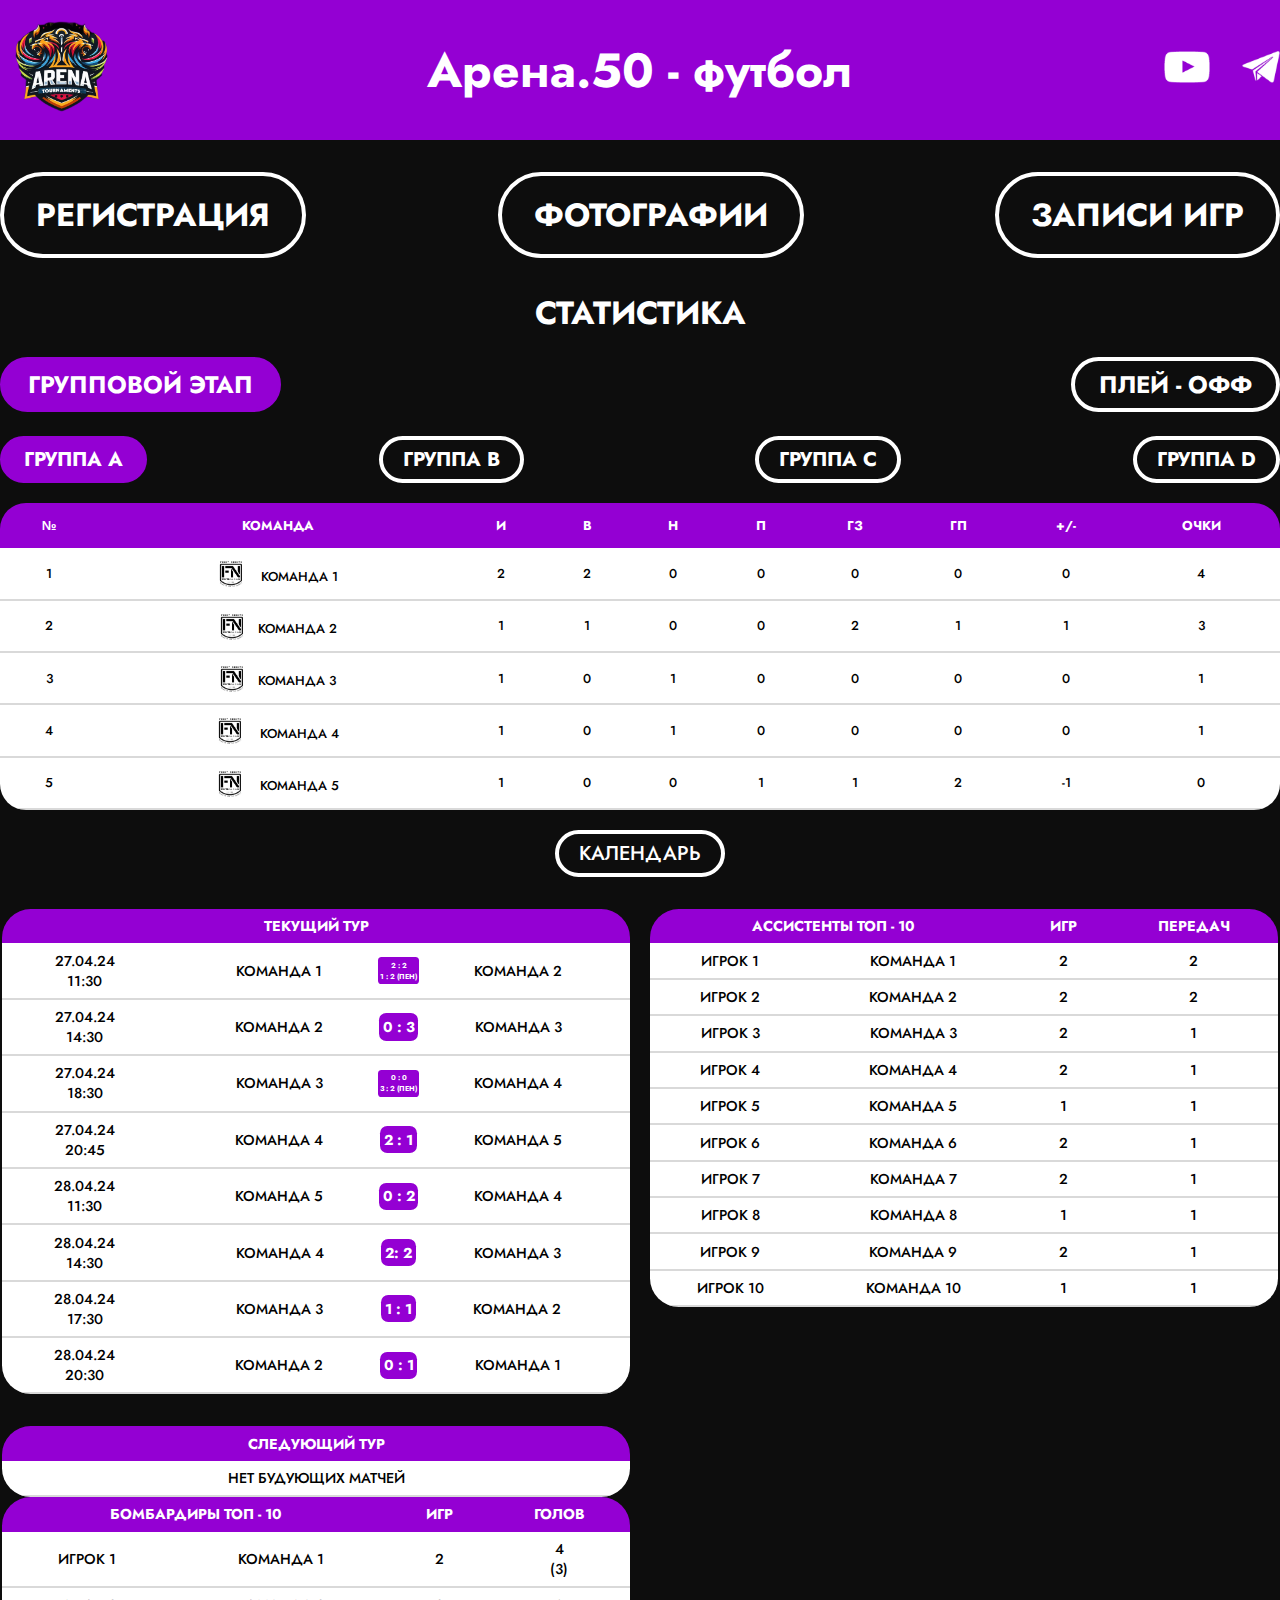
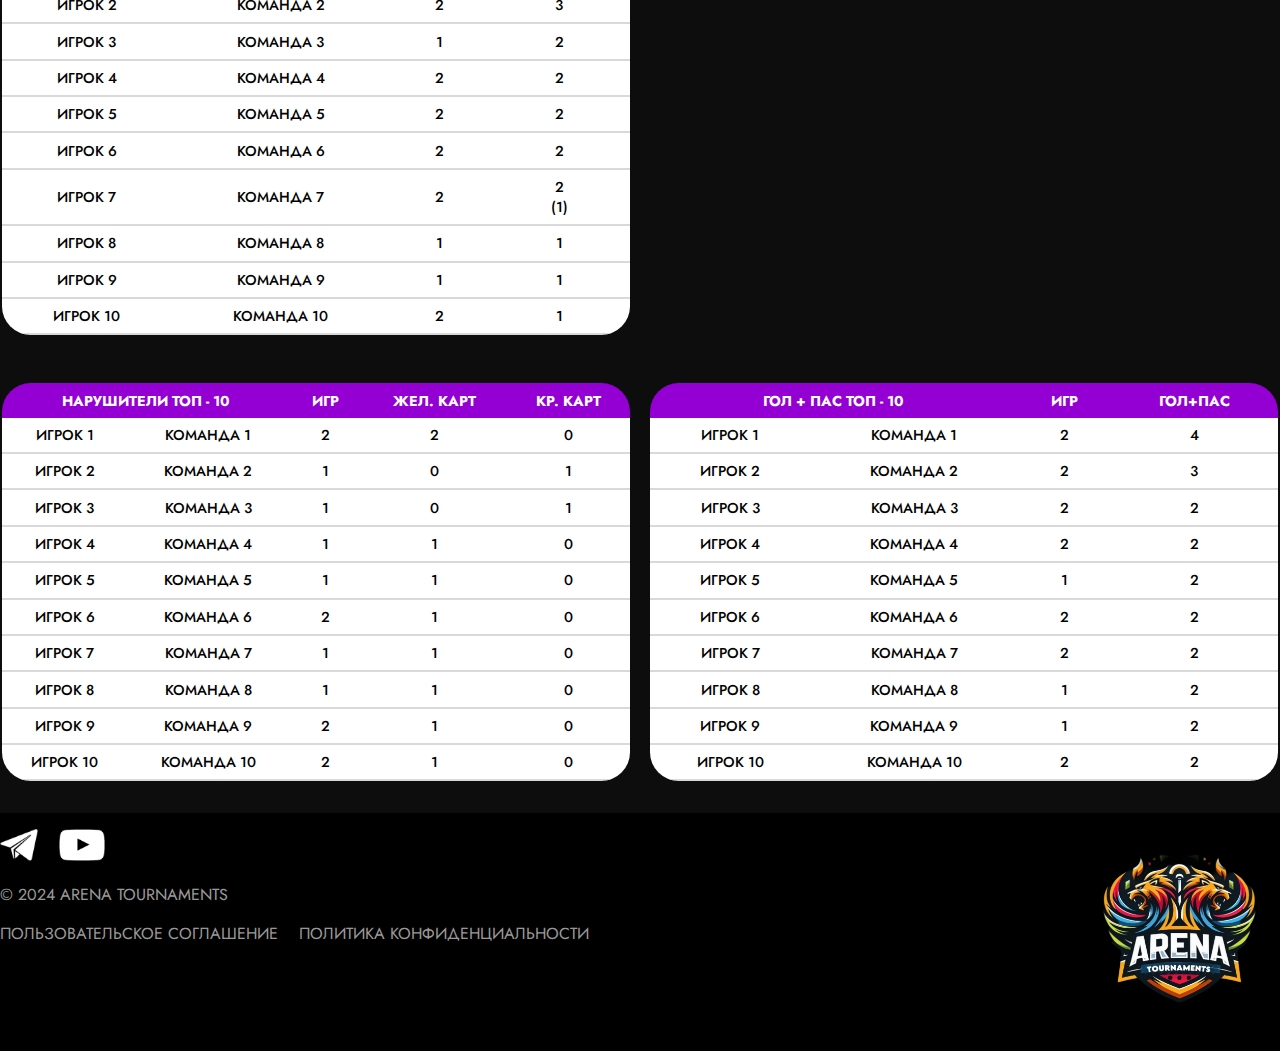
==== index.html @ c319a1cb "Update index.html" ====
<!DOCTYPE html>
<html>

<head>

  <meta name="viewport" content="width=device-width,initial-scale=1">

  <link rel="icon" type="image/png" href="images/favicon.png">
  <link rel="apple-touch-icon" sizes="57x57" href="images/apple-icon-57x57.png">
  <link rel="apple-touch-icon" sizes="60x60" href="images/apple-icon-60x60.png">
  <link rel="apple-touch-icon" sizes="72x72" href="images/apple-icon-72x72.png">
  <link rel="apple-touch-icon" sizes="76x76" href="images/apple-icon-76x76.png">
  <link rel="apple-touch-icon" sizes="114x114" href="images/apple-icon-114x114.png">
  <link rel="apple-touch-icon" sizes="120x120" href="images/apple-icon-120x120.png">
  <link rel="apple-touch-icon" sizes="144x144" href="images/apple-icon-144x144.png">
  <link rel="apple-touch-icon" sizes="152x152" href="images/apple-icon-152x152.png">
  <link rel="apple-touch-icon" sizes="180x180" href="images/apple-icon-180x180.png">
  <link rel="icon" type="image/png" sizes="192x192" href="images/android-icon-192x192.png">
  <link rel="icon" type="image/png" sizes="32x32" href="images/favicon-32x32.png">
  <link rel="icon" type="image/png" sizes="96x96" href="images/favicon-96x96.png">
  <link rel="icon" type="image/png" sizes="16x16" href="images/favicon-16x16.png">
  <link rel="manifest" href="/public/favicon/manifest.json">
  <meta name="msapplication-TileColor" content="#ffffff">
  <meta name="msapplication-TileImage" content="/public/favicon/ms-icon-144x144.png">
  <meta name="theme-color" content="#ffffff">

  <link rel="stylesheet" type="text/css" href="css/style.css">
  <link rel="stylesheet" type="text/css" href="css/style2.css">
  <link rel="stylesheet" type="text/css" href="css/jquery.toast.min.css">
  <script async="" src="js/tag.js"></script>
  <script type="text/javascript" src="js/jquery.min.js"></script>
  <script type="text/javascript" src="js/script.js"></script>
  <script type="text/javascript" src="js/script2.js"></script>
  <title>Лига Ступино</title>

  <link rel="preconnect" href="https://fonts.googleapis.com">
  <link rel="preconnect" href="https://fonts.gstatic.com" crossorigin="">
  <link href="https://fonts.googleapis.com/css2?family=Jost:ital,wght@0,100;0,200;0,300;0,400;0,500;0,600;0,700;0,800;0,900;1,100;1,200;1,300;1,400;1,500;1,600;1,700;1,800;1,900&amp;display=swap" rel="stylesheet">
</head>

<body>
  <header>
    <div class="container">
      <div class="h-col">
        <div class="menu-burger"></div>
        <a class="logo">
          <img src="images/logo.png">
        </a>
      </div>
      <div>
        <strong>Арена.50 - футбол</strong>
      </div>
      <div class="h-col">
        <a href="https://www.youtube.com/channel/UC5Op24aW65eRCkyPmWytuqw" class="social" target="_blank">
          <img src="images/icon_yt.png">
        </a>
        <a href="https://t.me/arena_50" class="social" target="_blank">
          <img src="images/icon_tg.png">
        </a>
      </div>
    </div>
  </header>

  <div class="container tables" id="champ-page">
    <div class="radio-container js-app-champ-stage-navigator">
      <input type="radio" id="radio-stage-33" name="radio-stage">
      <label for="radio-stage-33"><a href="./Registrarion/registration.html">РЕГИСТРАЦИЯ</a></label>
      <input type="radio" id="radio-stage-33" name="radio-stage">
      <label for="radio-stage-33"><a href="https://disk.yandex.ru/d/2HMzKDG-fD8WLw">ФОТОГРАФИИ</a></label>
      <input type="radio" id="radio-stage-33" name="radio-stage">
      <label for="radio-stage-33"><a href="https://www.youtube.com/playlist?list=PLqDHfKgAoBJ09xCq3kflqV24gWpxzx4k-">ЗАПИСИ ИГР</a></label>
    </div>
    <h1>СТАТИСТИКА</h1>
    <div id="champ-table">
      <div class="radio-container js-app-champ-stage-navigator">
        <input type="radio" id="radio-stage-32" name="radio-stage" checked="checked">
        <label for="radio-stage-32"><a>ГРУППОВОЙ ЭТАП</a></label>
        <input type="radio" id="radio-stage-33" name="radio-stage">
        <label for="radio-stage-33"><a href="./PlayOff/playoff.html">ПЛЕЙ - ОФФ</a></label>
      </div>
      <div class="radio-container small js-app-champ-groups-navigator">
        <input value="1" type="radio" id="radio-group-1" name="radio-group" checked="checked">
        <label for="radio-group-1">ГРУППА A</label>
        <input value="2" type="radio" id="radio-group-2" name="radio-group">
        <label for="radio-group-2">ГРУППА B</label>
        <input value="3" type="radio" id="radio-group-3" name="radio-group">
        <label for="radio-group-3">ГРУППА C</label>
        <input value="4" type="radio" id="radio-group-4" name="radio-group">
        <label for="radio-group-4">ГРУППА D</label>
      </div>

      <div class="tt-cont">
        <table class="tt gz-hide">
          <tbody>
            <tr>
              <th>№</th>
              <th>КОМАНДА</th>
              <th>И</th>
              <th>В</th>
              <th>Н</th>
              <th>П</th>
              <th>ГЗ</th>
              <th>ГП</th>
              <th>+/-</th>
              <th>Очки</th>
            </tr>
            <tr class="js-app-champ-group js-app-champ-group-1">
              <td>1</td>
              <td>
                <a href="./Team1/team1.html"><img src="images/108185092164d7a2ac3b2ae_3.png" alt=""> Команда 1</a>
              </td>
              <td>2</td>
              <td>2</td>
              <td>0</td>
              <td>0</td>
              <td>0</td>
              <td>0</td>
              <td>0</td>
              <td>4</td>
            </tr>
            <tr class="js-app-champ-group js-app-champ-group-1">
              <td>2</td>
              <td>
                <a href="/mliga/teams/17/"><img src="images/108185092164d7a2ac3b2ae_3.png" alt="">Команда 2</a>
              </td>
              <td>1</td>
              <td>1</td>
              <td>0</td>
              <td>0</td>
              <td>2</td>
              <td>1</td>
              <td>1</td>
              <td>3</td>
            </tr>
            <tr class="js-app-champ-group js-app-champ-group-1">
              <td>3</td>
              <td>
                <a href="/mliga/teams/51/"><img src="images/108185092164d7a2ac3b2ae_3.png" alt="">Команда 3</a>
              </td>
              <td>1</td>
              <td>0</td>
              <td>1</td>
              <td>0</td>
              <td>0</td>
              <td>0</td>
              <td>0</td>
              <td>1</td>
            </tr>
            <tr class="js-app-champ-group js-app-champ-group-1">
              <td>4</td>
              <td>
                <a href="/mliga/teams/29/"><img src="images/108185092164d7a2ac3b2ae_3.png" alt=""> Команда 4</a>
              </td>
              <td>1</td>
              <td>0</td>
              <td>1</td>
              <td>0</td>
              <td>0</td>
              <td>0</td>
              <td>0</td>
              <td>1</td>
            </tr>
            <tr class="js-app-champ-group js-app-champ-group-1">
              <td>5</td>
              <td>
                <a href="/mliga/teams/2/"><img src="images/108185092164d7a2ac3b2ae_3.png" alt=""> Команда 5</a>
              </td>
              <td>1</td>
              <td>0</td>
              <td>0</td>
              <td>1</td>
              <td>1</td>
              <td>2</td>
              <td>-1</td>
              <td>0</td>
            </tr>
            <tr class="js-app-champ-group js-app-champ-group-2" style="display: none">
              <td>1</td>
              <td>
                <a href="/mliga/teams/8/"><img src="images/108185092164d7a2ac3b2ae_3.png" alt="">Команда 6</a>
              </td>
              <td>2</td>
              <td>2</td>
              <td>0</td>
              <td>0</td>
              <td>6</td>
              <td>0</td>
              <td>6</td>
              <td>6</td>
            </tr>
            <tr class="js-app-champ-group js-app-champ-group-2" style="display: none">
              <td>2</td>
              <td>
                <a href="/mliga/teams/15/"><img src="images/108185092164d7a2ac3b2ae_3.png" alt="">Команда 7</a>
              </td>
              <td>2</td>
              <td>1</td>
              <td>0</td>
              <td>1</td>
              <td>2</td>
              <td>4</td>
              <td>-2</td>
              <td>3</td>
            </tr>
            <tr class="js-app-champ-group js-app-champ-group-2" style="display: none">
              <td>3</td>
              <td>
                <a href="/mliga/teams/30/"><img src="images/108185092164d7a2ac3b2ae_3.png" alt="">Команда 8</a>
              </td>
              <td>2</td>
              <td>1</td>
              <td>0</td>
              <td>1</td>
              <td>3</td>
              <td>4</td>
              <td>-1</td>
              <td>2</td>
            </tr>
            <tr class="js-app-champ-group js-app-champ-group-2" style="display: none">
              <td>4</td>
              <td>
                <a href="/mliga/teams/10/"><img src="images/108185092164d7a2ac3b2ae_3.png" alt="">Команда 9</a>
              </td>
              <td>1</td>
              <td>0</td>
              <td>1</td>
              <td>0</td>
              <td>2</td>
              <td>2</td>
              <td>0</td>
              <td>1</td>
            </tr>
            <tr class="js-app-champ-group js-app-champ-group-2" style="display: none">
              <td>5</td>
              <td>
                <a href="/mliga/teams/48/"><img src="images/108185092164d7a2ac3b2ae_3.png" alt="">Команда 10</a>
              </td>
              <td>1</td>
              <td>0</td>
              <td>0</td>
              <td>1</td>
              <td>0</td>
              <td>3</td>
              <td>-3</td>
              <td>0</td>
            </tr>
            <tr class="js-app-champ-group js-app-champ-group-3" style="display: none">
              <td>1</td>
              <td>
                <a href="/mliga/teams/34/"><img src="images/108185092164d7a2ac3b2ae_3.png" alt="">Команда 11</a>
              </td>
              <td>1</td>
              <td>1</td>
              <td>0</td>
              <td>0</td>
              <td>1</td>
              <td>0</td>
              <td>1</td>
              <td>3</td>
            </tr>
            <tr class="js-app-champ-group js-app-champ-group-3" style="display: none">
              <td>2</td>
              <td>
                <a href="/mliga/teams/3/"><img src="images/108185092164d7a2ac3b2ae_3.png" alt="">Команда 12</a>
              </td>
              <td>1</td>
              <td>1</td>
              <td>0</td>
              <td>0</td>
              <td>1</td>
              <td>1</td>
              <td>0</td>
              <td>2</td>
            </tr>
            <tr class="js-app-champ-group js-app-champ-group-3" style="display: none">
              <td>3</td>
              <td>
                <a href="/mliga/teams/32/"><img src="images/108185092164d7a2ac3b2ae_3.png" alt="">Команда 13</a>
              </td>
              <td>1</td>
              <td>0</td>
              <td>1</td>
              <td>0</td>
              <td>1</td>
              <td>1</td>
              <td>0</td>
              <td>1</td>
            </tr>
            <tr class="js-app-champ-group js-app-champ-group-3" style="display: none">
              <td>4</td>
              <td>
                <a href="/mliga/teams/47/"><img src="images/108185092164d7a2ac3b2ae_3.png" alt="">Команда 14</a>
              </td>
              <td>0</td>
              <td>0</td>
              <td>0</td>
              <td>0</td>
              <td>0</td>
              <td>0</td>
              <td>0</td>
              <td>0</td>
            </tr>
            <tr class="js-app-champ-group js-app-champ-group-3" style="display: none">
              <td>5</td>
              <td>
                <a href="/mliga/teams/28/"><img src="images/108185092164d7a2ac3b2ae_3.png" alt="">Команда 15</a>
              </td>
              <td>1</td>
              <td>0</td>
              <td>0</td>
              <td>1</td>
              <td>0</td>
              <td>1</td>
              <td>-1</td>
              <td>0</td>
            </tr>
            <tr class="js-app-champ-group js-app-champ-group-4" style="display: none">
              <td>1</td>
              <td>
                <a href="/mliga/teams/9/"><img src="images/108185092164d7a2ac3b2ae_3.png" alt="">Команда 16</a>
              </td>
              <td>1</td>
              <td>1</td>
              <td>0</td>
              <td>0</td>
              <td>3</td>
              <td>0</td>
              <td>3</td>
              <td>3</td>
            </tr>
            <tr class="js-app-champ-group js-app-champ-group-4" style="display: none">
              <td>2</td>
              <td>
                <a href="/mliga/teams/11/"><img src="images/108185092164d7a2ac3b2ae_3.png" alt="">Команда 17</a>
              </td>
              <td>1</td>
              <td>1</td>
              <td>0</td>
              <td>0</td>
              <td>2</td>
              <td>0</td>
              <td>2</td>
              <td>3</td>
            </tr>
            <tr class="js-app-champ-group js-app-champ-group-4" style="display: none">
              <td>3</td>
              <td>
                <a href="/mliga/teams/12/"><img src="images/108185092164d7a2ac3b2ae_3.png" alt="">Команда 17</a>
              </td>
              <td>2</td>
              <td>1</td>
              <td>0</td>
              <td>1</td>
              <td>2</td>
              <td>4</td>
              <td>-2</td>
              <td>2</td>
            </tr>
            <tr class="js-app-champ-group js-app-champ-group-4" style="display: none">
              <td>4</td>
              <td>
                <a href="/mliga/teams/16/"><img src="images/108185092164d7a2ac3b2ae_3.png" alt="">Команда 18</a>
              </td>
              <td>2</td>
              <td>0</td>
              <td>1</td>
              <td>1</td>
              <td>2</td>
              <td>5</td>
              <td>-3</td>
              <td>1</td>
            </tr>
            <tr class="js-app-champ-group js-app-champ-group-4" style="display: none">
              <td>5</td>
              <td>
                <a href="/mliga/teams/46/"><img src="images/108185092164d7a2ac3b2ae_3.png" alt="">Команда 19</a>
              </td>
              <td>0</td>
              <td>0</td>
              <td>0</td>
              <td>0</td>
              <td>0</td>
              <td>0</td>
              <td>0</td>
              <td>0</td>
            </tr>
          </tbody>
        </table>
      </div>

      <a href="/mliga/champs/10/matches/" class="tt-btn">Календарь</a>
    </div>

    <div class="tt-row row table tours">

      <div class="col-md-5">
        <table class="tt">
          <tbody>
            <tr>
              <th colspan="2">Текущий тур</th>
            </tr>
            <tr>
              <td><a href="/mliga/matches/310/"><span>27.04.24<br>11:30</span></a></td>
              <td><a href="/mliga/matches/310/"><span>Команда 1</span><span class="game-result penalty">2 : 2<br>1 : 2 (пен)</span><span>Команда 2</span></a></td>
            </tr>
            <tr>
              <td><a href="/mliga/matches/311/"><span>27.04.24<br>14:30</span></a></td>
              <td><a href="/mliga/matches/311/"><span>Команда 2</span><span class="game-result">0 : 3</span><span>Команда 3</span></a></td>
            </tr>
            <tr>
              <td><a href="/mliga/matches/312/"><span>27.04.24<br>18:30</span></a></td>
              <td><a href="/mliga/matches/312/"><span>Команда 3</span><span class="game-result penalty">0 : 0<br>3 : 2 (пен)</span><span>Команда 4</span></a></td>
            </tr>
            <tr>
              <td><a href="/mliga/matches/313/"><span>27.04.24<br>20:45</span></a></td>
              <td><a href="/mliga/matches/313/"><span>Команда 4</span><span class="game-result">2 : 1</span><span>Команда 5</span></a></td>
            </tr>
            <tr>
              <td><a href="/mliga/matches/314/"><span>28.04.24<br>11:30</span></a></td>
              <td><a href="/mliga/matches/314/"><span>Команда 5</span><span class="game-result">0 : 2</span><span>Команда 4</span></a></td>
            </tr>
            <tr>
              <td><a href="/mliga/matches/315/"><span>28.04.24<br>14:30</span></a></td>
              <td><a href="/mliga/matches/315/"><span>Команда 4</span><span class="game-result">2: 2</span><span>Команда 3</span></a></td>
            </tr>
            <tr>
              <td><a href="/mliga/matches/316/"><span>28.04.24<br>17:30</span></a></td>
              <td><a href="/mliga/matches/316/"><span>Команда 3</span><span class="game-result">1 : 1</span><span>Команда 2</span></a></td>
            </tr>
            <tr>
              <td><a href="/mliga/matches/317/"><span>28.04.24<br>20:30</span></a></td>
              <td><a href="/mliga/matches/317/"><span>Команда 2</span><span class="game-result">0 : 1</span><span>Команда 1</span></a></td>
            </tr>
          </tbody>
      <div class="col-md-5">
        <table class="tt">
          <tbody>
            <tr>
              <th colspan="2">Следующий тур</th>
            </tr>
            <tr>
              <td colspan="2">Нет будующих матчей</td>
            </tr>
          </tbody>
    </div>

    <div class="tt-row row table">
      <div class="col-md-5">
        <table class="tt">
          <tbody>
            <tr>
              <th colspan="2">Бомбардиры топ - 10</th>
              <th>Игр</th>
              <th>Голов</th>
            </tr>
            <tr>
              <td><a href="/mliga/players/18/">Игрок 1</a></td>
              <td><a href="/mliga/teams/8/">Команда 1</a></td>
              <td>2</td>
              <td>4<span title="3 Ñ Ð¿ÐµÐ½Ð°Ð»ÑŒÑ‚Ð¸">(3)</span></td>
            </tr>
            <tr>
              <td><a href="/mliga/players/3590/">Игрок 2</a></td>
              <td><a href="/mliga/teams/48/">Команда 2</a></td>
              <td>2</td>
              <td>3</td>
            </tr>
            <tr>
              <td><a href="/mliga/players/1076/">Игрок 3</a></td>
              <td><a href="/mliga/teams/9/">Команда 3</a></td>
              <td>1</td>
              <td>2</td>
            </tr>
            <tr>
              <td><a href="/mliga/players/190/">Игрок 4</a></td>
              <td><a href="/mliga/teams/47/">Команда 4</a></td>
              <td>2</td>
              <td>2</td>
            </tr>
            <tr>
              <td><a href="/mliga/players/1325/">Игрок 5</a></td>
              <td><a href="/mliga/teams/2/">Команда 5</a></td>
              <td>2</td>
              <td>2</td>
            </tr>
            <tr>
              <td><a href="/mliga/players/1030/">Игрок 6</a></td>
              <td><a href="/mliga/teams/12/">Команда 6</a></td>
              <td>2</td>
              <td>2</td>
            </tr>
            <tr>
              <td><a href="/mliga/players/1019/">Игрок 7</a></td>
              <td><a href="/mliga/teams/16/">Команда 7</a></td>
              <td>2</td>
              <td>2<span title="1 Ñ Ð¿ÐµÐ½Ð°Ð»ÑŒÑ‚Ð¸">(1)</span></td>
            </tr>
            <tr>
              <td><a href="/mliga/players/325/">Игрок 8</a></td>
              <td><a href="/mliga/teams/11/">Команда 8</a></td>
              <td>1</td>
              <td>1</td>
            </tr>
            <tr>
              <td><a href="/mliga/players/543/">Игрок 9</a></td>
              <td><a href="/mliga/teams/11/">Команда 9</a></td>
              <td>1</td>
              <td>1</td>
            </tr>
            <tr>
              <td><a href="/mliga/players/1104/">Игрок 10</a></td>
              <td><a href="/mliga/teams/2/">Команда 10</a></td>
              <td>2</td>
              <td>1</td>
            </tr>
          </tbody>
        </table>
      </div>
      <div class="col-md-5">
        <table class="tt">
          <tbody>
            <tr>
              <th colspan="2">Ассистенты топ - 10</th>
              <th>Игр</th>
              <th>Передач</th>
            </tr>
            <tr>
              <td><a href="/mliga/players/473/">Игрок 1</a></td>
              <td><a href="/mliga/teams/30/">Команда 1</a></td>
              <td>2</td>
              <td>2</td>
            </tr>
            <tr>
              <td><a href="/mliga/players/85/">Игрок 2</a></td>
              <td><a href="/mliga/teams/48/">Команда 2</a></td>
              <td>2</td>
              <td>2</td>
            </tr>
            <tr>
              <td><a href="/mliga/players/510/">Игрок 3</a></td>
              <td><a href="/mliga/teams/48/">Команда 3</a></td>
              <td>2</td>
              <td>1</td>
            </tr>
            <tr>
              <td><a href="/mliga/players/3746/">Игрок 4</a></td>
              <td><a href="/mliga/teams/12/">Команда 4</a></td>
              <td>2</td>
              <td>1</td>
            </tr>
            <tr>
              <td><a href="/mliga/players/1056/">Игрок 5</a></td>
              <td><a href="/mliga/teams/32/">Команда 5</a></td>
              <td>1</td>
              <td>1</td>
            </tr>
            <tr>
              <td><a href="/mliga/players/1310/">Игрок 6</a></td>
              <td><a href="/mliga/teams/15/">Команда 6</a></td>
              <td>2</td>
              <td>1</td>
            </tr>
            <tr>
              <td><a href="/mliga/players/2693/">Игрок 7</a></td>
              <td><a href="/mliga/teams/2/">Команда 7</a></td>
              <td>2</td>
              <td>1</td>
            </tr>
            <tr>
              <td><a href="/mliga/players/1326/">Игрок 8</a></td>
              <td><a href="/mliga/teams/10/">Команда 8</a></td>
              <td>1</td>
              <td>1</td>
            </tr>
            <tr>
              <td><a href="/mliga/players/3741/">Игрок 9</a></td>
              <td><a href="/mliga/teams/12/">Команда 9</a></td>
              <td>2</td>
              <td>1</td>
            </tr>
            <tr>
              <td><a href="/mliga/players/325/">Игрок 10</a></td>
              <td><a href="/mliga/teams/11/">Команда 10</a></td>
              <td>1</td>
              <td>1</td>
            </tr>
          </tbody>
        </table>
      </div>
      <div class="tt-row row table">
        <div class="col-md-5">
          <table class="tt">
            <tbody>
              <tr>
                <th colspan="2">Нарушители топ - 10</th>
                <th>Игр</th>
                <th>Жел. карт</th>
                <th>Кр. Карт</th>
              </tr>
              <tr>
                <td><a href="/mliga/players/2660/">Игрок 1</a></td>
                <td><a href="/mliga/teams/16/">Команда 1</a></td>
                <td>2</td>
                <td>2</td>
                <td>0</td>
              </tr>
              <tr>
                <td><a href="/mliga/players/1113/">Игрок 2</a></td>
                <td><a href="/mliga/teams/30/">Команда 2</a></td>
                <td>1</td>
                <td>0</td>
                <td>1</td>
              </tr>
              <tr>
                <td><a href="/mliga/players/3774/">Игрок 3</a></td>
                <td><a href="/mliga/teams/15/">Команда 3</a></td>
                <td>1</td>
                <td>0</td>
                <td>1</td>
              </tr>
              <tr>
                <td><a href="/mliga/players/3124/">Игрок 4</a></td>
                <td><a href="/mliga/teams/44/">Команда 4</a></td>
                <td>1</td>
                <td>1</td>
                <td>0</td>
              </tr>
              <tr>
                <td><a href="/mliga/players/240/">Игрок 5</a></td>
                <td><a href="/mliga/teams/17/">Команда 5</a></td>
                <td>1</td>
                <td>1</td>
                <td>0</td>
              </tr>
              <tr>
                <td><a href="/mliga/players/809/">Игрок 6</a></td>
                <td><a href="/mliga/teams/7/">Команда 6</a></td>
                <td>2</td>
                <td>1</td>
                <td>0</td>
              </tr>
              <tr>
                <td><a href="/mliga/players/217/">Игрок 7</a></td>
                <td><a href="/mliga/teams/45/">Команда 7</a></td>
                <td>1</td>
                <td>1</td>
                <td>0</td>
              </tr>
              <tr>
                <td><a href="/mliga/players/2794/">Игрок 8</a></td>
                <td><a href="/mliga/teams/46/">Команда 8</a></td>
                <td>1</td>
                <td>1</td>
                <td>0</td>
              </tr>
              <tr>
                <td><a href="/mliga/players/483/">Игрок 9</a></td>
                <td><a href="/mliga/teams/8/">Команда 9</a></td>
                <td>2</td>
                <td>1</td>
                <td>0</td>
              </tr>
              <tr>
                <td><a href="/mliga/players/2765/">Игрок 10</a></td>
                <td><a href="/mliga/teams/30/">Команда 10</a></td>
                <td>2</td>
                <td>1</td>
                <td>0</td>
              </tr>
            </tbody>
          </table>
        </div>
        <div class="col-md-5">
          <table class="tt">
            <tbody>
              <tr>
                <th colspan="2">Гол + Пас Топ - 10</th>
                <th>Игр</th>
                <th>Гол+Пас</th>
              </tr>
              <tr>
                <td><a href="/mliga/players/18/">Игрок 1</a></td>
                <td><a href="/mliga/teams/8/">Команда 1</a></td>
                <td>2</td>
                <td>4</td>
              </tr>
              <tr>
                <td><a href="/mliga/players/3590/">Игрок 2</a></td>
                <td><a href="/mliga/teams/48/">Команда 2</a></td>
                <td>2</td>
                <td>3</td>
              </tr>
              <tr>
                <td><a href="/mliga/players/1310/">Игрок 3</a></td>
                <td><a href="/mliga/teams/15/">Команда 3</a></td>
                <td>2</td>
                <td>2</td>
              </tr>
              <tr>
                <td><a href="/mliga/players/473/">Игрок 4</a></td>
                <td><a href="/mliga/teams/30/">Команда 4</a></td>
                <td>2</td>
                <td>2</td>
              </tr>
              <tr>
                <td><a href="/mliga/players/325/">Игрок 5</a></td>
                <td><a href="/mliga/teams/11/">Команда 5</a></td>
                <td>1</td>
                <td>2</td>
              </tr>
              <tr>
                <td><a href="/mliga/players/1019/">Игрок 6</a></td>
                <td><a href="/mliga/teams/16/">Команда 6</a></td>
                <td>2</td>
                <td>2</td>
              </tr>
              <tr>
                <td><a href="/mliga/players/85/">Игрок 7</a></td>
                <td><a href="/mliga/teams/48/">Команда 7</a></td>
                <td>2</td>
                <td>2</td>
              </tr>
              <tr>
                <td><a href="/mliga/players/1076/">Игрок 8</a></td>
                <td><a href="/mliga/teams/9/">Команда 8</a></td>
                <td>1</td>
                <td>2</td>
              </tr>
              <tr>
                <td><a href="/mliga/players/490/">Игрок 9</a></td>
                <td><a href="/mliga/teams/9/">Команда 9</a></td>
                <td>1</td>
                <td>2</td>
              </tr>
              <tr>
                <td><a href="/mliga/players/190/">Игрок 10</a></td>
                <td><a href="/mliga/teams/47/">Команда 10</a></td>
                <td>2</td>
                <td>2</td>
              </tr>
            </tbody>
          </table>
        </div>
      </div>
    </div>
  </div>
  
  <footer>
    <div class="container">
      <div class="row space-between">
        <div class="f-col">
          <div>
            <a href="https://t.me/arena_50" class="social" target="_blank">
              <img src="images/icon_tg.png">
            </a>
            <a href="https://www.youtube.com/channel/UC5Op24aW65eRCkyPmWytuqw" class="social" target="_blank">
              <img src="images/icon_yt.png">
            </a>
          </div>
          <p>© 2024 ARENA TOURNAMENTS</p>
          <p>
            <a href="/mliga/pages/agreement/" style="margin-right:1em;">Пользовательское соглашение</a>
            <a href="/mliga/pages/confidential/">Политика конфиденциальности</a>
          </p>
        </div>
        <div class="f-col logo">
          <a href="/">
            <img src="images/logo_transparent.png">
          </a>
        </div>
      </div>
    </div>
  </footer>

  <!-- Yandex.Metrika counter -->
    <script type="text/javascript">
        (function(m,e,t,r,i,k,a){m[i]=m[i]||function(){(m[i].a=m[i].a||[]).push(arguments)};
            m[i].l=1*new Date();
            for (var j = 0; j < document.scripts.length; j++) {if (document.scripts[j].src === r) { return; }}
            k=e.createElement(t),a=e.getElementsByTagName(t)[0],k.async=1,k.src=r,a.parentNode.insertBefore(k,a)})
        (window, document, "script", "https://mc.yandex.ru/metrika/tag.js", "ym");

        ym(90566700, "init", {
            clickmap:true,
            trackLinks:true,
            accurateTrackBounce:true,
            webvisor:true
        });
    </script>
    <noscript><div><img src="https://mc.yandex.ru/watch/90566700" style="position:absolute; left:-9999px;" alt="" /></div></noscript>
    <!-- /Yandex.Metrika counter -->
<script type="text/javascript" src="js/script3.js"></script>
<script type="text/javascript" src="js/jquery.toast.min.js"></script>
<script type="text/javascript">
/*<![CDATA[*/
jQuery(function($) {

$('#champ-table .js-app-champ-groups-navigator input').on('click', function(e) {
    var group = parseInt($(this).val());
    $('#champ-table .js-app-champ-group').hide();
    $('#champ-table .js-app-champ-group-'+group).show();
});

var matches = location.hash.match(/^#group(\d)$/);
if (matches != null) {
    $('#champ-table .js-app-champ-groups-navigator input[value='+matches[1]+']').trigger('click');
}

});
/*]]>*/
</script>

</body>

</html>
---- css/style.css ----
:root{
    --color-pale-white:rgba(255, 255, 255, 0.62);
    --color-orange:#9400D3;
    --background-image: url(../images/background.webp);
}

body{
    margin: 0px;
    background: url(../images/background.webp);
    background-size: 100% auto;
    background-repeat: repeat;
    font-family: 'Jost', sans-serif;
    color:white;

    font-weight: 500;
}

@media screen and (max-width:900px) {
    body{
        font-size: 0.9em;
    }
}

body > div.container{


    min-height: calc(100vh - 200px);
}

h1,h2,h3{
    text-transform: uppercase;
}

.btn{
    display: block;
    width: fit-content!important;
    max-width: 100%;
    padding: 0.5em 1em;
    background-color: var(--color-orange);
    border-radius: 0.5em;
    cursor: pointer;
    color:white;
    text-decoration: none;
}

.btn.large{
    font-size: 1.25em;
    padding: 0.5em 4em;
}

.btn.center{
    margin-left: auto;
    margin-right: auto;
}

.btn.black{
    background-color: #000000;
}

.multibtn{
    display: flex;
    flex-direction: row;
    flex-wrap: wrap;
    justify-content: space-around;
}
.multibtn .btn{
    padding: 0.5em 1em;
    margin: 0px!important;
}


.col-1,
.col-2,
.col-3,
.col-4,
.col-5,
.col-6,
.col-7,
.col-8,
.col-9,
.col-10,
.col-11,
.col-12{
    padding: 0.5em;
    box-sizing: border-box;
}

.col-1{
    width: calc(100% / 12 * 1);
}
.col-2{
    width: calc(100% / 12 * 2);
}
.col-3{
    width: calc(100% / 12 * 3);
}
.col-4{
    width: calc(100% / 12 * 4);
}
.col-5{
    width: calc(100% / 12 * 5);
}
.col-6{
    width: calc(100% / 12 * 6);
}
.col-7{
    width: calc(100% / 12 * 7);
}
.col-8{
    width: calc(100% / 12 * 8);
}
.row-g{
    display: flex;
    flex-direction: row;
    flex-wrap: wrap;
    gap: 1em;
}
.col-6-g{
    width: calc((100% / 12 * 6) - 0.5em);
}
@media screen and (max-width:1000px) {
    .col-1,
    .col-2,
    .col-3,
    .col-4,
    .col-5,
    .col-6,
    .col-7,
    .col-8,
    .col-9,
    .col-10,
    .col-11,
    .col-12{
        width: 100%;
    }
}

@media screen and (max-width:1000px){
    .pc-hidde{
        display: none!important;
    }
}
@media screen and (min-width:1000px){
    .mobile-hidde{
        display: none!important;
    }
}

.row{
    display: flex;
    flex-direction: row;
    flex-wrap: wrap;
}
.row.space-between{
    justify-content: space-between;
}
.row.space-evenly{
    justify-content: space-evenly;
}
.row.space-around{
    justify-content: space-around;
}
.row.center{
    text-align: center;
}
.row.center input{
    margin-left: auto;
    margin-right: auto;
}

.pale{
    color:var(--color-pale-white);
}
.row.v-center{
    align-items: center;
}

a.link{
    text-transform: uppercase;
    color:var(--color-orange)
}

.container{
    max-width: 1300px;
    margin-left: auto;
    margin-right: auto;
    width: 100%;
}

header strong{
    font-size: 3em;
    text-align: center;
    display: block;
}
header span{
    font-size: 2em;
    text-align: center;
    display: block;
}

@media screen and (max-width:900px) {
    .container{
        max-width: calc(100% - 1em);
    }
    header .container{
        justify-content: space-around!important;
    }
    header strong{
        font-size: 1.5em;
        text-align: center;
        display: block;
        white-space: nowrap;
    }
    header span{
        font-size: 1em;
        text-align: center;
        display: block;
    }
}

header{
    background: #9400D3;
    height: 140px;
    margin-bottom: 2em;
}
header .container{
    display: flex;
    flex-direction: row;
    justify-content: space-between;
    align-items: center;
    height: 100%;
}
header .container .h-col{
    display: flex;
    flex-direction: row;
    justify-content: center;
    align-items: center;
    width: 30%;
}
header .container .h-col:first-child {
    justify-content: start;
}
header .container .h-col:last-child {
    justify-content: end;
}
header .container .h-col:first-child > *:nth-child(2){
    display: block;
    margin-right: 2em;
}

header .container .h-col:last-child > *:last-child{
    display: block;
    margin-left: 2em;
}
header .logo img{
    height: 120px;
}

footer{
    background: black;
    color:var(--color-pale-white);
    height: fit-content;
    margin-top: 2em;
    text-transform: uppercase;
    font-weight: 400;
    padding-top:1em;
    padding-bottom:1em;
}
footer .container{
    display: flex;
    flex-direction: row;
    justify-content: space-between;
    align-items: center;
    height: 100%;
}
footer .admin{
    display: flex;
    flex-direction: row;
    align-items: center;
}
footer .admin img{
    margin-right: 0.5em;
}

footer a{
    text-decoration: none;
    color:inherit;
}

footer .row{
    width: 100%;
}

footer .social img{
    margin-right: 1em;
}

footer .logo{
    text-align: right;
}
footer .logo img{
    height: 100%;
    max-height: 200px;
    max-width: 100%;
}

footer .social img,
header .social img{
    height:2em;
}
@media screen and (max-width:1240px) {
    header .logo img{
        height: 60px;
    }
}
@media screen and (max-width:700px) {
    footer .f-col{
        width: 100%;
    }
    footer .logo{
        text-align: center;
    }
    header{
        height: 60px;
    }
    header .logo img{
        height: 2em;
    }
    footer .social img{
        height:1.5em;
    }
    header .container .h-col:first-child > *:nth-child(2){
        margin-right: 1em;
    }
    header .container .h-col:last-child > *:last-child{
        margin-left: 1em;
    }
    header .container .h-col:last-child{
        justify-content: center;
    }
    header .social img{
        height: 1.5em;
    }

}

.profile .social{
    text-decoration: none;
    color:inherit;
}
.profile .social img{
    height:1em;
    margin-left: 0.5em;
}

.tabs .tabs-buttons{
    display: flex;
    flex-direction: row;
    align-items: center;
    text-transform: uppercase;

    overflow: hidden;
    padding-bottom: 1em;

    margin-bottom: 2em;
}
.tabs-buttons > *{
    display: block;
    height: 100%;
    color:var(--color-pale-white);
    padding:0.5em 2em;

    cursor: pointer;

    padding-bottom: 0px;

    border: 1px solid transparent;
    border-radius: 15px 15px 0 0;
    border-width: 2px;
    text-decoration: none;
}
.tabs-buttons > *.active{
    color:white;

    position: relative;

    border-top:1px solid var(--color-orange);
    border-left:1px solid var(--color-orange);
    border-right:1px solid var(--color-orange);

    border-width: 2px;

    border-radius: 15px 15px 0 0;
}
.tabs-buttons > *::before,
.tabs-buttons > *::after{
    position: absolute;
    display: block;
    width: 100vw;

    height:1em;

    bottom:calc(-1em + 1px);

    border-bottom:1px solid var(--color-orange);
    border-left:1px solid var(--color-orange);
    border-right:1px solid var(--color-orange);
    border-radius:  0 0 15px 15px;
    border-color: transparent;
    border-width: 2px;
    z-index: -1;
}
.tabs-buttons > *.active::before,
.tabs-buttons > *.active::after{
    /* opacity: 1; */

    content: "";
    border-color: var(--color-orange);
}
.tabs-buttons > *::before{
    right:100%;
}
.tabs-buttons > *::after{
    left:100%;
}
.tabs-buttons > *:first-child::before{
    border-radius: 0px;
}

.profile .profile-name{
    color: var(--color-pale-white);
}

.tabs-container .tab{
    display: none;
}
.tabs-container .tab.active{
    display: block;
}

@media screen and (max-width:700px) {
    .tabs-buttons{
        font-size: 0.9em;
    }
}

.profile .info .profile-image{
    width: auto;
    margin-left: auto;
    display: block;
    margin-right: auto;
    max-width: 90%;
    height:500px;
    object-fit: cover;
    object-position: center;
    border-radius: 32px;
    border: 9px solid var(--color-orange);
    /* background-color: gray; */
}

.profile .info .stats p{
    display: flex;
    flex-direction: row;
    justify-content: space-between;
    align-items: flex-start;

    font-weight: 600;
}
.profile .info .stats p span{
    width: 50%;
    text-align: left;
    display: block;
}
.profile .info .stats p span:last-child{
    color:var(--color-pale-white);
}

@media screen and (max-width:900px) {

    .profile .info .stats p span:last-child{
        text-align: right;
    }
}

.table-holder{
    max-width: 100%;
    overflow-x: auto;
}
table, th, td, th {
    border: 2px solid var(--color-orange);
}
table {
    min-width: 100%;
    border-collapse: collapse;
}
th{
    text-transform: uppercase;
    background-color: rgba(0, 0, 0, 0.46);
}
th, td{
    padding:0.5em 1em;
    text-align: left;
    vertical-align: top;
}
table a{
    text-decoration: none;
    color:inherit;
}

.videos img{
    width: 100%;
    height: 5em;
    object-fit: cover;
    object-position: center;
}
.videos span{
    display: block;
}
.videos span:last-child{
    color:var(--color-pale-white);
}

input[type="file"]{
    display: none;
}
input[type="date"]{
    display: inline-block;
    width: 0px!important;
    height:0px;
    opacity: 0;
    margin: 0px;
    padding:0px;
}
input,label{
    display: block;
}
label.file-label,
label.file{
    width: fit-content;
    font-size: 24px;
    cursor: pointer;
    margin-bottom:1em;
}
label.file-label::after{
    content: "";
    display: inline-block;
    width:1em;
    height:1em;
    background: url("../images/plus.svg");
    background-size: contain;
    background-position: center;
    background-repeat: no-repeat;
    margin-left: 0.5em;
    transform: translateY(0.25em);
}
div.btn-delete{
    display: block;
    width:2em;
    height:2em;
    margin-left: auto;
    background: url("../images/plus.svg");
    background-size: contain;
    background-position: center;
    background-repeat: no-repeat;
    margin-left: 0.5em;
    float:right;
    transform: rotate(45deg);
    margin-bottom: 1em;
    cursor:pointer;
}
label.file.center{
    margin-left: auto;
    margin-right: auto;
}
input[type="text"],
input[type="number"],
input[type="password"],
input[type="tel"],
label.input-like{
    display: block;
    width: 350px;
    box-sizing: border-box;
    max-width: 100%;
    margin-bottom: 1em;
    background-color: #E4E4E4;
    border: 4px solid var(--color-orange);
    border-radius: 1em;
    padding:0.75em 1.25em;
    color:rgba(0, 0, 0, 0.63);
    font-size: 1em;
}
#draft-profile-videos-edit textarea{
    display: block;
    width: 350px;
    box-sizing: border-box;
    max-width: 100%;
    margin-bottom: 1em;
    background-color: #E4E4E4;
    border: 4px solid var(--color-orange);
    border-radius: 1em;
    padding:0.75em 1.25em;
    color:rgba(0, 0, 0, 0.63);
    font-size: 1em;
}
.videos-edit input:nth-child(4n){
    margin-bottom: 3em;
}

input::placeholder,
select{
    color:rgba(0, 0, 0, 0.63);
}

.profile-edit input,
.profile-edit select,
.profile-edit label.input-like{
    width: 100%;
}


@media screen and (max-width:1000px) {
    .profile-edit .col-4{
        padding:0px;
    }
}


select{
    display: block;
    width: 350px;
    max-width: 100%;
    margin-bottom: 1em;
    background-color: #E4E4E4;
    border: 4px solid var(--color-orange);
    border-radius: 1em;
    padding:0.75em 1.25em;

    -webkit-appearance: none;
    -moz-appearance: none;
    position: relative;

    background-image: url("../images/select_arrow.svg");
    background-repeat: no-repeat;
    background-position: right 1em center;
    background-size: 1.5em auto;

    outline: none;

    transition: border-radius 0.15s linear;
}
select.bordered{
    border: 4px solid var(--color-orange);
    box-shadow: none;
}
select.transparent{
    background-color: transparent;
}
select.transparent option{
    background-color: var(--color-orange);
}
select:hover{
    border-radius: 1.25em 1.25em 0px 0px;
}
select::-ms-expand {
    display: none;
}

.profile-edit .image img{
    width: auto;
    display: block;
    margin-left: auto;
    margin-right: auto;
    max-width: 90%;
    height: 500px;
    object-fit: cover;
    object-position: center;
    border-radius: 32px;
    border: 9px solid var(--color-orange);
}

#carier-edit-list input:nth-child(9n){
    margin-bottom: 3em;
}
#school-edit-list input:nth-child(7n){
    margin-bottom: 3em;
}

input[type="checkbox"]{
    display: none;
}
label.checkbox{
    line-height: 2em;
    position: relative;
    text-align: left;
}
label.checkbox::before{
    content: "";
    background-image: url("../images/fantasy_unchecked.svg");
    background-size: 100% 100%;
    display: inline-block;
    width: 2em;
    height: 2em;
    margin-bottom: -0.6em;
    margin-right: 1em;
}
input:checked + label.checkbox::before{
    background-image: url("../images/fantasy_checked.svg");
}

label.checkbox.right{
    text-align: right;
}
label.checkbox.right::before{
    content: none;
}
label.checkbox.right::after{
    content: "";
    background-image: url("../images/fantasy_unchecked.svg");
    background-size: 100% 100%;
    display: inline-block;
    width: 2em;
    height: 2em;
    margin-bottom: -0.6em;
    margin-right: 1em;
}
input:checked + label.checkbox.right::after{
    background-image: url("../images/fantasy_checked.svg");
}

.profile-data-change{
    background-color: rgba(0, 0, 0, 0.55);
    border-radius: 40px;
    padding:2em;
}

label.checkbox{
    font-weight: 400;
    color:var(--color-pale-white);
}
label.checkbox a{
    color:inherit;
    text-decoration: 2px underline var(--color-orange);
}

.new-season > .row > .col-4{
    padding-top: 1em;
    padding-bottom: 1em;
}
.new-season > .row:nth-child(2) > .col-4{
    padding-top: 0.5em;
    padding-bottom: 0.5em;
}
.new-season > .row:nth-child(2) > .col-8 img{
    /* padding-top: 0.5em;
    padding-bottom: 2em; */
    height:calc(100% - 0.5em);
    /* padding-bottom: ; */
}
.new-season img{
    width: 100%;
    height:auto;
}
.new-season-wb{
    position: relative;
    height: fit-content;
    margin-bottom: -5em;
    margin-top: -2em;
}
.new-season-wb.nn{
    margin-bottom: -3em;
}
.new-season-wb::after{
    position: absolute;
    content: "";
    width: 100%;
    left:0px;
    bottom:-5em;
    height:10em;
    background: linear-gradient(0deg, rgba(14,14,14,0) 0%, rgba(14,14,14,1) 30%, rgba(14,14,14,1) 70%, rgba(14,14,14,0) 100%);
    z-index: 0;
}
.new-season-wb img{
    width: 100%;
    height: auto;
}

.new-season-wb-v2{
    display: flex;
    flex-direction: row;
    align-items: center;
    justify-content: center;
}
.new-season-wb-v2 > a{
    width: 50%;
}
.new-season-wb-v2 img{
    width: 100%;
    height: auto;
}

.new-season-wb-v2 img:last-child{
    display: none;
}

@media screen and (max-width:1000px){
    .new-season-wb-v2 > a{
        width: 100%;
    }
    .new-season-wb-v2{
        flex-direction: column;
    }
    .new-season-wb-v2 img:last-child{
        display: block;
    }
    .new-season-wb-v2 img:first-child{
        display: none;
    }
    .new-season-wb,.new-season-wb.nn,.new-season-wb-v2{
        margin-bottom: -1em;
    }
    .new-season-wb::after{
        bottom:-6.5em;
        background: linear-gradient(0deg, rgba(255,255,255,0) 0%, rgba(255,255,255,1) 30%, rgba(255,255,255,1) 70%, rgba(255,255,255,0) 100%);
        z-index: -1;
    }
}


@media screen and (max-width: 900px){
    /* .new-season-wb img{
        width: 146%;
        margin-left: -23%;
    } */
    /* .new-season-wb{
        overflow: hidden;
    } */
}

.z-btn-cont{
    position: relative;
}
.z-btn-1,
.z-btn-2{
    position: absolute;
    bottom:3em;
    right:2em;
    padding: 0.5em 1.5em;
    border-radius: 1.5em;
    text-decoration: none;
    color:inherit;

    transition: all 0.15s ease-in-out
}
.z-btn-1{
    border: 4px solid white;
    color:white;
    text-transform: uppercase;
    font-weight: bold;
}
.z-btn-2{
    color:white;
    background-color: black;
    /* text-transform: uppercase;
    font-weight: bold; */
}

.z-btn-cont:hover .z-btn-1,
.z-btn-cont:hover .z-btn-2{
    transform: scale(1.1);
}

img.ad{
    display: block;
    margin-left: auto;
    margin-right: auto;
    max-width: 1800px;
    height: auto;
    object-fit: contain;
}
@media screen and (max-width:1800px) {
    img.ad{
        max-width: 100%;
    }
}
.tt-cont{
    overflow: auto;
}
@media screen and (min-width: 1000px) {
    .tt-cont{
        font-size: 0.9em;
    }
}

.radio-container{
    display: flex;
    flex-direction: row;
    justify-content: space-between;
    align-items: center;
    margin-bottom: 1em;
}
.radio-container input[type="radio"]{
    display: none;
}
.radio-container label{
    color:white;
    border: 4px solid white;
    font-weight: bold;
    text-transform: uppercase;
    border-radius: 1.5em;
    padding: 0.5em 1em;
    cursor: pointer;
    transition: all 0.25s ease-in-out;
}
.radio-container label a{
    text-decoration: none;
    color: inherit;
}
.radio-container label:hover{
    border-color: #9400D3;
}
@media screen and (max-width:900px) {
    .radio-container label{
        font-size: 12px;
    }
    table.tt, .tt th, .tt td, .tt th{
        font-size: 12px;
        padding: 0.25em 0.5em;
    }
}
@media screen and (max-width:600px) {
    .radio-container label{
        font-size: 12px;
    }
    table.tt, .tt th, .tt td, .tt th{
        font-size: 9px;
        padding: 0.125em 0.25em;
    }
}
.radio-container input:checked + label{
    background-color: #9400D3;
    border-color: #9400D3;
}

.radio-container{
    font-size: 2em;

}
.radio-container.small{
    font-size: 1.5em;
}
.tt .game-result{
    display: inline-block;
    padding: 0.25em;
    background-color: #9400D3;
    color:white;
    margin:0px 0.25em;
    font-weight: bold;
    border-radius: 0.5em;
}
table.tt{
    background-color: #D9D9D9;
    border-radius: 2em;
    overflow: hidden;
    font-size: 1.5em;
    text-transform: uppercase;
}
table.tt, .tt th,.tt  td, .tt th {
    border: none;
    background-color: transparent;

    text-align: center;
    vertical-align: middle;
}
.tt tr:first-child{
    background-color: #9400D3;
}
.tt tr:first-child th{
    text-align: center;
}
.tt tr:not(:first-child){
    background-color: white;
    color:black;
    border-bottom: 2px solid #D9D9D9;
}
.dot{
    display: inline-block;
    margin:0px 1px;
    border-radius: 100%;
    width:1em;
    height:1em;
}
.dot.green{
    background-color: green;
}
.dot.red{
    background-color: red;
}
.dot.gray{
    background-color: gray;
}
.dot.yellow{
    background-color: #FBFF22;
}
.tt img{
    height:2em;
    width: auto;
    margin-right: 1em;
    margin-bottom: -0.5em;
}

.tt-row{
    display: flex;
    flex-direction: row;
    justify-content: space-around;
    align-items: top;
    flex-wrap: wrap;
    margin-top:2em;
    width: 100%;
    gap: 1em;
}
.row .col-md-5{
    width:49%;
}
.row .col-md-3{
    width:29%;
}
.row .col-md-7{
    width:69%;
}
.row .col-md-6{
    width:59%;
}
.row .col-md-4{
    width:39%;
}
.tt-btn{
    padding: 0.5em 1em;
    border-radius: 1.5em;
    border: 4px solid white;
    text-decoration: none;
    display: block;
    width: fit-content;
    margin-top: 1em;
    color:white;
    margin-left: auto;
    margin-right: auto;
    text-transform: uppercase;
    font-size: 1.25em;
}
@media screen and (max-width: 900px) {
    .row .col-md-5,
    .row .col-md-3,
    .row .col-md-7,
    .row .col-md-6,
    .row .col-md-4{
        width:100%;
    }
}

.result::before{
    content: "";
    position: absolute;
    top:0px;
    left:0px;
    width:100%;
    height:100vh;
    z-index: -1;

    background: linear-gradient(180deg, rgba(106,56,46,0.9262079831932774) 0%, rgba(159,81,40,0.4) 18%, rgba(126,95,0,0.25) 74%, rgba(126,95,0,0) 100%);
}

.result table{
    font-size: 12px;

    border: none;
    max-width: 100%;
    width: 100%;
    /* background-color: #FFFFFF; */
}
.result table td,
.result table th{
    text-align: center;
    vertical-align: middle;
    font-weight: normal;
    text-transform: none;

    color:black;

    border: 2px solid black;
    background-color: #FFFFFF;

    height:min-content;
}
.result table tr{
    height:min-content;
}

.result table td:first-child{
    padding-bottom: 0px;
}
.result img{
    display: block;

    width:100%;
    min-width: 50px;
    object-fit: contain;
    object-position: center;
    max-width: 100px;
    /* max-height: 100px; */
}


.result .res{
    display: flex;
    flex-direction: row;
    justify-content: space-between;
}

.result table th.sortable{
    position: relative;

    cursor: pointer;
}
.result table th.sortable::before{
    content: "";
    position: absolute;
    bottom: 100%;
    left:50%;
    transform: translateX(-50%);
    max-width: 46px;
    width:100%;
    height:5em;

    z-index: 2;

    background-image: url("../images/result_arrow.svg");
    background-position: center;
    background-size: 50%;
    background-repeat: no-repeat;
}
.result table th.sortable.sorted::before{
    transform: rotate(180deg) translateX(50%);
}

@media screen and (min-width:1150px){
    .result table{
        display: block;
    }
    .result .res select{
        display: none;
    }
    .result .info{
        padding-bottom:60px;
    }
}


@media screen and (max-width:1150px) {
    .result table tr > *:nth-child(n+8){
        display: none;
    }
    .result table.active-col-1 tr > *:nth-child(8),
    .result table.active-col-1 tr > *:nth-child(9){
        display: table-cell;
    }
    .result table.active-col-2 tr > *:nth-child(10),
    .result table.active-col-2 tr > *:nth-child(11){
        display: table-cell;
    }
    .result table.active-col-3 tr > *:nth-child(12),
    .result table.active-col-3 tr > *:nth-child(13){
        display: table-cell;
    }
    .result table.active-col-4 tr > *:nth-child(14),
    .result table.active-col-4 tr > *:nth-child(15){
        display: table-cell;
    }
    .result table.active-col-5 tr > *:nth-child(16),
    .result table.active-col-5 tr > *:nth-child(17){
        display: table-cell;
    }
    .result table.active-col-6 tr > *:nth-child(18),
    .result table.active-col-6 tr > *:nth-child(19){
        display: table-cell;
    }

    .result table tr > *:nth-child(3),
    .result table tr > *:nth-child(4),
    .result table tr > *:nth-child(5),
    .result table tr > *:nth-child(6),
    .result table tr > *:nth-child(7){
        display: none;
    }


    .result .res select{
        background-color: var(--color-orange);
        color:white;
        padding: 0.5em;
        width: 150px;
        margin-bottom: 0px;
        height:fit-content;

        margin-top: 20px;
        margin-bottom: 20px;
    }
}
@media screen and (max-width:650px) {
    .result table{
        display: block;
        overflow: auto;
        padding-top: 60px;
    }
}


.result table p{
    margin: 0px;
    font-weight: bold;
    font-size: 1.5em;
}

.popup{
    display: none;
    position: fixed;
    top:0px;
    left:0px;
    width: 100%;
    height: 100%;

    background-color: rgba(0, 0, 0, 0.527);

    z-index: 9999;
}
.popup.active{
    display: block;
}
.popup .popup-container{
    position: absolute;
    top:50%;
    left:50%;
    transform: translate(-50%, -50%);
    width:300px;
    height: 600px;
    max-width: 90vw;
    max-height: 90vh;

    overflow-y: auto;
    overflow-x: hidden;

    padding:1em;
    padding-top:2em;
    background-color: #f0f0f0;
    color:black;

    border-radius: 1em;
}

.popup .popup-container img{
    width: 100%;
    max-height: 200px;
    height: auto;
    object-fit: contain;
    object-position: center;
}
.popup .popup-container .cross{
    font-size: 3em;
    position: absolute;
    top:0.1em;
    right:0.1em;
    width: 1em;
    height:1em;
    text-align: center;
    line-height: 1em;
    border-radius: 100%;
    background-color: #FF5E00;
}
.popup .popup-container .cross::after{
    content: "+";
    transform: translate( -50%, -50%) rotate(45deg);
    position: absolute;
    top:calc(50% - 0.05em);
    left:calc(50% + 0.05em);
}
.result table .fio{
    cursor: pointer;
}


@media screen and (max-width:650px) {
    .result table{
        display: block;
        overflow: auto;
        padding-top: 60px;
    }
}

.result .info h1{
    margin-bottom: 0px;
}
.result .sub-info{
    /* display:flex;
    flex-direction:row;
    gap:2em;
    flex-wrap: wrap; */
    padding:1em;
    /* justify-content: space-between; */
}
/* .result .sub-info p{
    margin:0px;
} */

.tt.statuses img{
    margin-right: 0px;
}

.plus-link{
    position: relative;
    display: inline-block;
    width:1.5em;
    height:1.5em;
}

.search-statuses > form{
    display: flex;
    flex-direction: row;
    gap: 1em;
    justify-content: center;
}

.search-statuses > form input,
.search-statuses > form select{
    height:2.5em;
    font-size: 1em;
    box-sizing: border-box;
    padding: 0.25em 1em;
}
.search-statuses > form input{
    background-color: transparent;
    color:white;
    outline: none;
    border-radius: 2em;
}
.search-statuses > form input::placeholder{
    color:gray;
}

@media screen and (max-width: 800px) {
    .search-statuses > form input::placeholder{
        font-size: 0.8em;
    }
}
@media screen and (max-width: 600px) {
    .search-statuses > form input::placeholder{
        font-size: 1em;
    }
    .search-statuses > form input{
        width: 70%;
    }
    .search-statuses > form select{
        width: 30%;
    }
}

.search-statuses > form select{
    background-color: #FF5E00;
    text-transform: uppercase;
    color:white;
    font-weight: bold;
    border-radius: 2em;
}

.pagination{
    display: flex;
    flex-direction: row;
    justify-content: center;
    margin-top: 1em;
    align-items: center;
    gap: 0.5em;
    font-size: 1.5em;
    line-height: 1em;
}
.pagination > *{
    cursor: pointer;
}
.pagination img{
    height: 1em;
}
.pagination img.reverse{
    transform: rotate(180deg);
}

img.player-pic{
    text-align: center;
    display: block;
    margin: 0 auto;
}
.player-short-info{
    display: flex;
    flex-direction: column;
    justify-content: center;
    padding-left: 2em;
    box-sizing: border-box;
    gap: 1em;
}
.player-short-info h1{
    margin: 0px;
}
.player-short-info div{
    display: flex;
    flex-direction: row;
    align-items: center;
    /* gap: 1em; */
}
.player-short-info .team img{
    height: 2em;
    margin-right: 1em;
}
.player-short-info .social,
.team-info .social{
    display: flex;
    flex-direction: row;
    align-items: center;
    gap: 1em;
}
.team-info .social{
    margin-top: 1em;
}
.player-short-info .social img,
.team-info .social img{
    height:2em;
}
.hr-v{
    margin: 0px 1em;
    border-left: 1px solid white;
}

canvas#stat-chart{
    width: 100%;
    border-radius: 2em;
    border: 2px solid #FF5E00;
}
.flex-stats{
    margin-top: 2em;
    display: flex;
    flex-direction: row;
    justify-content: space-between;
    align-items: center;
    flex-wrap: wrap;
}
.flex-stats span{
    height:3em;
    width: fit-content;
    padding: 0.25em 1em;
    border: 2px solid #FF5E00;
    border-radius: 1em;
    text-align: center;
    margin-bottom: 1em;
}


.games-table table{
    min-width: 75%;
    margin-top: 1.5em;
    font-size: 1.5em;
    margin-left: auto;
    margin-right: auto;
    border-collapse: collapse;
}
.games-table tr:nth-child(1){
    color: rgba(255, 255, 255, 0.73);
}
.games-table tr:nth-child(1) th:nth-child(1){
    text-align: left;
}
.games-table input{
    font-size: 0.75em;
}
.games-table input:hover{
    border-radius:1.25em;
    cursor: pointer;
}
.games-table tr img{
    display: block;
    height:1.75em;
    margin-left: auto;
    margin-right: auto;
}
.games-table tr td:nth-child(1),
.games-table tr th:nth-child(1){
    padding-left: 3em;
}
.games-table tr td{
    font-weight: 600;
    background-color: white;
    color: rgba(0, 0, 0, 0.72);
}
.games-table tr td:not(:nth-child(1)){
    text-align: center;
}
.games-table tr td:nth-child(3) span{
    border: 2px solid var(--fantasy-orange);
    width: 3.5em;
    padding:0.25em;
    box-sizing: border-box;
    border-radius: 14px;
    display: block;
    margin-left: auto;
    margin-right: auto;
}
.games-table tr td:nth-child(4) span{
    background-color: var(--color-orange);
    /* background-color: 2px solid #FF5E00; */
    width: 2em;
    color: white;
    padding:0.25em;
    box-sizing: border-box;
    border-radius: 14px;
    display: block;
    margin-left: auto;
    margin-right: auto;
}
.games-table tr.details:not(.active){
    display: none;
}
.games-table tr.details p{
    padding: 0.25em 0px;
    margin: 0px;
    font-weight: 600;
    text-transform: uppercase;
    border-bottom: 4px solid #F5F5F5;
}
.games-table tr.details td:first-child p:first-child{
    color:transparent;
    border-bottom: none;
    background-color: #D9D9D9;
}
.games-table tr.details td:last-child p:first-child{
    color: black;
    background-color: #D9D9D9;
    font-size: 0.75em;
    text-transform:none;
    line-height: 1.75em;
    border-bottom: none;
}
.games-table tr.details td:last-child p{
    margin-left: -1px;
}
.games-table tr.details p:not(:first-child){
    background-color: #F5F5F5;
}

.games-table tr.details p:last-child{
    margin-bottom: 0px;
    border-bottom: none;
}
.games-table tr.details td{
    padding-left: 0px;
    padding-right: 0px;
}
.games-table tr.details td:nth-child(1) p{
    padding-left: 3em;
}

.games-table tr:not(:nth-child(1)){
    background-color: rgba(0, 0, 0, 0.432);
    border-bottom: 4px solid rgba(255, 255, 255, 0.1);
}
.games-table tr:last-child{
    border-bottom: none;
}

.games-table input[type="button"]{
    background-color: transparent;
    padding-right: 3em;

    background-image: url("../images/select_arrow_orange.svg");
    background-repeat: no-repeat;
    background-position: right 1em center;
    background-size: 1.5em auto;
    border: 2px solid #FF5E00;
    color: rgba(0, 0, 0, 0.72);
    margin-left: auto;
    margin-right: auto;
    font-size: 1.25em;
    border-radius: 24px;
    text-align: center;
}
.games-table input[type="button"].active{
    background-image: url("../images/select_arrow_reversed_orange.svg");
}
@media screen and (max-width:1400px) {
    .games-table table{
        width: 100%;
    }
}
.video{
    margin-top: 4em;
    margin-bottom: 2em;
}
.video > *{
    width: 100%;
    height: 700px;
}

.team-info .matches{
    display: flex;
    flex-direction: row;
    align-items: center;
    gap: 1em;
    padding: 1em;
    border: 2px solid #FF5E00;
    border-radius: 1em;
    width: fit-content;
    text-align: center;
}

.team-info .matches a{
    text-decoration: none;
    color: #fff;
}
.team-info .matches > div{
    display: flex;
    height: 100%;
    flex-direction: column;
    justify-content: space-between;
    align-items: center;
    gap: 1em;
}
.team-info .matches img{
    height: 4em;
}
.team-info .matches .hr-v{
    height: 8em;
    margin: 0px;
}
.team-info h1{
    font-size: 4em;
}
@media screen and (max-width:900px) {
    .team-info{
        display: flex;
        flex-direction: column;
        align-items: center;
        margin-bottom: 2em;
    }
}

.teams-vs{
    margin:2em 0;
    background: rgba(106, 106, 106, 0.58);
    padding: 2em 0;
    display: flex;
    flex-direction: row;
    justify-content: space-between;
}
.teams-vs span,
.teams-vs strong,
.teams-vs a,
.teams-vs p{
    color: white;
}
.teams-vs a {
    text-decoration: none;
}
.teams-vs strong img{
    width: 1em;
    transform: translateY(25%);
    display: inline-block;
}
.teams-vs > div{
    width:35%;
}
.teams-vs  > .center{
    text-align:center;
    width:30%;
}
.teams-vs  > .center > h1{
    margin:0px;
    font-size: 100px;
    letter-spacing: 0.3em;
    line-height: 0.5em;
}
.teams-vs  > .center > h2{
    margin:0px;
    margin-bottom: 2em;
}
.teams-vs  > .center > h3{
    margin:0px;
    font-size: 20px;
}
.teams-vs > .center p {
    margin: 0.25em 0px;
}
.teams-vs  > .center > div{
    color: #000000BA;
}

.teams-vs > *:not(.center){
    display: flex;
    flex-direction: row;
    justify-content: space-around;
}
.teams-vs > *:not(.center) > div{
    width: 50%;
}
.teams-vs > *:not(.center) > div:first-child{
    text-align: center;
}
.teams-vs > *:not(.center) > div > *{
    display: block;
    margin:0.25em 0px;
}
.teams-vs > div.left > div > strong::after{
    content: "";
    display: inline-block;
    width: 1.5em;
    height: 1.5em;
    margin-left: 0.5em;
    background-image: url("../images/ball.png");
    background-size: 100% 100%;
    transform: translateY(25%);
}
.teams-vs > div.right > div > strong::before{
    content: "";
    display: inline-block;
    width: 1.5em;
    height: 1.5em;
    margin-right: 0.5em;
    background-image: url("../images/ball.png");
    background-size: 100% 100%;
    transform: translateY(25%);
}
.teams-vs .right{
    flex-direction: row-reverse;
}
.teams-vs .right > div:last-child{
    text-align: right;
}
.teams-vs hr{
    width:3em;
}
.teams-vs .right hr{
    margin-right: 0px;
    margin-left: auto;
}
.teams-vs .left hr{
    margin-right: auto;
    margin-left: 0px;
}
.f-card{
    display: inline-block;
    width:0.75em;
    height:1em;
    border:1px solid black;
    border-radius: 4px;
    margin:0px 1em;
}
.f-card.red{
    background-color: red;
}
.f-card.yellow{
    background-color: yellow;
}

.teams-vs img{
    width: 80%;
    margin-left: auto!important;
    margin-right: auto!important;
    height:auto;
}

@media screen and (min-width:1400px) {
    .pc-hide{
        display: none!important;
    }
}
@media screen and (max-width:1400px) {
    .mobile-hide{
        display: none!important;
    }
}

.teams-vs .mobile-hide p,
.teams-vs .pc-hide p,
.teams-vs .mobile-hide strong,
.teams-vs .pc-hide strong{
    color: rgba(255, 255, 255, 0.73);
}


@media screen and (max-width:1000px) {
    .teams-vs > *:not(.center){
        flex-direction: column;
        justify-content: start;
    }
    .teams-vs > *:not(.center) > div{
        width: 100%;
        padding:1em;
        box-sizing: border-box;
    }
    .teams-vs img{
        width: 60%;
    }

    .teams-vs > div,
    .teams-vs > .center{
        width: 33%;
    }
    .teams-vs > .center > h3{
        font-size: 16px;
    }
    .teams-vs > .center > h2{
        font-size: 16px;
    }
    .teams-vs > .center > h1{
        font-size: 30px;
    }
    .teams-vs span,
    .teams-vs strong,
    .teams-vs p{
        font-size: 0.75em;
    }
    .teams-vs > *:not(.center) > div > *{
        position: relative;
    }
    .teams-vs > div.left > div > strong::after{
        position: absolute;
        transform: none;
        margin-left:0px;
        left: 100%;
    }
    .teams-vs > div.right > div > strong::before{
        position: absolute;
        right: 100%;
        margin-right: 0px;
        transform: none;
    }
    /*.teams-vs > *:not(.center) > div > *{
        white-space: nowrap;
    }*/
}
@media screen and (max-width:800px){
    .teams-vs span,
    .teams-vs strong,
    .teams-vs p{
        font-size: 0.7em;
    }
}

.line-stat{
    display: flex;
    flex-direction: row;
    justify-content: center;
    margin-top: 4em;
}
.line-stat > div{
    padding: 1em;

}
.line-stat p{
    line-height: 1.5em;
}
.line-stat > div:nth-child(1),
.line-stat > div:nth-child(3){
    max-width: 25vw;
}
.line-stat > div:nth-child(2){
    max-width: 50vw;
}
.line-stat > div:nth-child(2) p{
    margin: 0px;
    margin-bottom: 1em;
    text-align: center;
}
.line-stat span{
    white-space: nowrap;
}
.line-stat .stat{
    width: 300px;
    max-width: 20vw;
    margin: 0px;

}
.line-stat > div:nth-child(1) .stat{
    margin-right: 1em;
}
.line-stat > div:nth-child(3) .stat{
    margin-left: 1em;
}
.line-stat > div:nth-child(1) > div{
    display: flex;
    flex-direction: row;
    justify-content: end;
    margin-bottom: 1em;
}
.line-stat > div:nth-child(3) > div{
    display: flex;
    flex-direction: row;
    justify-content: start;
    margin-bottom: 1em;
}
.line-stat > div:nth-child(1) .stat span{
    background-color: #FF5E00;
    display: block;
    height: 1em;
    margin-top: 0.25em;
    margin-left: auto;
}

.line-stat > div:nth-child(3) .stat span{
    background-color: #FF5E00;
    display: block;
    height: 1em;
    margin-top: 0.25em;
    margin-right: auto;
    /* width: calc(100% / attr(v-percent)); */
}

@media screen and (max-width: 900px) {
    .line-stat{
        font-size: 0.75em;
    }
}

.meeting{
    display: flex;
    flex-direction: column;
    gap: 1em;
    max-width: 100vw;
    width: 800px;
    margin-left: auto;
    margin-right: auto;
    max-width: 100%;
}
.meeting > div{
    display: flex;
    flex-direction: row;
    align-items: center;
    justify-content: center;
    gap: 1em;
}
.meeting > div:first-child{
    text-align: center;
    gap: 2em;
}
.meeting > div:first-child img{
    height:0.75em;
    transform: scale(1.5);
}
.meeting > div:first-child h2{
    font-size: 4em;
    line-height: 1em;
    margin-bottom: 0px;
    vertical-align: middle;
}
.meeting > div:first-child > div:first-child img{
    margin-right: 16px;
}
.meeting > div:first-child > div:last-child img{
    margin-left: 16px;
}

.meeting > div:first-child > div:nth-child(odd){
    width: calc(50% - 3em);
}
.meeting > div:first-child > div:nth-child(even){
    width: 8em;
}

.meeting > div:first-child > div:nth-child(1){
    background: #FFFFFF;
    border-radius: 1em;
    color: black;
}
.meeting > div:first-child > div:nth-child(2){
    background: rgba(106, 106, 106, 0.58);
    border-radius: 1em;
    color:#FF5E00;;
}
.meeting > div:first-child > div:nth-child(3){
    background: #FF5E00;
    border-radius: 1em;
}


.meeting > div:not(:first-child) > a > div,
.meeting > div:not(:first-child) > div{
    /* width: calc(50% - 0.5em); */
    display: flex;
    flex-direction: row;
    align-items: center;
    text-align: center;
    gap: 1em;
    justify-content: space-around;
    background: rgba(106, 106, 106, 0.58);
    border-radius: 1em;
    padding: 1em;
    box-sizing: border-box;
}
.meeting > div:not(:first-child) > a {
    text-decoration: none;
    color: #fff;
}
.meeting > div:not(:first-child) img{
    height: 3em;
}
.meeting > div:not(:first-child) h3{
    line-height: 2em;
}
.meeting > div:not(:first-child) h3,
.meeting > div:not(:first-child) p{
    margin: 0px;
}

.meeting > div:not(:first-child) > a > div > div:nth-child(odd){
    display: flex;
    flex-direction: row;
    align-items: center;
    gap: 1em;
}

.meeting > div:not(:first-child) > a > div > div:nth-child(1){
    flex-direction: row-reverse;
}

@media screen and (max-width: 700px) {
    .meeting > div:not(:first-child) > a > div > div:nth-child(odd){
        flex-direction: column-reverse;
        gap: 0px;
    }
}

.fields .field > div{
    height: calc((100vw - 2em) * 0.3 / 0.75);
    background-image: url(../images/field.png);
    background-size: 100% 100%;
    padding-top:15%;
    padding-bottom:12%;
    box-sizing: border-box;

    display: flex;
    flex-direction: column;
    justify-content: space-around;
}
.fields .field  > div > div{
    display: flex;
    flex-direction: row;
    padding:0px 10%;
    height:24%;
}
.fields .field #fieldline-3{
    margin-top: 2%;
}
.fantasy #fieldline-4{
    justify-content: space-around;
}
.fantasy #fieldline-3{
    padding:0px 15%;
    justify-content: space-around;
}
.fantasy #fieldline-2{
    padding: 0px 8%;
    justify-content: space-between;
}
.fantasy #fieldline-1{
    justify-content: center;
}

.fields .field  > div .field-card{
    width: calc((100vw - 2em) * 0.3 / 7);
    position: relative;
}

.fields .field  > div .field-card img.cross{
    position: absolute;
    right:0em;
    top:-0.25em;
    width: 1.5em;
    height: 1.5em;

    z-index: 5;
    background-color: white;
    border-radius: 100%;

    object-fit: contain;
    transition: all 0.15s linear;

    -webkit-touch-callout: none; /* iOS Safari */
    -webkit-user-select: none; /* Safari */
    -khtml-user-select: none; /* Konqueror HTML */
    -moz-user-select: none; /* Old versions of Firefox */
    -ms-user-select: none; /* Internet Explorer/Edge */
    user-select: none; /* Non-prefixed version, currently
                        supported by Chrome, Edge, Opera and Firefox */
    -webkit-user-drag: none;
    -khtml-user-drag: none;
    -moz-user-drag: none;
    -o-user-drag: none;
    user-drag: none;
}
.fields .field  > div .field-card span.info{
    position: absolute;
    right:-2.75em;
    top: -0.9em;
    width: 3em;
    height: 3em;

    z-index: 5;
    border-radius: 100%;

    object-fit: contain;

    background-image: url("../images/icon_info.svg");
    background-size: 1.5em 1.5em;
    background-position: center;
    background-repeat: no-repeat;

    transition: all 0.15s linear;

    -webkit-touch-callout: none; /* iOS Safari */
    -webkit-user-select: none; /* Safari */
    -khtml-user-select: none; /* Konqueror HTML */
    -moz-user-select: none; /* Old versions of Firefox */
    -ms-user-select: none; /* Internet Explorer/Edge */
    user-select: none; /* Non-prefixed version, currently
                        supported by Chrome, Edge, Opera and Firefox */
    -webkit-user-drag: none;
    -khtml-user-drag: none;
    -moz-user-drag: none;
    -o-user-drag: none;
    user-drag: none;
}
.fields .field  > div .field-card span.info:hover,
.fields .field  > div .field-card img.cross:hover{
    transform: scale(1.1);
}


.fields .field  > div .field-card .img{
    position: relative;
    height:calc(100% - 4em);

}
.fields .field  > div .field-card .img img:first-child{
    width: 100%;
    height:100%;
    object-fit: contain;
}
.fields .field  > div .field-card .img img{
    -webkit-touch-callout: none; /* iOS Safari */
    -webkit-user-select: none; /* Safari */
    -khtml-user-select: none; /* Konqueror HTML */
    -moz-user-select: none; /* Old versions of Firefox */
    -ms-user-select: none; /* Internet Explorer/Edge */
    user-select: none; /* Non-prefixed version, currently
                        supported by Chrome, Edge, Opera and Firefox */
    -webkit-user-drag: none;
    -khtml-user-drag: none;
    -moz-user-drag: none;
    -o-user-drag: none;
    user-drag: none;

}

.fields .field  > div .field-card .img img:last-child{
    position: absolute;
    top:50%;
    left:50%;
    transform: translate(-50%, -50%);
    width:50%;
    height:50%;
    object-fit: contain;
}

.fields .field  > div .field-card p{
    margin:0px;
    width: fit-content;
    text-align: center;
    /* margin-left: auto;
    margin-right: auto; */
}
.fields .field  > div .field-card p.name{
    color:black;
    font-weight: bold;
    text-shadow: 0px 0px 20px #ffffff,
    0px 0px 20px #ffffff,
    0px 0px 20px #ffffff,
    0px 0px 20px #ffffff,
    0px 0px 20px #ffffff,
    0px 0px 20px #ffffff,
    0px 0px 20px #ffffff,
    0px 0px 20px #ffffff,
    0px 0px 20px #ffffff;
    font-size: 13px;
    position: relative;
    z-index: 2;

    left: 50%;
    transform: translateX(-50%);
}
@media screen and (max-width: 1440px) {
    .fields .field  > div .field-card p.name{
        font-size: 10px;
    }
}
@media screen and (max-width: 840px) {
    .fields .field  > div .field-card p.name{
        font-size: 12px;
    }
}
.fields .field  > div .field-card p.score{
    background-color: #FF5E00;
    border-radius: 2em;
    padding:0.05em 0.5em;
    position: relative;
    z-index: 2;
    margin-left: auto;
    margin-right: auto;
}
.fields .field  > div .field-card.captain p.score::before{
    content: "K";
    position: absolute;

    left:-2em;
    top:50%;

    box-sizing: content-box;
    transform: translateY(-50%);
    font-weight: bold;
    width:1em;
    height:1em;
    padding:0.2em 0.2em 0.2em 0.2em;
    background-color: #FF013E;
    border:1px solid white;
    border-radius: 100%;

    line-height: 1.1em;
    font-size: 0.82em;
}
.fields .field  > div .field-card.best p.score::after{
    content: "";
    position: absolute;

    right:-1.5em;
    top:50%;
    transform: translateY(-50%);
    width: 1em;
    height: 1em;
    background-image: url("../images/fl_star.svg");
    background-size: 1em 1em;
    background-position: center;
    background-repeat: no-repeat;
}

/* .fields .field  > div .field-card.best::before{
    content: "";
    position: absolute;
    left:0em;
    top:-0.25em;
    width: 1.5em;
    height: 1.5em;
    z-index: 10;
} */


@media screen and (max-width:900px) {
    .fields  .field > div{
        height: calc((100vw - 2em) / 0.75);
    }
    .fields  .field > div .field-card{
        width:calc((100vw - 2em) / 8);
    }
}

.fields  .field > div .field-card p.score.aqua{
    background-color: #52C8ED;
}
.fields  .field > div .field-card p.score.blue{
    background-color: #0E7FC7;
}
.fields  .field > div .field-card p.score.purple{
    background-color: #9361C3;
}
.fields  .field > div .field-card p.score.pink{
    background-color: #C237B6;
}


@media screen and (max-width:900px){
    .fields  .field > div .field-card .img{
        height:calc(100% - 3em);
    }
}

.fields  .field #fieldline-3{
    margin-top: 2%;
}
.fields #fieldline-4{
    justify-content: space-around;
}
.fields #fieldline-3{
    padding:0px 8%;
    justify-content: space-around;
}
.fields #fieldline-2{
    padding: 0px 8%;
    justify-content: space-between;
}
.fields #fieldline-1{
    justify-content: center;
}

.fields{
    display: flex;
    flex-direction: row;
    gap: 1em;
    margin-top: 2em;
    margin-bottom: 2em;
    font-size: 1.25em;
}
.fields > div{
    width: 100%;
    max-width: calc(50% - 1em);
}
.fields > div > div{
    margin-bottom: 2em;
}
.fields > div table{

    font-size: 0.7em;
}
.fields .field{
    margin-left: auto;
    margin-right: auto;
    max-width: 600px;
}
@media screen and (max-width:800px){
    .fields{
        flex-direction: column;
        margin-top: 1em;
    }
    .fields > div{
        max-width: unset;
    }
}
@media screen and (max-width:1750px){
    .fields table{
        font-size: 1em;
    }
}
@media screen and (max-width:1000px){
    .fields table{
        font-size: 0.9em;
    }
}
@media screen and (max-width:800px){
    .meeting{
        font-size: 0.75em;
    }
}
@media screen and (max-width:500px){
    .meeting{
        font-size: 0.6em;
    }
}

@media screen and (max-width:1750px){
    table.tt{
        font-size: 0.9em;
    }
}
@media screen and (max-width:1000px){
    table.tt{
        font-size: 0.75em;
    }
    table.tt{
        border-radius: 1em;
    }
}

@media screen and (max-width: 900px){
    .row.player > .col-md-4{
        width: 40%;
    }
    .row.player > .col-md-6{
        width: 60%;
    }
    .row.player{
        flex-wrap: nowrap;
        font-size: 0.75em;
    }
}
@media screen and (max-width: 600px) {
    img.player-pic {
        width: 75%;
    }
    .team img.player-pic {
        width: 50%;
        text-align: center;
        margin: 0 auto;
        display: block;
    }
    .team-container h1 {
        text-align: center;
        font-size: 1.25em;
    }
    .team-container table.tt,
    .team-container .tt th,
    .team-container .tt td,
    .team-container .tt th{
        font-size: 0.85em;
    }
    .team-info h1 {
        font-size: 2.5em;
    }
    .flex-stats > span{
        width: 15%;
    }
    .flex-stats.champs-stats > span{
        width: 20%;
    }
    .search-statuses select:nth-child(3){
        display: none;
    }
    .tt.statuses th:first-child,
    .tt.statuses td:first-child{
        display: none;
    }
    .search-statuses input{
        width: 150px;
    }
    .tt-btn{
        font-size: 1em;
    }
}

@media screen and (max-width: 900px){
    .row.team{
        flex-direction: column-reverse;
    }
    h1{
        font-size: 1.5em;
    }
}

.switcher{
    display: flex;
    flex-direction: row;
    flex-wrap: wrap;
    justify-content: center;
    gap: 1em;
    margin-top: 1em;
}
@media screen and (min-width: 800px){
    .switcher{
        display: none;
    }
}
@media screen and (max-width: 800px){
    .fields > div:not(.active){
        display: none;
    }
}
.switcher input{
    background: none;
    border: 4px solid #FF5E00;
    border-radius: 2em;
}
.switcher input.active{
    background: #FF5E00;
}

@media screen and (max-width: 1000px){
    .calendar table.tt,
    .calendar .tt th,
    .calendar .tt td,
    .calendar .tt th{
        font-size: 14px;
    }
    .table table.tt,
    .table .tt th,
    .table .tt td,
    .table .tt th{
        font-size: 14px;
    }
    .video > *{
        height: 350px;
    }
}


.zag-tt-1.list{
    color: black;
    text-align: center;
    border-radius: 2em;
    height: fit-content;
    box-sizing: border-box;
    /* background-color: #D9D9D9;
    padding-bottom: 2em; */
    height: calc(100% - 1.5em);
}
/* @media screen and (min-width: 1000px){
   .zag-tt-1{
        max-height: 42vw;
    }
} */
.zag-tt-1 > div{
    background: white;
    position: relative;
}
.zag-tt-1 > div:first-child,
.zag-tt-2 > div:first-child{
    border-radius: 2em 2em 0px 0px;
    /* padding-top: 3em; */
    overflow: hidden;
    padding-top: 0px;
    background: #FF5E00;
    color: white;
}
.zag-tt-1.list > div:last-child{
    border-radius: 0px 0px 2em 2em;
    overflow: hidden;
    padding-bottom: 1em;
    gap: 1px;
    /* height: calc(100% - 9em);
    background-color: gray;
    background-image: url("../images/paper_gray.png"); */
    height: calc(100% - 4.5em);
    background-color: #D9D9D9;
}
.zag-tt-1.list > div:last-child > div{
    background-color: white;
    border-bottom: 1px solid #D9D9D9;
}
.zag-tt-1 > div:last-child > div a{
    text-decoration: none;
    color: #000;
}



/* .zag-tt-1 > div:first-child:before,
.zag-tt-2 > div:first-child:before{
    content:"";
    position: absolute;
    top:0px;
    left:0px;
    height: 3em;
    width: 100%;
    background: #FF5E00;
} */
.zag-tt-1 > div:first-child,
.zag-tt-2 > div:first-child{
    display: flex;
    width: 100%;
    flex-direction: row;
    justify-content: space-around;
    align-items: center;
    font-weight: bold;
    font-style: italic;
}
.zag-tt-1 > div:first-child > input,
.zag-tt-2 > div:first-child > input{
    width: 2em;
    height: 4em;
    cursor: pointer;
    outline: none;
    border: none;
    background-image: url("../images/zag_arrow.svg");
    background-color: transparent;
    background-size: contain;
    background-repeat: no-repeat;
    background-position: center;
}
.zag-tt-1 > div:first-child > input:last-child,
.zag-tt-2 > div:first-child > input:last-child{
    transform: rotate(180deg);
}

.zag-tt-1.list > div:last-child{
    display: flex;
    flex-direction: column;
    /* gap: 1em; */
    width: 100%;
    /* max-width: 100vw; */
    /* width: 800px; */
}
#matches-widget > div:last-child > div.quarter{
    padding-top: 1em;
    padding-bottom: 3em;
    position: relative;
}
#matches-widget > div:last-child > div.quarter .stadium-name{
    position: absolute;
    bottom: 12%;
}
#matches-widget > div:last-child > div.double{
    padding-top: 5.5em;
    padding-bottom: 5.5em;
    position: relative;
}
#matches-widget > div:last-child > div.single{
    padding-top: 5em;
    padding-bottom: 5em;
    position: relative;
}
#matches-widget > div:last-child > div.double .stadium-name,
#matches-widget > div:last-child > div.single .stadium-name{
    position: absolute;
    bottom: 17%;
}

.zag-tt-1.list > div:last-child > div{
    max-height: 60%;
    display: flex;
    flex-direction: row;
    align-items: center;
    justify-content: center;
    gap: 1em;
    /* padding-top: 0.25em;
    padding-bottom: 0.25em;
    margin-bottom: 2px; */
}
/* @media screen and (max-width: 1000px){
   .zag-tt-1 > div:last-child > div{
        max-height: unset;
    }
} */

.zag-tt-1.list > div:last-child > div img{
    height: 3em;
    width: auto;
}
.zag-tt-1.list > div:last-child > div > a > img{
    padding-top: 0.25em;
    box-sizing: border-box;
}
.zag-tt-1.list > div:last-child > div h3{
    line-height: 2em;
    width: 3em;
}
.zag-tt-1.list > div:last-child > div h3,
.zag-tt-1.list > div:last-child > div p{
    margin: 0px;
}
@media screen and (max-width:800px){
    .zag-tt-1.list > div:last-child{
        font-size: 0.75em;
    }
}
.zag-tt-1.list .score{
    padding: 0.5em 0;
    background: #FF5E00;
    border-radius: 0.75em;
    color: white;
    border: 2px solid #FF5E00;
    max-width: 130px;
    width: 130px;
    text-align: center;
}
.zag-tt-1.list .score.not-finished{
    background: none;
    color: black;
}
.zag-tt-1.list .score.has-penalty{
    padding: 0;
    margin: 0.2em 0;
}

.zag-tt-1.list .tour-vk .score{
    background-color: #2787F5;
    border-color: #2787F5;
}
.zag-tt-1.list .tour-yt .score{
    background-color: #ED1D24;
    border-color: #ED1D24;
}
.zag-tt-1.list .tour-vk .score,
.zag-tt-1.list .tour-yt .score{
    display: flex;
    flex-direction: row;
    gap: 0.25em;
    align-items: center;
    justify-content: center;
}
.zag-tt-1.list .tour-vk.live .score,
.zag-tt-1.list .tour-yt.live .score{
    gap: 1em;
    padding-top: 0px;
    padding-bottom: 0px;
}
.zag-tt-1.list .tour-vk .score > span > span,
.zag-tt-1.list .tour-yt .score > span > span{
    display: block;
    font-size: 0.75em;
}
.zag-tt-1.list .tour-vk .score > span > img,
.zag-tt-1.list .tour-yt .score > span > img{
    height: 1em;
}
.zag-tt-1.list .tour-vk:not(.live) .score > span > img,
.zag-tt-1.list .tour-yt:not(.live) .score > span > img{
    transform: translateY(0.125em);
}

.zag-tt-2{
    background: #D9D9D9;
    border-radius: 2em;
    overflow: hidden;
    margin-top: 0.5em;
    margin-bottom: 0.5em;
    padding-bottom: 1em;
}
.zag-tt-2 select{
    width: 100%;
    background: #FF5E00;
    border: none;
    text-align: center;
    border-radius: 1em 1em 0px 0px!important;
    font-size: 2em;
    font-weight: bold;
    color: white;
    text-transform: uppercase;
    margin-bottom: 8px;
}
.zag-tt-2 table.tt{
    border-radius: 0px;
    font-size: 1.25em;
}
.zag-tt-2 .tt tr:first-child{
    background-color: black;
    color: white!important;
}
.zag-tt-2 .tt tr th,
.zag-tt-2 .tt tr td{
    padding: 1em 1em;
}

@media screen and (max-width: 1300px) {
    .zag-tt-2 table.tt{
        font-size: 1em;
    }
    .zag-tt-2 table.tt, .zag-tt-2 .tt th, .zag-tt-2 .tt td, .zag-tt-2 .tt th{
        font-size: 1em;
    }
}
@media screen and (max-width: 1050px) {
    .zag-tt-2 .tt tr th,
    .zag-tt-2 .tt tr td{
        padding: 1em 0.5em;
    }
}
.zag-tt-2 .tt tr td:nth-child(2){
    text-align: left;
    font-size: 0.9em;
    width: 100%;
}

.tables .tours td:last-child > a,
.calendar td:last-child > a{
    display: flex;
    flex-direction: row;
    align-items: center;
    width: 100%;
}
.tables .tours td:last-child span:nth-child(odd),
.calendar td:last-child span:nth-child(odd){
    display: inline-block;
    width: 100%;
}
.tables .tours td:last-child span:nth-child(2),
.calendar td:last-child span:nth-child(2){
    white-space: nowrap;
}

.tours.draggable {
    user-select: none;
    -moz-user-select: none;
    -webkit-user-select: none;
    -ms-user-select: none;

    /* -webkit-user-drag: none;
    -khtml-user-drag: none;
    -moz-user-drag: none;
    -o-user-drag: none;
    user-drag: none; */
}
.tours.draggable #tours-list{
    cursor:grab;

    touch-action: none;
}
.tours.draggable #tours-list:active{
    cursor: grabbing;
}
.tours.draggable #tours-list .tour-item{
    transition: background-color 0.15s linear;
}

@media screen and (max-width: 400px) {
    .gz-hide th:nth-child(7),
    .gz-hide th:nth-child(8),
    .gz-hide td:nth-child(7),
    .gz-hide td:nth-child(8){
        display: none;
    }
}
@media screen and (max-width: 900px) {
    .gz-hide td:nth-child(2){
        text-align: center;
    }
    .gz-hide td:nth-child(2) img{
        display: block;
        margin-left: auto;
        margin-right: auto;
        margin-bottom: 0.5em;
    }
}

.team-list{
    display: flex;
    flex-direction: column;
    align-items: center;
    gap: 1em;
}
.team-list a{
    text-decoration: none;
    color: #fff;
}
.team-list > div{
    width: 100%;
    max-width: 800px;
    padding: 1em;
    box-sizing: border-box;
    border-radius: 1em;
    background-color: #ff5e0088;
    color: white;
    display: flex;
    flex-direction: row;
    gap: 0.5em;
    align-items: center;
}
.team-list > div > h2{
    margin: 0px;
    line-height: 0.9em;
}
.team-list > div > h2:nth-child(1){
    width: 2.5em;
    font-size: 2em;
    height: 1em;
    text-align: center;
}
.team-list > div img.team-logo {
    width: 4em;
    height: 4em;
}
.team-list > div > h2:nth-child(3){
    width: 35%;
    text-align: center;
}
.team-list > div > h2:nth-of-type(3){
    font-size: 1.25em;
    width: 5em;
}
.team-list > div > h2:nth-of-type(3) span{
    display: block;
    text-align: center;
}
.team-list > div > h2:nth-of-type(3) span:last-child{
    font-weight: normal;
}
.team-list .social{
    margin-right: 0.5em;
}
.team-list .social img{
    height: 2em;
}
@media screen and (max-width: 650px) {
    .team-list{
        font-size: 0.75em;
    }
}
@media screen and (max-width: 450px) {
    .team-list{
        font-size: 0.55em;
    }
}

.live-indicator-holder .circle {
    width: 5px;
    height: 5px;
    background: white;
    border-radius: 0.75em;
    display: inline-block;
    margin-right: 3px;
    margin-top: 5px;
}
.live-indicator-holder {
    position: absolute;
    right: 4%;
    top: 10%;
}
.live-indicator-match-page .live-indicator-holder {
    width: 40px;
    text-align: center;
    margin: 0 auto;
    position: relative;
    right: auto;
    top: auto;
}
.live-indicator-holder .indicator {
    background: #ea2429;
    color: #FFF;
    padding: 2px 5px;
    border-radius: 0.75em;
    font-weight: bold;
    display: flex;
    font-size: 10px;
    vertical-align: middle;
}
.live-indicator-holder .indicator .blink {
    animation: blinker 1.2s cubic-bezier(0.5, 0, 1, 1) infinite alternate;
}
@keyframes blinker {
    from {
        opacity: 0.9;
    }
    to {
        opacity: 0.1;
    }
}
@media screen and (max-width:600px) {
    table.tt {
        border-radius: 1em;
    }
}

.contest{
    display: flex;
    flex-direction: column;
    align-items: center;
    gap: 1em;
    justify-content: center;
    margin-bottom:2em;
    margin-top: 2em;
}
.contest > a{
    display: block;
    width: 100%;
    height: fit-content;
    background-color: #FF5E00;
    border-radius: 14px;
    padding: 0.5em;
    text-decoration: none;
    color: #fff;
}
.contest > a > div{
    display: flex;
    flex-direction: row;
    justify-content: center;
    gap: 1em;
    align-items: center;
    height: 100%;
}
.contest > a > div > div{
    display: flex;
    flex-direction: row;
    gap: 1em;
    align-items: center;
    height: 100%;
}
.contest > a > div > div:first-child{
    justify-content: end;
    text-align: right;
}
.contest > a > div > div:last-child{
    flex-direction: row-reverse;
    justify-content: start;
}
.contest > a > div > div:not(:nth-child(2)){
    text-transform: uppercase;
    width: 100%;
}
.contest > a > div > span:first-child{
    text-align: right;
}
.contest > a > div > span:last-child{
    text-align: left;
}
.contest h1{
    width: 30%;
    margin: 0px;
    text-align: center;
    display: flex;
    flex-direction: column;
    align-items: center;
    justify-content: center;
}
.contest h1 span{
    display: flex;
    flex-direction: column;
    align-items: center;
    justify-content: center;
    background-color: white;
    color: black;
    text-align: center;
    font-size: 0.4em;
    padding: 0.25em;
    border-radius: 15px;
    height: 3em;
    width: 100%;
}
.contest img{
    width: 80px;
}

@media screen and (max-width: 600px) {
    .contest h1{
        width: 50%;
    }
    .contest > a > div > div:not(:nth-child(2)){
        font-size: 0.75em;
    }
}


.contest.quarter{
    font-size: 1.5em;
}


@media screen and (max-width:900px){
    .contest img{
        width: 50px;
    }

    .contest.quarter{
        font-size: 1em;
    }

    .contest h1 span {
        font-size: 0.5em;
    }
}

.contest.quarter > a{
    height: 3em;
    box-sizing: content-box;
}


.contest.double{
    font-size: 1.5em;
}
.contest.double > a{
    height: 8em;
    padding: 8px 0.5em;
}
.contest.double > a > div > div:first-child{
    flex-direction: column-reverse;
    /* align-items: flex-end; */
}
.contest.double > a > div > div:last-child{
    flex-direction: column-reverse;
    justify-content: end;
    /* align-items: flex-start; */
}
.contest.double > a > div > div:not(:nth-child(2)){
    gap: 0.25em;
}
.contest.double img{
    width: auto;
    max-width: 20vw;
    height: calc(100% - 1.5em);
}


.contest.single{
    font-size: 1.5em;
}
.contest.single > a{
    height: 17em;
    padding: 8px 0.5em;
}
.contest.single > a > div > div:first-child{
    flex-direction: column-reverse;
    /* align-items: flex-end; */
}
.contest.single > a > div > div:last-child{
    flex-direction: column-reverse;
    justify-content: end;
    /* align-items: flex-start; */
}
.contest.single > a > div > div:not(:nth-child(2)){
    gap: 0.25em;
    font-size: 1.5em;
}
.contest.single img{
    width: auto;
    max-width: 20vw;
    height: calc(100% - 2.5em);
}
.contest.single h1 span{
    margin-top: 1em;
}

.zag-tt-1.single {
    color: white;
    text-align: center;
    border-radius: 2em;
    box-sizing: border-box;
    background-color: #D9D9D9;
    padding-bottom: 2em;
    height: calc(100% - 0.5em);
}
@media screen and (min-width: 1000px){
    .zag-tt-1.single {
        max-height: 42vw;
    }
}
.cup-final > div {
    overflow: hidden;
    background-color: gray;
    background-image: url("../images/paper_gray.png");
    height: calc(100% - 5.5em);
    cursor: pointer;
}
/* .zag-tt-1 > div:last-child > div{
    background-color: white;
} */
.cup-final > div {
    display: flex;
    flex-direction: column;
    justify-content: space-between;
    width: 100%;
}
.cup-final > div > div {
    height: 100%;
    max-height: 60%;
    display: flex;
    flex-direction: row;
    align-items: center;
    justify-content: center;
    gap: 1em;
}
.cup-final > div > p:first-child {
    font-size: 1.5em;
    margin:0;
}
.cup-final .date {
    display: flex;
    flex-direction: column;
    border-radius: 1em;
    width:fit-content;
    padding: 0.5em 1em;
    margin: 0.5em auto 0;
    border: 4px solid var(--color-orange);
}
.cup-final .date span:first-child {
    font-size: 26px;
    font-weight: bold;
}
.cup-final .date span:last-child {
    font-size: 18px;
}
.cup-final > div > div > div > p {
    font-weight: bold;
    font-size: 1.5em;
    margin-top: 0.5em;
    text-align: center;
}
.cup-final > div > div > div:nth-child(2) {
    width: 22%;
    display: flex;
    flex-direction: column;
    align-items: center;
    justify-content: end;
    height: 100%;
    padding-bottom: 8px;
}
.cup-final > div > div > div:nth-child(2) img {
    max-height: 90%;
    width: auto;
    object-fit: contain;
}
.cup-final > div > div > div:nth-child(1),
.cup-final > div > div > div:nth-child(3) {
    width: 30%;
    display: flex;
    flex-direction: column;
    align-items: center;
    justify-content: start;
    height: 100%;
}



.tours{
    display: flex;
    flex-direction: row;
    justify-content: space-around;
}

.tours #tours-list{
    width: calc(100% - 6em);
    height:10em;
    white-space: nowrap;
    overflow: hidden;
    /* display: flex;
    flex-direction: row;
    justify-content: space-between; */
}
.tours #tours-list .tour-item{
    width: calc(16.666% - 15px);
    background-color: rgba(0, 0, 0, 0.342);
    box-sizing: border-box;
    padding: 1em;
    text-align: center;
    height: 100%;

    display: inline-flex;
    flex-direction: column;
    justify-content: space-between;

    text-transform: uppercase;

    transition: background-color 0.15s linear, margin-left 0.15s linear;
}
.tours .arrow{
    background-image: url("../images/arrow_colored.svg");
    background-repeat: no-repeat;
    background-position: center;
    background-size: 75% auto;
    cursor: pointer;
    height:10em;
    width:2em;

    /* transition: all 0.15s linear; */
}

.tours.scalable #tours-list,
.tours.scalable .arrow{
    height: 6em;
    }
.tours.scalable .arrow{
    background-size: contain;
}
.tours.scalable #tours-list .tour-item p{
    line-height: 1.5em;
    }

.tours #tours-list .tour-item:not(:last-child){
    margin-right: 15px;
}
.tours #tours-list .tour-item.active{
    background-color: #FF5E00;
}
.tours #tours-list .tour-item p{
    font-size: 1.5em;
    line-height: 2.5em;
    border-bottom: 3px solid white;
    margin: 0px;
    font-weight: 600;
}
.tours #tours-list .tour-item span{
    font-size: 1em;
    font-weight: bold;
}
.tours #tours-list .tour-item span:last-child{
    font-size: 0.75em;
    font-weight: normal;
}
/* .tours .arrow:hover{
    background-size: 100% auto;
} */
.tours .arrow.inverted{
    transform: rotate(180deg);
}

@media screen and (max-width:1250px) {
    .tours #tours-list .tour-item{
        width: calc(20% - 15px);
    }
}
@media screen and (max-width:1000px) {
    .tours #tours-list .tour-item{
        width: calc(25% - 15px);
    }
    .tours.scalable #tours-list,
    .tours.scalable .arrow{
        height: 5em;
    }
}
@media screen and (max-width:850px) {
    .tours #tours-list .tour-item{
        width: calc(50% - 15px);
    }
}
@media screen and (max-width:700px) {
    .tours.scalable #tours-list .tour-item p{
        line-height: 1.5em;
    }
    .tours.scalable #tours-list,
    .tours.scalable .arrow{
        height: 4em;
    }
    .tours #tours-list .tour-item{
        padding-top: 0px;
        padding-bottom: 0px;
    }

}
/* @media screen and (max-width:650px) {
   .tours #tours-list .tour-item{
        width: calc(50% - 0.5em);
    }
} */

.forecast{
    display: flex;
    flex-direction: column;
    gap: 4px;
    border: none;
    margin-top: 2em;
}
.forecast > div > div:nth-child(1){
    flex-basis: 55%;
}
.forecast > div > div:nth-child(2){
    flex-basis: 10%;
}
.forecast > div > div:nth-child(3){
    flex-basis: 35%;
}
.forecast > div{
    background-color: rgba(255, 255, 255, 0.34);
    display: flex;
    flex-direction: row;
    justify-content: center;
    align-items: flex-end;
    padding: 1em 0.5em;
}
.forecast > div > *{
    background-color: transparent;
    border: none;
}
.forecast > div:first-child > div{
    text-align: center;
}
.forecast  .match{
    display: flex;
    flex-direction: row;
    align-items: flex-end;
    justify-content: center;
    gap: 0.5em;
}
.forecast  .match img{
    height: 2em;
}
.forecast  .match > div{
    display: flex;
    flex-direction: row;
    align-items: center;
    justify-content: center;
    gap: 0.5em;
}
.forecast  .match > div:nth-child(2){
    flex-direction: column;
    /* flex-basis: 50%; */
}
.forecast .match > div:nth-child(1){
    justify-content: end;
}
.forecast .match > div:nth-child(1) span{
    text-align: right;
}
.forecast .match > div:nth-child(3){
    justify-content: start;
}
.forecast  .match > div:nth-child(1),
.forecast  .match > div:nth-child(3){
    flex-basis: 25%;
    font-size: 1.25em;
    text-transform: uppercase;
    font-weight: normal;
    line-height: 1em;
}
.forecast  .match > div:nth-child(2) > span{
    font-weight: 200;
}
.forecast  .match > div:nth-child(2) > div{
    display: flex;
    flex-direction: row;
    /* align-items: center; */
    justify-content: center;
}
.forecast  .match > div:nth-child(2) > div > div{
    display: flex;
    flex-direction: row;
    align-items: center;
    justify-content: center;
}
.forecast  .match > div:nth-child(2) > div > div input{
    width: 2em;
    height: 2em;
    box-sizing: border-box;
    outline: none;
    border: none;
    text-align: center;
    font-size: 1.5em;
    font-weight: bold;

    padding: 0px;
    border-radius: 0px;
}
.forecast  .match > div:nth-child(2) > div > span{
    margin: 0px 0.5em;
    font-size: 1.5em;
    line-height: 2em;
    height: fit-content;
}
.forecast  .match > div:nth-child(2) > div > div input[type="button"]{
    background: url(../images/forecast_minus.svg);
    background-size: cover;
    background-position: center;
}
.forecast .match > div:nth-child(2) > div > div input[type="button"]:last-child{
    background: url(../images/forecast_plus.svg);
    background-size: cover;
    background-position: center;
}
.forecast  .match > div:nth-child(2) > div > div input[type="number"]{
    background-color: #D9D9D9;
    color: black;
}
.forecast  .match > div:nth-child(2) > div.non-edit > div input[type="number"]{
    background-color: rgba(43, 43, 43, 0.8);
    color: white;
    width: 6em;
}
/* Chrome, Safari, Edge, Opera */
.edit input::-webkit-outer-spin-button,
.edit input::-webkit-inner-spin-button,
.non-edit input::-webkit-outer-spin-button,
.non-edit input::-webkit-inner-spin-button {
    -webkit-appearance: none;
    margin: 0;
}

/* Firefox */
.edit input[type=number],
.non-edit input[type=number] {
    -moz-appearance: textfield;
}
.forecast .score{
    margin-left: auto;
    margin-right: auto;
    display: block;
    width: fit-content;
    font-size: 1.25em;
    padding: 0.5em 1.5em;
    background-color: rgba(43, 43, 43, 0.8);
}

.forecast .result{
    display: flex;
    flex-direction: column;
    justify-content: center;
    width: 100%;
    margin-left: auto;
    margin-right: auto;
}
.forecast .result > div{
    display: flex;
    flex-direction: row;
    gap: 0.5em;
    align-items: center;
}
.forecast .result > div.from-winline{
    background-color: black;
    padding: 0.25em 1em;
    border-radius: 0.5em 0.5em 0px 0px;
    width: fit-content;
}
/* .forecast .result > div:first-child{
    background-color: black;
    padding: 0.25em 1em;
    border-radius: 0.5em 0.5em 0px 0px;
    width: fit-content;
} */
.forecast .result > div:first-child > img{
    height: 1em;
    width: 1em;
    min-width: unset;
}
.forecast .result > div:last-child{
    background-color: rgba(43, 43, 43, 0.8);
    padding: 0.25em 0.75em;
    font-size: 1.5em;
    width: 100%;
    box-sizing: border-box;
}

@media screen and (max-width: 700px) {
    .forecast .result > div:last-child{
        width: 70%;
    }
    .forecast .result{
        justify-content: start;
    }
}
.forecast .result.no-multiplier > div{
    border-radius: 0px;
}

.forecast .result::before{
    content: none;
}

.forecast .result .red{
    color: #FF5353;
}
.forecast .result .green{
    color: #6BFF53;
}
.forecast .result .yellow{
    color: #FFE353;
}

.bnts-row{
    display: flex;
    flex-direction: row;
    align-items: center;
    justify-content: space-between;
    margin-top: 2em;
    margin-bottom: 2em;
}
.bnts-row > .button{
    padding: 0.5em 1.5em;
    flex-basis: 30%;
    border-radius: 0.5em;
    font-size: 1.5em;
    text-transform: uppercase;
    color:white;
    border: 2px solid #FF5E00;
    cursor: pointer;
    font-weight: 600;
}
.bnts-row > .btn-hollow{
    background-color: transparent;
}
.bnts-row > .btn-solid{
    background-color: #FF5E00;
}
.button{
    padding: 0.25em 1.5em;
    flex-basis: 30%;
    border-radius: 2em;
    font-size: 1.5em;
    text-transform: uppercase;
    color:#FF5E00;
    border: 4px solid #FF5E00;
    cursor: pointer;
    font-weight: 600;
}
.button-white{
    color:#fff;
    border-color: #fff;
}
.btn-hollow{
    background-color: transparent;
}
.btn-solid{
    background-color: #FF5E00;
}

.relative{
    position: relative;
}
.absolute-bl{
    position: absolute;
    bottom: 1em;
    left: 1em;
}
.absolute-bl-2{
    position: absolute;
    bottom: 1em;
    right: 1em;
}

.circle-stat{
    display: flex;
    flex-direction: row;
    gap: 1em;
    justify-content: center;
    margin-top: 2em;
    margin-bottom: 2em;
}
.circle-stat > div{
    flex-basis: 20%;
}
.circle-stat > div > div{
    margin-left: auto;
    margin-right: auto;
    display: flex;
    flex-direction: column;
    align-items: center;
    justify-content: center;
    font-size: 2em;
    font-weight: bold;
    width: 3em;
    height: 3em;
    padding: 1em;
    background-color: #FF5E00;
    border-radius: 10em;
}
.circle-stat > div > span{
    text-align: center;
    display: block;
    font-weight: 300;
    text-transform: uppercase;
    margin-top: 1em;
}





#rating-table{
    font-size: 1.5em;
}

.table#rating-table{
    width: fit-content;
    max-width: 100%;
    margin-left: auto;
    margin-right: auto;
    overflow: auto;
}
#rating-table th,
#rating-table td{
    white-space: nowrap;
}
.table#rating-table table th{
    padding:0.25em 1em;
    text-align: center;

}
.table#rating-table table tr.current-user{
    background-color: red;
}
.table#rating-table table td{
    padding:0.5em 1em;
    text-align: center;
}
.table#rating-table table th:nth-child(2),
.table#rating-table table td:nth-child(2){
    /* text-align: left; */
    /* padding:0px;
    padding-right: 1em; */
}
.table#rating-table table tr{
    background-color: #5353532c;
}
.table#rating-table table tr.first-place{
    background-color: #39dc674d;
}
.table#rating-table table tr.second-place{
    background-color: #D3C4354d;
}
.table#rating-table table tr.third-place{
    background-color: #F15A5A4d;
}
.table#rating-table table tr.your-place{
    background-color: #b0a2a257;
}

.table#rating-table {
    display: flex;
    flex-direction: row;
    width: 100%;
    max-width: 100%;
    margin-left: auto;
    margin-right: auto;
    overflow-x: auto;
    font-size: 1em;
}

#rating-table .fixed{
    padding-bottom: 20px;
    flex-basis: 25%;
}
.table#rating-table table.fixed td:first-child{
    width: 2em;
}
.table#rating-table .scroll{
    width: fit-content;
    max-width: 100%;
    /* margin-left: auto;
    margin-right: auto; */
    overflow-x: auto;
    flex-basis: 50%;
}
.table#rating-table .scroll::-webkit-scrollbar {
    width: 10px;
    height:20px;
}
.table#rating-table .scroll::-webkit-scrollbar-track {
    background-color: rgba(169, 169, 169, 0.308);
    border-radius: 8px;
}
.table#rating-table .scroll::-webkit-scrollbar-thumb {
    /* box-shadow: inset 0 0 6px rgba(0, 0, 0, 0.3); */
    background-color: #FF5E00;
    border-radius: 8px;
}

@media screen and (max-width:700px){
    .table#rating-table{
        font-size: 0.75em;
    }
}

.table#rating-table tr > *{
    border:none;
}
.table#rating-table table{
    border:none;
    border-collapse: separate;
    border-spacing: 0 4px;
}

.table#rating-table tr:first-child{
    background-color: rgba(255, 94, 0, 0.71);
}
.table#rating-table tr:first-child > th{
    background-color: unset;
}
/* .table#rating-table tr:nth-child(2) > *{
    background-color: #39DC6657;
}
.table#rating-table tr:nth-child(3) > *{
    background-color: #D3C43557;
}
.table#rating-table tr:nth-child(4) > *{
    background-color: #f15a5a57;
} */
th.sortable{
    cursor: pointer;
}
th.sortable a{
    color:white;
    text-decoration: none;
}
th.sortable::after{
    content: "";
    width:1em;
    height:1em;
    display: inline-block;
    margin-left: 0.25em;

    background-image: url("../images/sort.svg");
    background-repeat: no-repeat;
    background-size: contain;
    background-position: center;
}
th.sortable.asc::after{
    background-image: url("../images/sort-asc.svg");
}
th.sortable.desc::after{
    background-image: url("../images/sort-desc.svg");
}


.controls{
    display: flex;
    flex-direction: row;
    justify-content: center;
    margin-top: 1em;
}
.controls .arrow{
    background-image: url("../images/table_arrow.svg");
    background-repeat: no-repeat;
    background-position: center;
    background-size: 100% auto;
    cursor: pointer;
    height:2em;
    width:2em;
}
.controls .arrow.inverted{
    transform: rotate(180deg);
}
.controls .pages{
    font-size: 1.5em;
    margin:0px 1em;
}
.controls .pages a{
    padding:0px 0.25em;
    cursor: pointer;
    text-decoration: none;
    color:white;
}
.controls .pages a.active{
    color: var(--color-orange);
}
.controls .pages a:hover{
    text-shadow: 0px 0px 5px #ffffff;
}

.forecast-stat{
    display: flex;
    flex-direction: row;
    align-items: center;
    gap: 1em;
    align-items: center;
    width:100%;
    max-width: 100%;
    margin-left: auto;
    margin-right: auto;
    margin-bottom: 2em;
    justify-content: center;
    font-size: 1.25em;
}
.forecast-stat > div{
    display: flex;
    flex-direction: column;
    flex-basis: 50%;
    gap: 1em;
}

.forecast-stat > div > div{
    display: flex;
    flex-direction: row;
    align-items: center;
    gap: 1em;
    align-items: center;
}
.forecast-stat > div > div > span{
    flex-basis: calc(50% - 0.5em);
    width: calc(50% - 0.5em);
    white-space: nowrap;
    font-weight: 300;
}
.forecast-stat > div > div:nth-child(2) > span{
    border-radius: 0.5em;
    padding: 0.5em 1em;
    box-sizing: border-box;
    background-color: #636363;
    text-align: center;
    font-size: 1.25em;
    font-weight: bold;
}
.forecast-stat > div > div:nth-child(2) > span.slash-zero{
    text-align: left;
    position: relative;
}

.forecast-stat > div > div:nth-child(2) > span.slash-zero p{
    position: absolute;
    bottom: 0.25em;
    right: 0.5em;
    font-size: 0.8em;
    margin: 0px;
    line-height: 1em;
    font-weight: 200;
}

@media screen and (max-width: 870px) {
    .forecast-stat{
        flex-wrap: wrap;
    }
    .forecast-stat > div{
        flex-basis: 100%;
        gap: 0.25em;
    }
    .forecast-stat > div > span{
        font-size: 1.25em;
        font-weight: bold;
        margin-top: 0.5em;
    }
    .forecast-stat > div > div:nth-child(2) > span{
        padding:0.25em 1em;
    }
}
@media screen and (max-width: 1150px) {
    .forecast{
        font-size: 0.9em;
    }
}
@media screen and (max-width: 1050px) {
    .forecast{
        font-size: 0.8em;
    }
    .bnts-row{
        flex-direction: column;
        width: fit-content;
        margin-left: auto;
        margin-right: auto;
        gap: 1em;
    }
    .bnts-row > .button{
        width: 100%;
        font-size: 1em;
    }
}
@media screen and (max-width: 850px) {
    .forecast{
        font-size: 0.7em;
    }
    .circle-stat{
        flex-wrap: wrap;
    }
    .circle-stat > div{
        flex-basis: 30%;
    }
}
@media screen and (max-width: 750px) {
    .forecast{
        font-size: 0.6em;
    }
    .circle-stat > div > div{
        font-size: 1.5em;
    }
}
@media screen and (max-width: 550px) {
    .circle-stat > div > div{
        font-size: 1em;
    }
    .circle-stat > div > span{
        font-size: 0.75em;
    }
    /* .tabs .tabs-buttons{
        overflow: auto;
    } */
}


@media screen and (max-width: 700px) {
    .forecast > div{
        flex-wrap: wrap;
    }
    .forecast > div > div:nth-child(1){
        flex-basis: 100%;
        margin-bottom: 2em;
    }
    .forecast > div > div:nth-child(2){
        flex-basis: 20%;
    }
    .forecast > div > div:nth-child(3){
        flex-basis: 80%;
    }
    .forecast > div:first-child > div:nth-child(1){
        margin-bottom: 0px;
    }
    .forecast > div:first-child > div:nth-child(3),
    .forecast > div:first-child > div:nth-child(2){
        display: none;
    }
    .forecast .result{
        flex-direction: row-reverse;
        font-size: 0.9em;
    }
    .forecast .result > div.from-winline{
        border-radius: 0px;
    }
}


.winline-id{
    margin-left: 1em;
    font-size: 0.75em;
    font-weight: normal;
    color: var(--color-orange);
}
.winline-id > img{
    margin-right: 0.7em;
    width: 1.25em;
    height: 1.25em;
    cursor: pointer;
    transform: translateY(0.25em);
}
.popup .popup-container.winline-id-popup{
    background-image:var(--background-image);
    text-align: center;
    width: 500px;
    color: white;
    display: flex;
    flex-direction: column;
    justify-content: space-evenly;
    align-items: center;
}
.popup .popup-container.winline-id-popup input[type="submit"]{
    font-size: 1.5em;
    border-radius: 0.5em;
    border: none;
    margin-left: auto;
    margin-right: auto;
}

/* .popup .popup-container.winline-id-popup h1{
    text-transform: none;
} */

@media screen and (max-width: 500px) {
    .tabs-btn-container.scalable{
        font-size: 0.8em;
    }
}
@media screen and (max-width: 400px) {
    .tabs-btn-container.scalable{
        font-size: 0.6em;
    }
}

.from-winline{
    position: relative;
}

.from-winline label{
    display: flex;
    flex-direction: row;
    align-items: center;
    gap: 0.5em;
}
.from-winline label > *{
    transition: all 0.1s ease-in-out;
}
.from-winline label > div{
    display: block;
    position: relative;
    width: 2.1em;
    height: 1em;
    border: 2px solid white;
    border-radius: 1em;
    cursor: pointer;
}

.from-winline label > div::before{
    content: "";
    display: block;
    width: calc(1em - 4px);
    height: calc(1em - 4px);
    position: absolute;
    top: 2px;
    left: 2px;
    background-color: var(--color-orange);
    border-radius: 1em;

    transition: all 0.1s ease-in-out;
}
.from-winline input:checked + div::before{
    left: calc(2.1em - 1em + 2px);
}
.from-winline input:not(:checked) ~ *{
    filter:grayscale(1) opacity(0.75);
}
.from-winline label > strong{
    font-size: 1.5em;
    color: var(--color-orange);
    font-weight: bold;
}


@media screen and (max-width: 1050px) {
    .bnts-row.forecast-btns{
        flex-direction: row;
        flex-wrap: wrap;
        padding-top: 3em;
        position: relative;
    }
    .bnts-row.forecast-btns > *:nth-child(2){
        position: absolute;
        top:0px;
        left:0px;
        flex-basis: 100%;
    }
}


.popup .popup-container.stat-popup{
    background-color: black;
    color: white;
    width: 550px;
    max-width: 100%;
    height: fit-content;
    max-height: 100%;
    box-sizing: border-box;
}

.stat-popup-dots{
    display: flex;
    flex-direction: row;
    align-items: center;
    justify-content: space-between;
}
.stat-popup-dots > div{
    flex-basis: 50%;
    width: 50%;
}
.stat-popup-dots > div > div{
    font-size: 2em;
    display: flex;
    flex-direction: row;
    align-items: center;
    justify-content: center;
    gap: 8px;
}
.popup .popup-container.stat-popup .stat-popup-dots > div img{
    height: 2.5em;
    width: 2.5em;
    margin-left: 0.5em;
}
.popup .popup-container.stat-popup .stat-popup-dots > div p{
    font-size: 1.5em;
    text-align: center;
    display: flex;
    flex-direction: row;
    align-items: center;
    justify-content: center;
    text-transform: uppercase;
}

.popup .popup-container.stat-popup .stat-popup-games{
    display: flex;
    flex-direction: column;
    align-items: center;
    gap: 1em;
}

.popup .popup-container.stat-popup .stat-popup-games > div{
    width: 100%;
    display: flex;
    flex-direction: row;
    align-items: flex-end;
    justify-content: space-between;
}

.popup .popup-container.stat-popup .stat-popup-games > div > img{
    flex-basis: 25%;
    width: 25%;
    height: 5em;
    object-fit: contain;
    object-position: center;
}
.popup .popup-container.stat-popup .stat-popup-games > div > div{
    flex-basis: 50%;
    width: 50%;
    text-align: center;
}

.popup .popup-container.stat-popup .stat-popup-games > div > div > div > span{
    flex-basis: 33%;
    width: 33%;
    display: block;
    font-size: 1.75em;
    font-weight: bold;
}
.popup .popup-container.stat-popup .stat-popup-games > div > div > div{
    display: flex;
    flex-direction: row;
    align-items: center;
    justify-content: space-between;
    background-color: var(--color-orange);
    border-radius: 1em;
    padding: 1em 0px;
}

.new-season-wb{
    position: relative;
}
.new-season-wb > .abs-video-container{
    position: absolute;
    top: 50%;
    left: 50%;
    width: 900px;
    max-width: 100%;
    height: 50vh;
    max-height: 100%;

    transform: translate(-50%, -50%);
}
.new-season-wb > .abs-video-container > iframe{
    width: 100%;
    height: 100%;
}

div.container.video-container{
    min-height: unset;
}
div.container.video-container.half-vh{
    height: 50vh;
}
@media screen and (max-width: 900px) {
    div.container.video-container.mobile-half{
        height: 50vh;
    }
    div.container.video-container.mobile-half > iframe{
        height: 100%;
    }
    .new-season-wb > .abs-video-container{
        height: calc(100vw / 16 * 9);
    }
}
@media screen and (orientation: portrait) {
    div.container.video-container.mobile-half{
        height: 50vh;
    }
    div.container.video-container.mobile-half > iframe{
        height: 100%;
    }
}

div.container.video-container > iframe{
    width: 100%;
}
div.container.video-container.half-vh > iframe{
    height: 100%;
}


.forecast-2{
    display: flex;
    flex-direction: column;
    gap: 4px;
    border: none;
    margin-top: 2em;
}
.forecast-2 > div > div:nth-child(1){
    flex-basis: 65%;
}
.forecast-2 > div:not(:first-child) > div:nth-child(1){
    flex-basis: 60%;
}
.forecast-2 > div:not(:first-child) > a{
    flex-basis: 5%;
}
.forecast-2 > div:not(:first-child) > a > img{
    height: 2em;
    margin-left: auto;
    margin-right: auto;
    display: block;
    width: auto;
}
.forecast-2 > div:first-child  > div:nth-child(2){
    flex-basis: 20%;
}
.forecast-2 > div:not(:first-child) > div:nth-child(3){
    flex-basis: 20%;
}
.forecast-2 > div:first-child > div:nth-child(3){
    flex-basis: 15%;
}
.forecast-2 > div:not(:first-child) > div:nth-child(4){
    flex-basis: 15%;
}
.forecast-2 > div{
    background-color: rgba(255, 255, 255, 0.34);
    display: flex;
    flex-direction: row;

    justify-content: center;
    align-items: flex-end;
    padding: 1em 0.5em;
}
.forecast-2 > div > *{
    background-color: transparent;
    border: none;
}
.forecast-2 > div:first-child{
    align-items: center;
}
.forecast-2 > div:first-child > div{
    text-align: center;
}
.forecast-2 .match{
    display: flex;
    flex-direction: row;
    align-items: flex-end;
    justify-content: center;
    gap: 0.5em;
}
.forecast-2 .match img{
    height: 2em;
}
.forecast-2 .match > div{
    display: flex;
    flex-direction: row;
    align-items: center;
    justify-content: center;
    gap: 0.5em;
}
.forecast-2 .match > div:nth-child(2){
    flex-direction: column;
    /* flex-basis: 50%; */
}
.forecast-2 .match > div:nth-child(1){
    justify-content: end;
}
.forecast-2 .match > div:nth-child(1) span{
    text-align: right;
}
.forecast-2 .match > div:nth-child(3){
    justify-content: start;
}
.forecast-2 .match > a{

}
.forecast-2 .match > div:nth-child(1),
.forecast-2 .match > div:nth-child(3){
    flex-basis: 25%;
    font-size: 1.25em;
    text-transform: uppercase;
    font-weight: normal;
    line-height: 1em;
}
.forecast-2 .match > div:nth-child(2) > span{
    font-weight: 200;
}
.forecast-2 .match > div:nth-child(2) > div{
    display: flex;
    flex-direction: row;
    /* align-items: center; */
    justify-content: center;
}
.forecast-2 .match > div:nth-child(2) > div > div{
    display: flex;
    flex-direction: row;
    align-items: center;
    justify-content: center;
}
.forecast-2 .match > div:nth-child(2) > div > div input{
    width: 2em;
    height: 2em;
    box-sizing: border-box;
    outline: none;
    border: none;
    text-align: center;
    font-size: 1.5em;
    font-weight: bold;

    padding: 0px;
    border-radius: 0px;
}
.forecast-2 .match > div:nth-child(2) > div > span{
    margin: 0px 0.5em;
    font-size: 1.5em;
    line-height: 2em;
    height: fit-content;
}
.forecast-2 .match > div:nth-child(2) > div > div input[type="button"]{
    background: url(../images/forecast_minus.svg);
    background-size: cover;
    background-position: center;
}
.forecast-2 .match > div:nth-child(2) > div > div input[type="button"]:last-child{
    background: url(../images/forecast_plus.svg);
    background-size: cover;
    background-position: center;
}
.forecast-2 .match > div:nth-child(2) > div > div input[type="number"]{
    background-color: #D9D9D9;
    color: black;
}
.forecast-2 .match > div:nth-child(2) > div.non-edit > div input[type="number"]{
    background-color: rgba(43, 43, 43, 0.8);
    color: white;
    width: 6em;
}
.forecast-2 .score{
    margin-left: auto;
    margin-right: auto;
    display: flex;
    width: fit-content;
    flex-direction: row;
    align-items: center;
    justify-content: center;
    gap: 4px
}
.forecast-2 .score > div > p{
    margin: 0px;
    padding: 0.25em 1em;
    text-align: center;
}
.forecast-2 .score > div > p:nth-child(1){
    background-color: #2B2B2B;
    color: white;
    font-weight: bold;
}
.forecast-2 .score > div > p:nth-child(2){
    background-color: #E2E2E2;
    color: black;
}


.forecast-2 .double a{
    margin-left: auto;
    margin-right: auto;
    height: 2em;
    width: 2em;
    display: block;
    border-radius: 2em;
    border: 0.33em solid var(--color-orange);
    box-sizing: border-box;
    position: relative;
    cursor: pointer;
}
.forecast-2 .double a.checked::before{
    content: "";
    position: absolute;
    top: 50%;
    left: 50%;
    border-radius: 2em;
    width: 50%;
    height: 50%;
    display: block;
    background-color: white;
    transform: translate(-50%, -50%);
}


@media screen and (max-width: 1150px) {
    .forecast-2{
        font-size: 0.9em;
    }
}
@media screen and (max-width: 1050px) {
    .forecast-2{
        font-size: 0.8em;
    }
}
@media screen and (max-width: 850px) {
    .forecast-2{
        font-size: 0.7em;
    }
}
@media screen and (max-width: 750px) {
    .forecast-2{
        font-size: 0.6em;
    }
}



@media screen and (max-width: 700px) {
    .forecast-2 > div{
        flex-wrap: wrap;
        justify-content: space-evenly;
    }
    .forecast-2 > div:not(:first-child) > div:nth-child(3)::before{
        content: "Как ставят другие";
        display: block;
        margin-bottom: 0.5em;
        text-align: center;
    }
    .forecast-2 > div:not(:first-child) > div:nth-child(4)::before{
        content: "Удвоение очков";
        display: block;
        margin-bottom: 0.5em;
        text-align: center;
    }
    .forecast-2 > div:not(:first-child) > div:nth-child(1){
        flex-basis: 100%;
        margin-bottom: 2em;
    }
    .forecast-2 > div:not(:first-child) > a,
    .forecast-2 > div:not(:first-child) > div:nth-child(4){
        flex-basis: 22%;
    }
    .forecast-2 > div:not(:first-child) > div:nth-child(3){
        flex-basis: 50%;
    }
    .forecast-2 > div:first-child > div:nth-child(1){
        margin-bottom: 0px;
    }
    .forecast-2 > div:first-child > div:nth-child(3),
    .forecast-2 > div:first-child > div:nth-child(2){
        display: none;
    }
    .forecast-2 > div:not(:first-child) > a > img{
        height: 3em;
    }
}

.forecast-export-buttons{
    display: flex;
    flex-direction: row;
    align-items: center;
    justify-content: center;
    gap: 8px;
    margin-bottom: 8px;
}
.forecast-export-buttons > div{
    height: 100%;
    display: flex;
    flex-direction: column;
    align-items: center;
    justify-content: center;
    font-size: 2.5em;
    font-weight: 700;
    height: 2em;
    padding: 0.5em 1em;
}
.forecast-export-buttons > div p{
    margin: 0px;
    white-space: nowrap;
}
.forecast-export-buttons > div.active > hr{
    width: 100%;
    margin: 0px;
}
.forecast-export-buttons > div.active > p:first-child{
    text-transform: uppercase;
}
.forecast-export-buttons > div.active > p:last-child{
    font-size: 0.35em;
}


.forecast-export-buttons > div:not(.active){
    width: 100%;
    background-color: #2B2B2B;
}
.forecast-export-buttons > div.active{
    /* width: 30%; */
    background-color: #FF5E00;
}

@media screen and (max-width:600px) {
    .forecast-export-buttons > div{
        font-size: 2em;
    }
}
@media screen and (max-width:500px) {
    .forecast-export-buttons > div{
        font-size: 1.5em;
    }
}
.export{
    border: 30px solid black;
    border-image: url(/public/images/export_border.png) 100 round round;
    border-image-width: 30px;
    /* border-image-repeat: repeat; */
    /* border-im */
}
.export > div.container{
    padding: 30px;
    box-sizing: border-box;
}
.export-table{
    display: flex;
    flex-direction: column;
    align-items: center;
    gap: 4px;
}
.export-table > div{
    background-color: rgba(255, 255, 255, 0.34);
    width: 100%;
    box-sizing: border-box;
}
.export-table .th{
    text-align: center;
    font-size: 2em;
    padding: 0.5em;
    font-weight: 500;
}
.export-table .ti{
    display: flex;
    flex-direction: row;
    align-items: flex-end;
}
.export-table .ti > div:first-child{
    width: 80%;
}
.export-table .ti > div:first-child > p{
    margin: 0.5em 0px;
    text-align: center;
    font-weight: 400;
}
.export-table .ti > div:first-child > div{
    display: flex;
    flex-direction: row;
    gap: 1em;
}
.export-table .ti > div:first-child > div > div:not(:nth-child(2)){
    display: flex;
    flex-direction: row;
    align-items: center;
    font-size: 1.25em;
    width: 25%;
    text-transform: uppercase;
    font-weight: 600;
}
.export-table .ti > div:first-child > div > div:not(:nth-child(2)) img{
    height: 3em;
    padding-top: 0.25em;
    box-sizing: border-box;
}
.export-table .ti > div:first-child > div > div:nth-child(1){
    justify-content: end;
    text-align: right;
}
.export-table .ti > div:first-child > div > div:nth-child(1) img{
    margin-left: 0.5em;
}
.export-table .ti > div:first-child > div > div:nth-child(3){
    justify-content: start;
    text-align: left;
}
.export-table .ti > div:first-child > div > div:nth-child(3) img{
    margin-right: 0.5em;
}


.export-table .ti > div:first-child > div > div:nth-child(2){
    display: flex;
    flex-direction: row;
    align-items: center;
    justify-content: center;
    gap: 8px;
    width: 50%;
    text-align: center;
}
.export-table .ti > div:first-child > div > div:nth-child(2) > span:not(:nth-child(2)){
    width:50%;
    font-size: 2em;
    padding: 0.25em 0px;
    background-color: rgba(43, 43, 43, 0.8);
}

.export-table .ti > div:last-child{
    width: 20%;
}
.export-table .ti > div:last-child > p{
    min-width: 4em;
    font-size: 2em;
    margin: 0px;
    margin-left: auto;
    margin-right: auto;
    display: block;
    width: fit-content;
    max-width: 100%;
    text-align: center;
    padding: 0.25em 0px;
    background-color: rgba(43, 43, 43, 0.8);
}

@media screen and (max-width:1150px) {
    .export-table{
        font-size: 0.75em;
    }
}
@media screen and (max-width:900px) {
    .export-table{
        font-size: 0.5em;
    }
}
@media screen and (max-width:600px) {
    .export-table{
        font-size: 0.25em;
    }
}

.video-grid{
    display: flex;
    flex-direction: row;
    align-items: center;
    gap: 1em;
    flex-wrap: wrap;
    align-items: flex-end;
    margin-bottom: 1em;
}
.video-grid > div{
    flex-basis: calc(50% - 0.5em);
    width: 50%;
}
.video-grid iframe{
    width: 100%;
}
.video-grid > div > div{
    position: relative
}
.video-grid > div > div > img{
    width: 100%;
    height: 100%;
    object-fit: cover;
}
.video-grid > div > div > a{
    position: absolute;
    width: 4em;
    top:50%;
    left: 50%;
    transform: translate(-50%, -50%);
    cursor: pointer;
}
.video-grid > div > div > a img{
    width: 4em;
}
.video-grid > div > div > img:first-child{
    width: 100%;
}
@media screen and (min-width: 800px) {
    .video-grid > div > div{
        height: calc(50vw / 16 * 10);
    }
}
@media screen and (min-width: 1300px) {
    .video-grid > div > div{
        height: calc(1300px / 2 / 16 * 10);
    }
}
@media screen and (max-width: 800px) {
    .video-grid > div > div{
        height: calc(50vw / 16 * 10);
    }
    .video-grid h2{
        font-size: 1.25em;
    }
}
@media screen and (max-width: 500px) {
    .video-grid h2{
        font-size: 1em;
    }
}

.forecast-2 .from-winline{

    background-color: black;
    padding: 0.25em 1em;
    border-radius: 0px;
    width: fit-content;
    margin-left: auto;
    margin-right: auto;
}

header.new-header .container .h-col:last-child{
    width: 10%;
}
header.new-header .container > div:nth-child(2){
    width: 60%;
    display: flex;
    flex-direction: row;
    align-items: center;
    justify-content: space-evenly;
}
header.new-header .container > div:nth-child(2) > img{
    height:5em;
}
header.new-header .container > div:nth-child(2) > div{
    display: flex;
    flex-direction: row;
    align-items: center;
    justify-content: center;
    gap: 1em;
}

header.new-header{
    background-color: black;
}
header.new-header .container > div:nth-child(2){
    background-image: url(../images/new_header_bg.png);
    background-repeat: no-repeat;
    background-size: 100% 100%;
    height: 100%;
}
header.new-header .h-col .winline{
    margin-left: 0px;
    width: 100%;
}
header.new-header .h-col .winline > img{
    width: 90%;
    margin-left: auto;
    display: block;
}
@media screen and (max-width: 1240px) {
    header .container .h-col{
        width: 20%;
    }
    header.new-header .container .h-col:last-child{
        width: 10%;
    }
    header.new-header .container > div:nth-child(2){
        width: 80%;
    }
}
@media screen and (max-width: 1000px){
    header.new-header .container > div:nth-child(2) > img{
        height:4em;
    }
    header .container .h-col{
        width: 20%;
    }
    header.new-header .container .h-col:last-child{
        width: 15%;
    }
    header.new-header .container > div:nth-child(2){
        width: 65%;
    }
    header.new-header .container > div:nth-child(2) > div{
        gap: 0.5em;
    }
}
@media screen and (max-width: 900px){
    header .container .h-col{
        width: 15%;
    }
    header.new-header .container .h-col:first-child > *:nth-child(2){
        margin-right: 0.5em;
    }
}
@media screen and (max-width: 800px){
    header .container .h-col{
        width: 30%;
    }
    header.new-header .container .h-col:last-child{
        width: 10%;
    }
    header.new-header .container > div:nth-child(2){
        width: 65%;
    }
    header.new-header .container > div:nth-child(2) > img{
        height:3em;
    }
}
@media screen and (max-width: 625px){
    header.new-header .container > div:nth-child(2){
        width: 70%;
    }
    header.new-header .container > div:nth-child(2) > img{
        height:2em;
    }
    header.new-header .h-col .winline > img{
        width: 100%;
    }
}
@media screen and (max-width: 500px){
    header.new-header .container > div:nth-child(2){
        width: 50%;
    }
    header.new-header .container > div:nth-child(2) > img{
        height:1em;
    }
    header.new-header .social img{
        height: 1em;
    }
}

.modal{
    display: none;
    position: fixed;
    top:0px;
    left:0px;
    width: 100%;
    height: 100%;
    background-color: #000000b7;
}
.modal.active{
    display: block;
}
.modal > .modal-container{
    position: absolute;
    top: 50%;
    left: 50%;
    transform: translate(-50%, -50%);
    max-width: 100vw;
    max-height: 100vh;
    width: 800px;
    height: fit-content;
    overflow: auto;
    border-radius: 1em;
    border: 2px solid var(--color-orange);
    background-color: black;
    box-sizing: border-box;
    padding-top: 3em;
}
.modal > .modal-container > img.cross{
    position: absolute;
    top: 0.5em;
    right: 0.5em;
    cursor: pointer;
    width: 2em;
}

.modal > .modal-container > iframe{
    width: 100%;
    height: 450px;
}
@media screen and (max-width: 800px) {

    .modal > .modal-container > iframe{
        height: calc(100vw / 16 * 9);
    }
}

.pointer{
    cursor: pointer;
}

.game-result.penalty{
    font-size: 0.5em;
    height: 3.25em;
    display: flex;
    flex-direction: column;
    justify-content: center;
}

.has-pbl-adv{
    position: relative;
}
.has-pbl-adv > .pbl-adv{
    position: absolute;
    top: 1em;
    right: 1em;
    background-color:#000000b7;
    border-radius: 0.5em;
    padding: 0.5em;
    cursor: pointer;
}
.has-pbl-adv > .pbl-adv.inverted{
    background-color:#ffffffb7;
    color: black;
}
.has-pbl-adv > .pbl-adv-info{
    display: none;
    position: absolute;
    top: 1em;
    right: 1em;
    width: 400px;
    max-width: calc(100% - 4em);
    background-color: white;
    border-radius: 0.5em;
    padding: 1em;
    color: black;
    box-shadow: inset 0 0 6px rgba(0, 0, 0, 0.3);
}

.has-pbl-adv > .pbl-adv-info a{
    color: var(--color-orange);
}

.has-pbl-adv > .pbl-adv-info > img:first-child{
    position: absolute;
    right: 0.25em;
    top: 0.25em;
    width: 1.5em;
    cursor: pointer;
}
.has-pbl-adv > .pbl-adv-info.active{
    display: block;
}

.game--field{
    background: url(../images/field.png);
    background-repeat: no-repeat;
    background-size: contain;
    height: calc((650px - 0.5em) * 1.4);
    display: flex;
    flex-direction: column;
    align-items: center;
    justify-content: space-evenly;
    padding: 100px 0px;
    box-sizing: border-box;
}
.game--field > div{
    display: flex;
    flex-direction: row;
    align-items: top;
    justify-content: center;
    width: 80%;
    margin-left: auto;
    margin-right: auto;
    gap: 20px;
}
.game--field > div:nth-child(1){
    gap: 40px;
}
.game--field > div > div{
    flex-basis: calc(20%);
}
.game--field > div > div > span{
    font-size: 0.75em;
    width: 100%;
    overflow: hidden;
    line-break: anywhere;
    color: black;
    text-align: center;
    display: block;
    font-weight: bold;
}
.game--field > div > div > div{
    position: relative;
    width: 100%;
}
.game--field > div > div > div > img:nth-child(1){
    width: 100%;
}
.game--field > div > div > div > img:nth-child(2){
    position: absolute;
    top: 50%;
    left: 50%;
    transform: translate(-50%, -50%);
    width: 50%;
    height: auto;
    object-fit: contain;
}
@media screen and (max-width: 1300px) {
    .game--field{
        height: calc((50vw - 0.5em) * 1.4);
    }
    .game--field > div > div > span{
        font-size: 0.5em;
    }
}
@media screen and (max-width: 1000px) {
    .game--field > div > div > span{
        font-size: 0.4em;
    }
}
@media screen and (max-width: 800px) {
    .game--field{
        height: calc((100vw - 1em) * 1.4);
    }
    .game--field > div > div > span{
        font-size: 0.4em;
    }
}
---- css/style2.css ----
.error {
    color: #FFC1C1;
    display: block;
    margin: -5px 0 10px;
}

.error-block {
    background: rgba(213,104,79,1);
    margin: 5px 0;
    padding: 10px;
    font-size: 14px;
    border-radius: 10px;
    color: #fff;
}

.success-block {
    background: #2cb200;
    margin: 5px 0;
    padding: 10px;
    font-size: 14px;
    border-radius: 10px;
    color: #fff;
}

.hide-arrow {
    background: none!important;
}

#champ-table .radio-container label {
    padding: 0.25em 1em;
}

@media screen and (max-width: 900px) {
    #champ-table .radio-container label {
        padding: 0.25em 0.75em;
    }
}

#champ-table .radio-container {
    font-size: 1.5em;
}

#champ-table .radio-container.small {
    font-size: 1.25em;
}

#champ-table th,
#champ-table td {
    padding: 1em;
}

#champ-page .tt-btn {
    padding: 0.25em 1em;
}

#champ-page > h1 {
    text-align: center;
}

.tables .tours table a {
    text-decoration: none;
    color: #000;
}

#pager.pagination a {
    text-decoration: none;
    color: #fff;
}

#pager.pagination a.active {
    color: #FF5E00;
}

.docs > div {
    padding: 0 2em;
}

.text-decoration-none {
    text-decoration: none;
}

.player-match-stat-link {
    background-color: transparent;
    padding: 0 2em 0 1em;
    background-image: url(../images/select_arrow_orange.svg);
    background-repeat: no-repeat;
    background-position: right 0.75em center;
    background-size: 1em auto;
    border: 2px solid #FF5E00;
    color: rgba(0, 0, 0, 0.72);
    margin-left: auto;
    margin-right: auto;
    font-size: 1em;
    border-radius: 24px;
    text-align: center;
}

.player-match-stat-link.active {
    background-image: url(../images/select_arrow_reversed_orange.svg);
}

#player-champ-stat .tt img,
#player-matches .tt img {
    height: 1.5em;
}
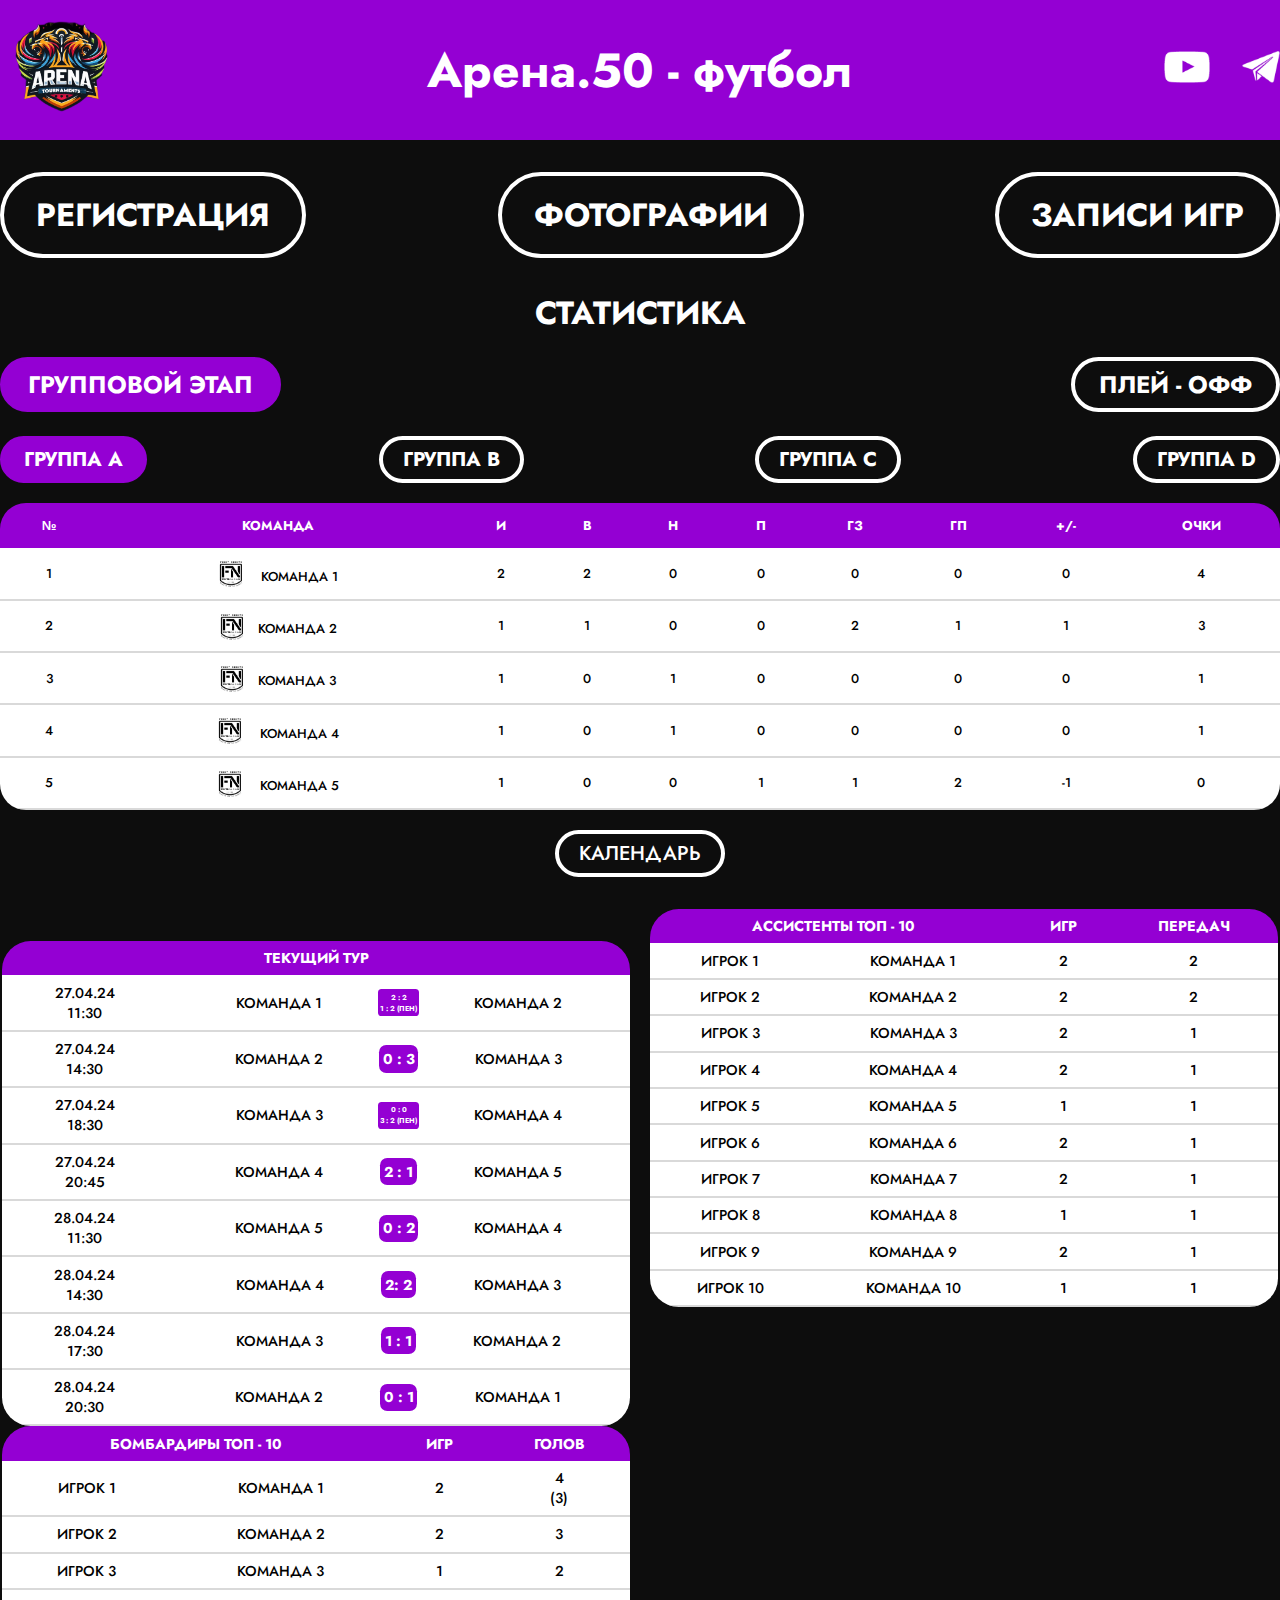
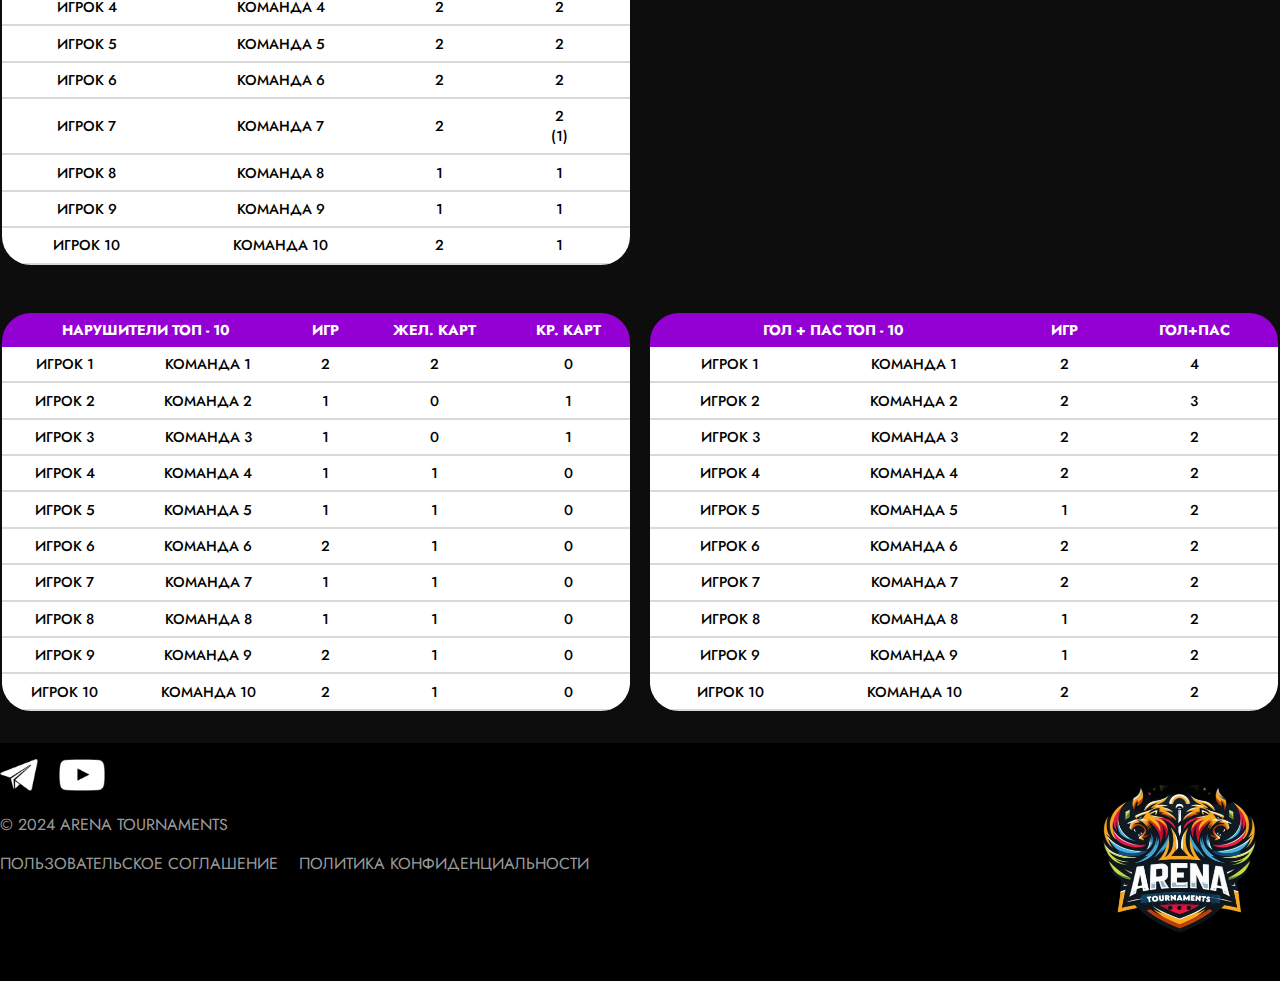
==== commit 8b901d34: "Update index.html" ====
--- a/index.html
+++ b/index.html
@@ -433,15 +433,6 @@
             </tr>
           </tbody>
       <div class="col-md-5">
-        <table class="tt">
-          <tbody>
-            <tr>
-              <th colspan="2">Следующий тур</th>
-            </tr>
-            <tr>
-              <td colspan="2">Нет будующих матчей</td>
-            </tr>
-          </tbody>
     </div>
 
     <div class="tt-row row table">
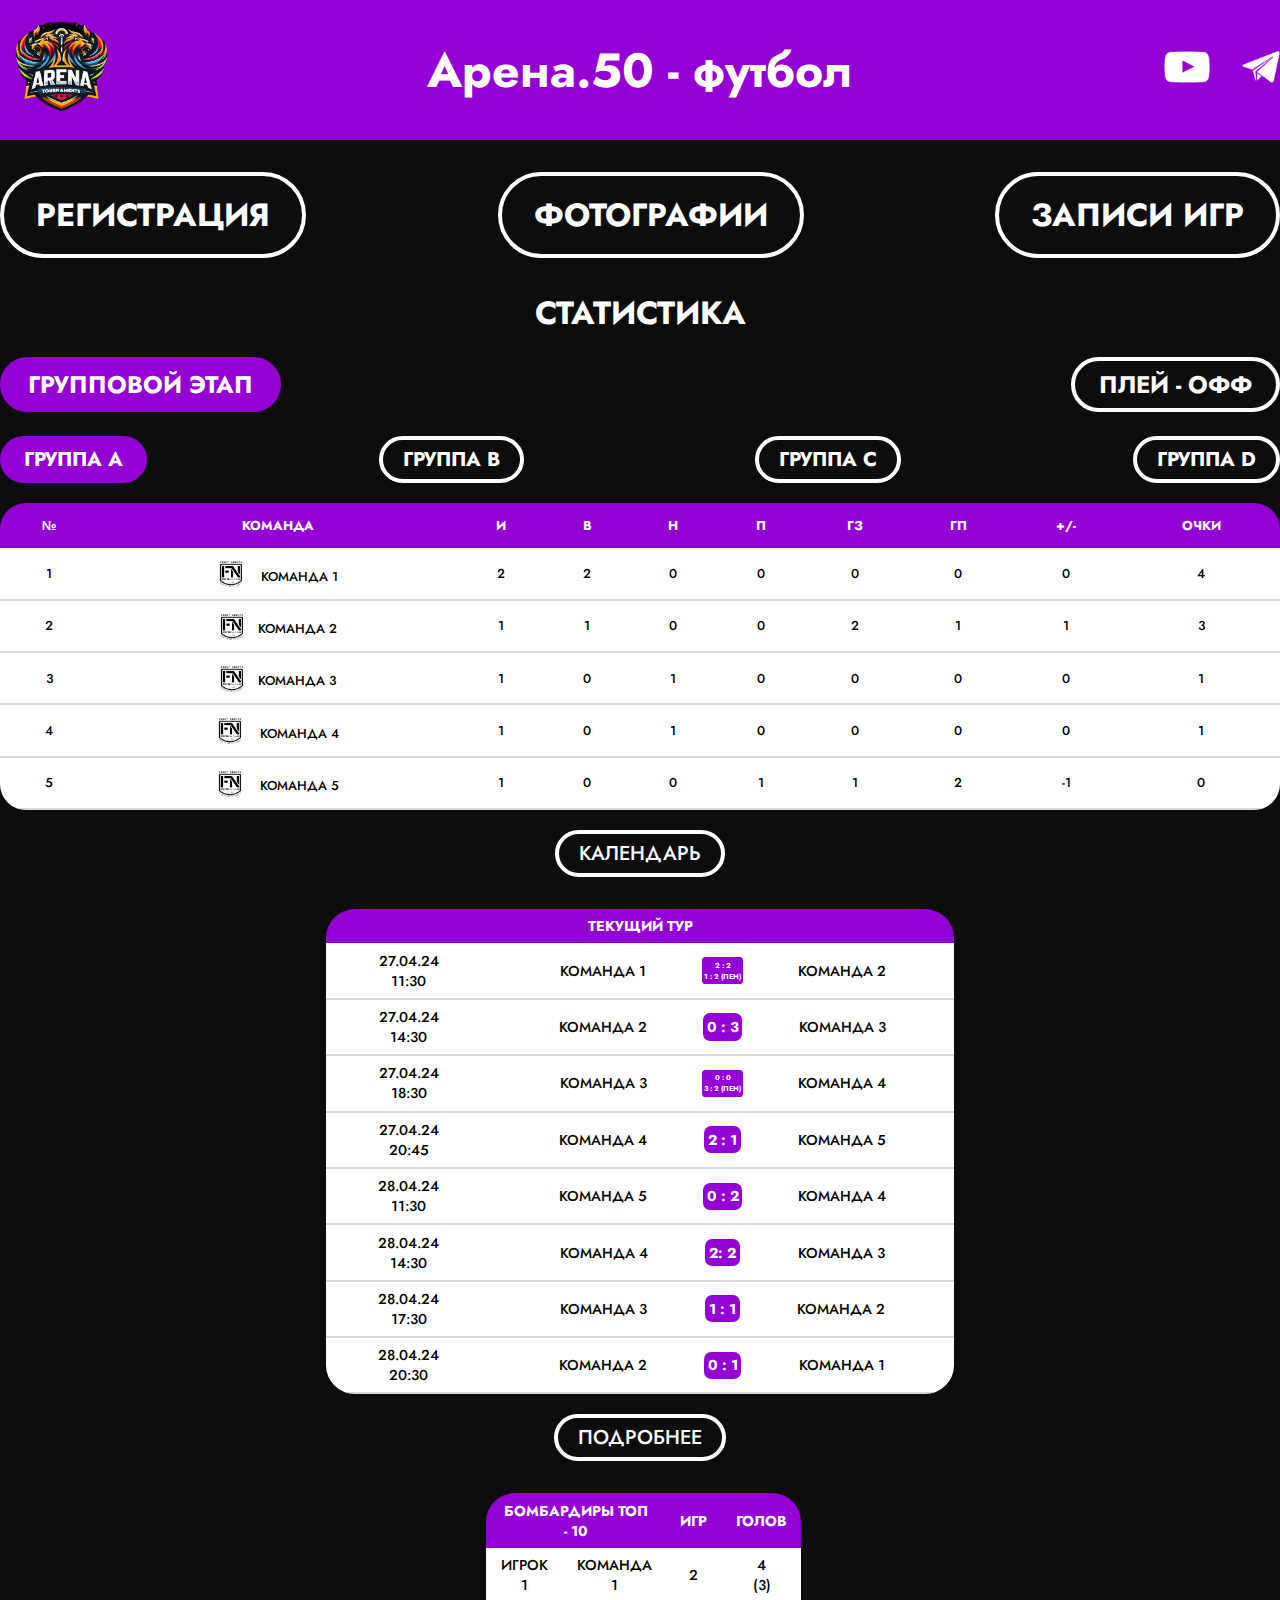
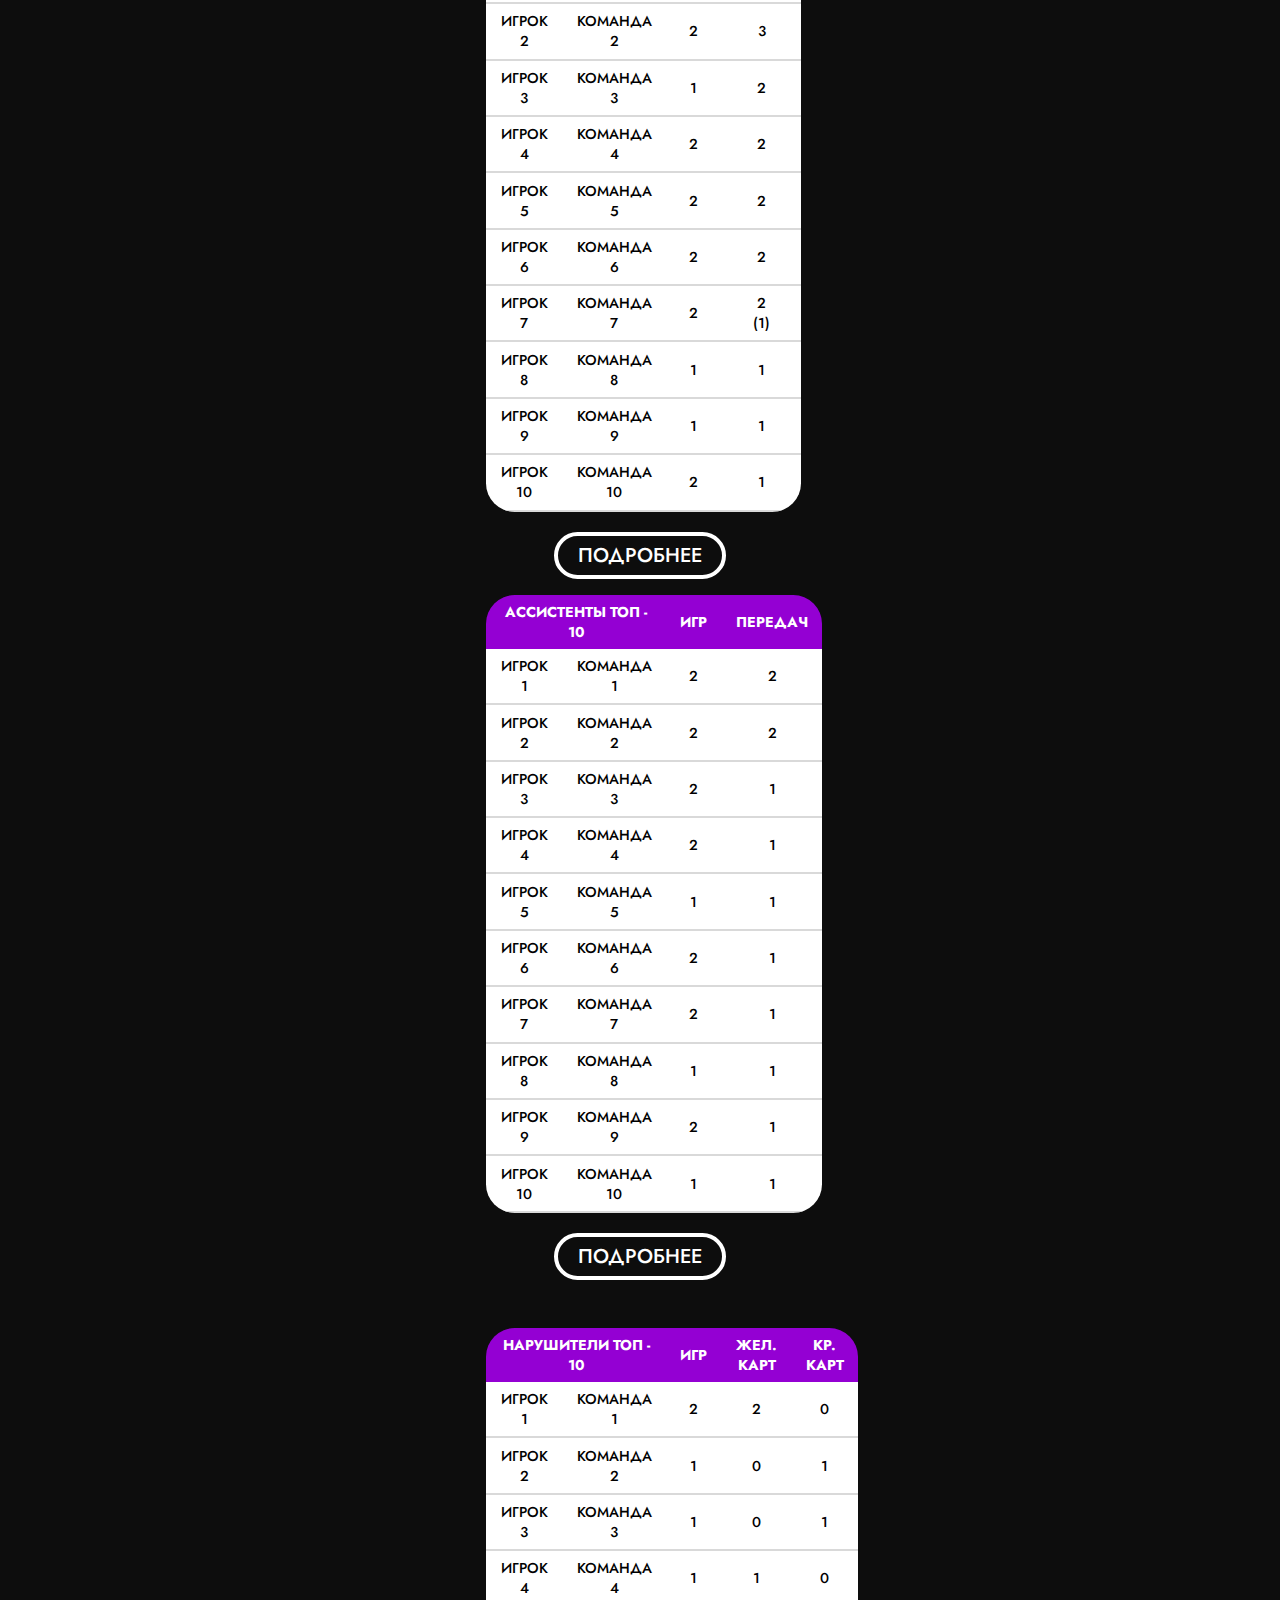
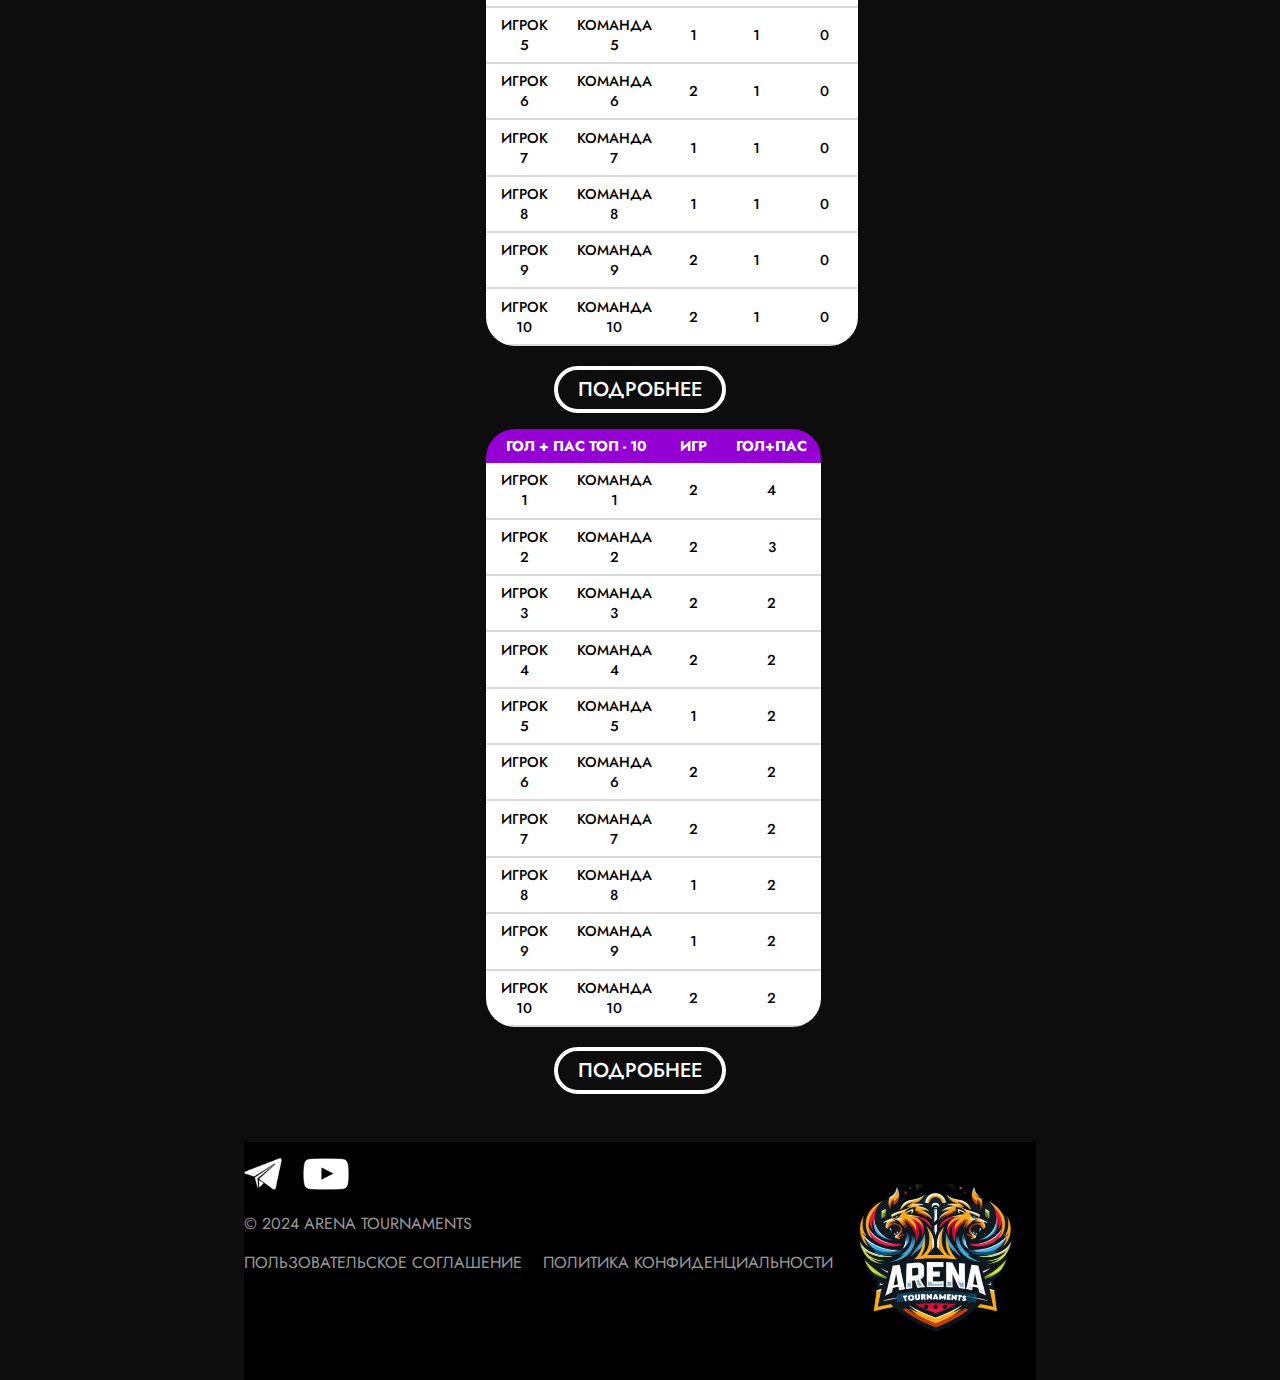
==== commit 1297da52: "Update index.html" ====
--- a/index.html
+++ b/index.html
@@ -432,8 +432,8 @@
               <td><a href="/mliga/matches/317/"><span>Команда 2</span><span class="game-result">0 : 1</span><span>Команда 1</span></a></td>
             </tr>
           </tbody>
-      <div class="col-md-5">
-    </div>
+          </table>
+        <a href="/mliga/champs/10/assistants/" class="tt-btn">Подробнее</a>
 
     <div class="tt-row row table">
       <div class="col-md-5">
@@ -506,6 +506,7 @@
             </tr>
           </tbody>
         </table>
+        <a href="/mliga/champs/10/assistants/" class="tt-btn">Подробнее</a>
       </div>
       <div class="col-md-5">
         <table class="tt">
@@ -577,6 +578,7 @@
             </tr>
           </tbody>
         </table>
+        <a href="/mliga/champs/10/assistants/" class="tt-btn">Подробнее</a>
       </div>
       <div class="tt-row row table">
         <div class="col-md-5">
@@ -660,6 +662,7 @@
               </tr>
             </tbody>
           </table>
+        <a href="/mliga/champs/10/assistants/" class="tt-btn">Подробнее</a>
         </div>
         <div class="col-md-5">
           <table class="tt">
@@ -731,6 +734,7 @@
               </tr>
             </tbody>
           </table>
+        <a href="/mliga/champs/10/assistants/" class="tt-btn">Подробнее</a>
         </div>
       </div>
     </div>
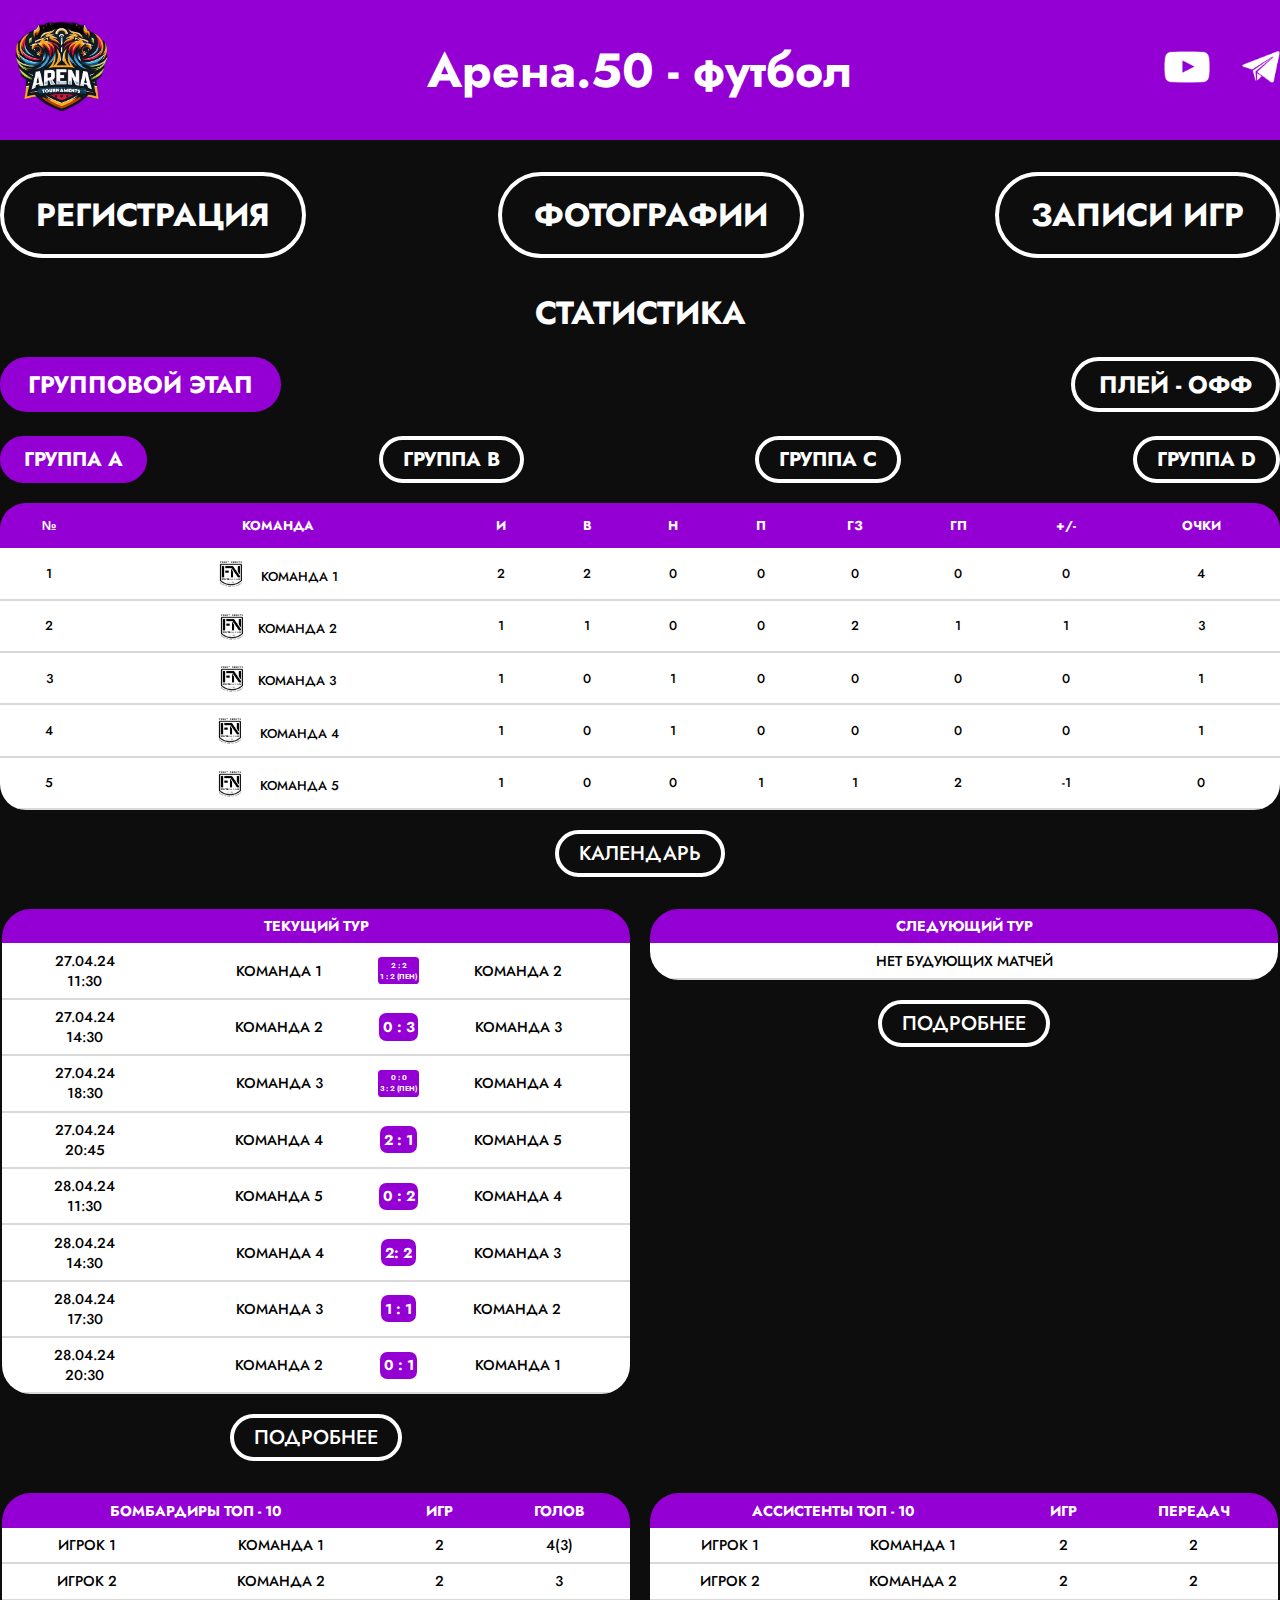
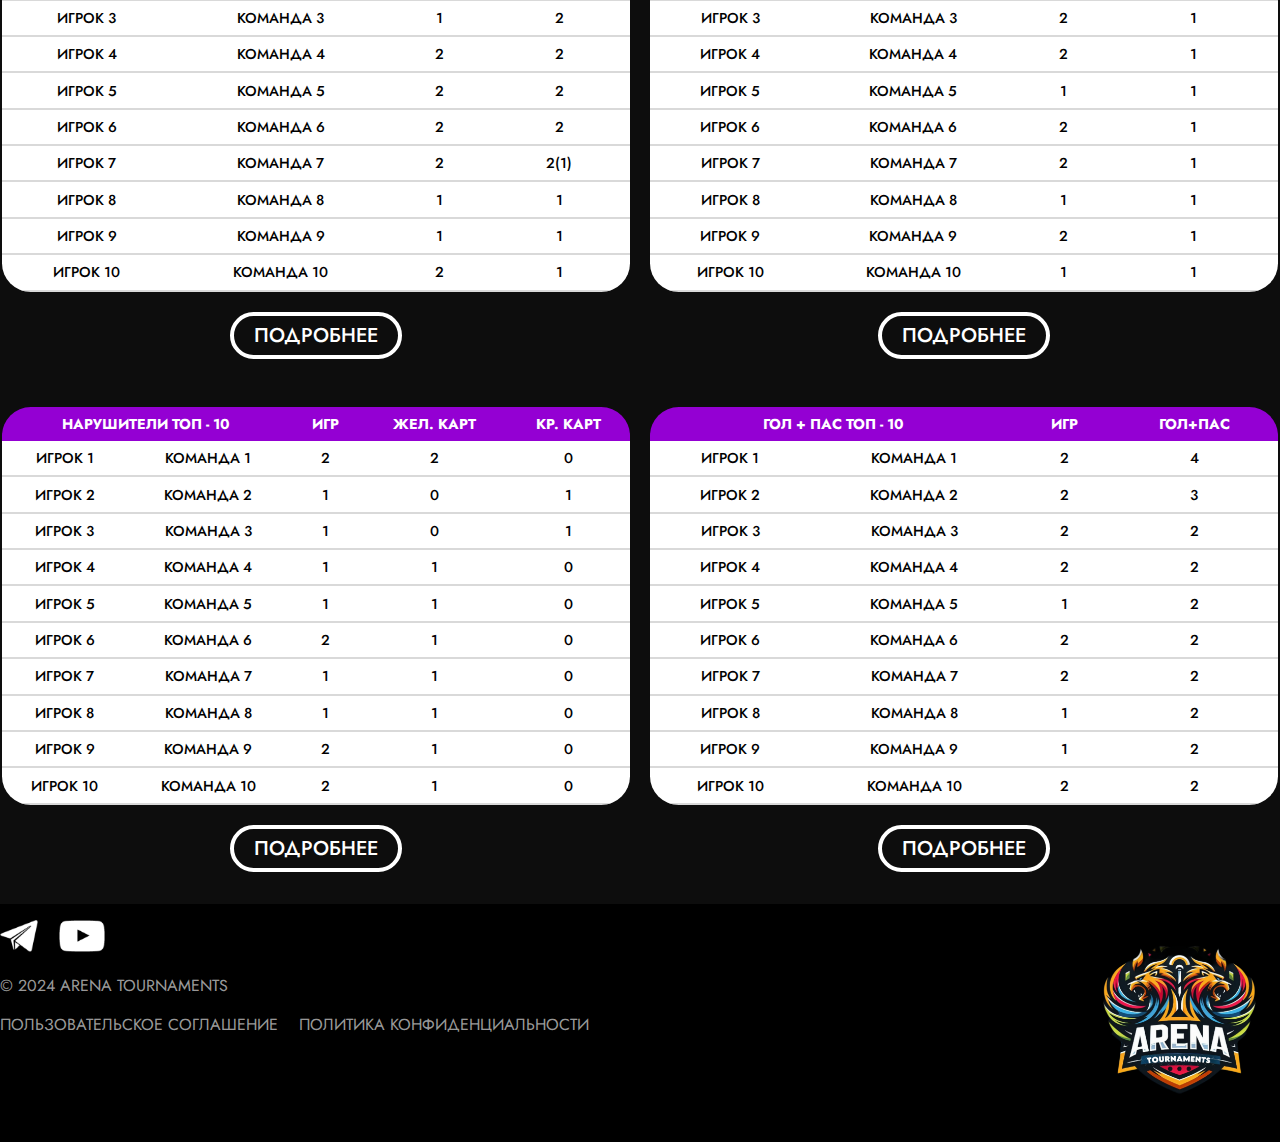
==== commit 16608007: "Update index.html" ====
--- a/index.html
+++ b/index.html
@@ -393,352 +393,363 @@
 
     <div class="tt-row row table tours">
 
-      <div class="col-md-5">
-        <table class="tt">
-          <tbody>
-            <tr>
-              <th colspan="2">Текущий тур</th>
-            </tr>
-            <tr>
-              <td><a href="/mliga/matches/310/"><span>27.04.24<br>11:30</span></a></td>
-              <td><a href="/mliga/matches/310/"><span>Команда 1</span><span class="game-result penalty">2 : 2<br>1 : 2 (пен)</span><span>Команда 2</span></a></td>
-            </tr>
-            <tr>
-              <td><a href="/mliga/matches/311/"><span>27.04.24<br>14:30</span></a></td>
-              <td><a href="/mliga/matches/311/"><span>Команда 2</span><span class="game-result">0 : 3</span><span>Команда 3</span></a></td>
-            </tr>
-            <tr>
-              <td><a href="/mliga/matches/312/"><span>27.04.24<br>18:30</span></a></td>
-              <td><a href="/mliga/matches/312/"><span>Команда 3</span><span class="game-result penalty">0 : 0<br>3 : 2 (пен)</span><span>Команда 4</span></a></td>
-            </tr>
-            <tr>
-              <td><a href="/mliga/matches/313/"><span>27.04.24<br>20:45</span></a></td>
-              <td><a href="/mliga/matches/313/"><span>Команда 4</span><span class="game-result">2 : 1</span><span>Команда 5</span></a></td>
-            </tr>
-            <tr>
-              <td><a href="/mliga/matches/314/"><span>28.04.24<br>11:30</span></a></td>
-              <td><a href="/mliga/matches/314/"><span>Команда 5</span><span class="game-result">0 : 2</span><span>Команда 4</span></a></td>
-            </tr>
-            <tr>
-              <td><a href="/mliga/matches/315/"><span>28.04.24<br>14:30</span></a></td>
-              <td><a href="/mliga/matches/315/"><span>Команда 4</span><span class="game-result">2: 2</span><span>Команда 3</span></a></td>
-            </tr>
-            <tr>
-              <td><a href="/mliga/matches/316/"><span>28.04.24<br>17:30</span></a></td>
-              <td><a href="/mliga/matches/316/"><span>Команда 3</span><span class="game-result">1 : 1</span><span>Команда 2</span></a></td>
-            </tr>
-            <tr>
-              <td><a href="/mliga/matches/317/"><span>28.04.24<br>20:30</span></a></td>
-              <td><a href="/mliga/matches/317/"><span>Команда 2</span><span class="game-result">0 : 1</span><span>Команда 1</span></a></td>
-            </tr>
-          </tbody>
-          </table>
-        <a href="/mliga/champs/10/assistants/" class="tt-btn">Подробнее</a>
-
-    <div class="tt-row row table">
-      <div class="col-md-5">
-        <table class="tt">
-          <tbody>
-            <tr>
-              <th colspan="2">Бомбардиры топ - 10</th>
-              <th>Игр</th>
-              <th>Голов</th>
-            </tr>
-            <tr>
-              <td><a href="/mliga/players/18/">Игрок 1</a></td>
-              <td><a href="/mliga/teams/8/">Команда 1</a></td>
-              <td>2</td>
-              <td>4<span title="3 Ñ Ð¿ÐµÐ½Ð°Ð»ÑŒÑ‚Ð¸">(3)</span></td>
-            </tr>
-            <tr>
-              <td><a href="/mliga/players/3590/">Игрок 2</a></td>
-              <td><a href="/mliga/teams/48/">Команда 2</a></td>
-              <td>2</td>
-              <td>3</td>
-            </tr>
-            <tr>
-              <td><a href="/mliga/players/1076/">Игрок 3</a></td>
-              <td><a href="/mliga/teams/9/">Команда 3</a></td>
-              <td>1</td>
-              <td>2</td>
-            </tr>
-            <tr>
-              <td><a href="/mliga/players/190/">Игрок 4</a></td>
-              <td><a href="/mliga/teams/47/">Команда 4</a></td>
-              <td>2</td>
-              <td>2</td>
-            </tr>
-            <tr>
-              <td><a href="/mliga/players/1325/">Игрок 5</a></td>
-              <td><a href="/mliga/teams/2/">Команда 5</a></td>
-              <td>2</td>
-              <td>2</td>
-            </tr>
-            <tr>
-              <td><a href="/mliga/players/1030/">Игрок 6</a></td>
-              <td><a href="/mliga/teams/12/">Команда 6</a></td>
-              <td>2</td>
-              <td>2</td>
-            </tr>
-            <tr>
-              <td><a href="/mliga/players/1019/">Игрок 7</a></td>
-              <td><a href="/mliga/teams/16/">Команда 7</a></td>
-              <td>2</td>
-              <td>2<span title="1 Ñ Ð¿ÐµÐ½Ð°Ð»ÑŒÑ‚Ð¸">(1)</span></td>
-            </tr>
-            <tr>
-              <td><a href="/mliga/players/325/">Игрок 8</a></td>
-              <td><a href="/mliga/teams/11/">Команда 8</a></td>
-              <td>1</td>
-              <td>1</td>
-            </tr>
-            <tr>
-              <td><a href="/mliga/players/543/">Игрок 9</a></td>
-              <td><a href="/mliga/teams/11/">Команда 9</a></td>
-              <td>1</td>
-              <td>1</td>
-            </tr>
-            <tr>
-              <td><a href="/mliga/players/1104/">Игрок 10</a></td>
-              <td><a href="/mliga/teams/2/">Команда 10</a></td>
-              <td>2</td>
-              <td>1</td>
-            </tr>
-          </tbody>
-        </table>
-        <a href="/mliga/champs/10/assistants/" class="tt-btn">Подробнее</a>
-      </div>
-      <div class="col-md-5">
-        <table class="tt">
-          <tbody>
-            <tr>
-              <th colspan="2">Ассистенты топ - 10</th>
-              <th>Игр</th>
-              <th>Передач</th>
-            </tr>
-            <tr>
-              <td><a href="/mliga/players/473/">Игрок 1</a></td>
-              <td><a href="/mliga/teams/30/">Команда 1</a></td>
-              <td>2</td>
-              <td>2</td>
-            </tr>
-            <tr>
-              <td><a href="/mliga/players/85/">Игрок 2</a></td>
-              <td><a href="/mliga/teams/48/">Команда 2</a></td>
-              <td>2</td>
-              <td>2</td>
-            </tr>
-            <tr>
-              <td><a href="/mliga/players/510/">Игрок 3</a></td>
-              <td><a href="/mliga/teams/48/">Команда 3</a></td>
-              <td>2</td>
-              <td>1</td>
-            </tr>
-            <tr>
-              <td><a href="/mliga/players/3746/">Игрок 4</a></td>
-              <td><a href="/mliga/teams/12/">Команда 4</a></td>
-              <td>2</td>
-              <td>1</td>
-            </tr>
-            <tr>
-              <td><a href="/mliga/players/1056/">Игрок 5</a></td>
-              <td><a href="/mliga/teams/32/">Команда 5</a></td>
-              <td>1</td>
-              <td>1</td>
-            </tr>
-            <tr>
-              <td><a href="/mliga/players/1310/">Игрок 6</a></td>
-              <td><a href="/mliga/teams/15/">Команда 6</a></td>
-              <td>2</td>
-              <td>1</td>
-            </tr>
-            <tr>
-              <td><a href="/mliga/players/2693/">Игрок 7</a></td>
-              <td><a href="/mliga/teams/2/">Команда 7</a></td>
-              <td>2</td>
-              <td>1</td>
-            </tr>
-            <tr>
-              <td><a href="/mliga/players/1326/">Игрок 8</a></td>
-              <td><a href="/mliga/teams/10/">Команда 8</a></td>
-              <td>1</td>
-              <td>1</td>
-            </tr>
-            <tr>
-              <td><a href="/mliga/players/3741/">Игрок 9</a></td>
-              <td><a href="/mliga/teams/12/">Команда 9</a></td>
-              <td>2</td>
-              <td>1</td>
-            </tr>
-            <tr>
-              <td><a href="/mliga/players/325/">Игрок 10</a></td>
-              <td><a href="/mliga/teams/11/">Команда 10</a></td>
-              <td>1</td>
-              <td>1</td>
-            </tr>
-          </tbody>
-        </table>
-        <a href="/mliga/champs/10/assistants/" class="tt-btn">Подробнее</a>
-      </div>
-      <div class="tt-row row table">
-        <div class="col-md-5">
-          <table class="tt">
-            <tbody>
-              <tr>
-                <th colspan="2">Нарушители топ - 10</th>
-                <th>Игр</th>
-                <th>Жел. карт</th>
-                <th>Кр. Карт</th>
-              </tr>
-              <tr>
-                <td><a href="/mliga/players/2660/">Игрок 1</a></td>
-                <td><a href="/mliga/teams/16/">Команда 1</a></td>
-                <td>2</td>
-                <td>2</td>
-                <td>0</td>
-              </tr>
-              <tr>
-                <td><a href="/mliga/players/1113/">Игрок 2</a></td>
-                <td><a href="/mliga/teams/30/">Команда 2</a></td>
-                <td>1</td>
-                <td>0</td>
-                <td>1</td>
-              </tr>
-              <tr>
-                <td><a href="/mliga/players/3774/">Игрок 3</a></td>
-                <td><a href="/mliga/teams/15/">Команда 3</a></td>
-                <td>1</td>
-                <td>0</td>
-                <td>1</td>
-              </tr>
-              <tr>
-                <td><a href="/mliga/players/3124/">Игрок 4</a></td>
-                <td><a href="/mliga/teams/44/">Команда 4</a></td>
-                <td>1</td>
-                <td>1</td>
-                <td>0</td>
-              </tr>
-              <tr>
-                <td><a href="/mliga/players/240/">Игрок 5</a></td>
-                <td><a href="/mliga/teams/17/">Команда 5</a></td>
-                <td>1</td>
-                <td>1</td>
-                <td>0</td>
-              </tr>
-              <tr>
-                <td><a href="/mliga/players/809/">Игрок 6</a></td>
-                <td><a href="/mliga/teams/7/">Команда 6</a></td>
-                <td>2</td>
-                <td>1</td>
-                <td>0</td>
-              </tr>
-              <tr>
-                <td><a href="/mliga/players/217/">Игрок 7</a></td>
-                <td><a href="/mliga/teams/45/">Команда 7</a></td>
-                <td>1</td>
-                <td>1</td>
-                <td>0</td>
-              </tr>
-              <tr>
-                <td><a href="/mliga/players/2794/">Игрок 8</a></td>
-                <td><a href="/mliga/teams/46/">Команда 8</a></td>
-                <td>1</td>
-                <td>1</td>
-                <td>0</td>
-              </tr>
-              <tr>
-                <td><a href="/mliga/players/483/">Игрок 9</a></td>
-                <td><a href="/mliga/teams/8/">Команда 9</a></td>
-                <td>2</td>
-                <td>1</td>
-                <td>0</td>
-              </tr>
-              <tr>
-                <td><a href="/mliga/players/2765/">Игрок 10</a></td>
-                <td><a href="/mliga/teams/30/">Команда 10</a></td>
-                <td>2</td>
-                <td>1</td>
-                <td>0</td>
-              </tr>
-            </tbody>
-          </table>
-        <a href="/mliga/champs/10/assistants/" class="tt-btn">Подробнее</a>
-        </div>
-        <div class="col-md-5">
-          <table class="tt">
-            <tbody>
-              <tr>
-                <th colspan="2">Гол + Пас Топ - 10</th>
-                <th>Игр</th>
-                <th>Гол+Пас</th>
-              </tr>
-              <tr>
-                <td><a href="/mliga/players/18/">Игрок 1</a></td>
-                <td><a href="/mliga/teams/8/">Команда 1</a></td>
-                <td>2</td>
-                <td>4</td>
-              </tr>
-              <tr>
-                <td><a href="/mliga/players/3590/">Игрок 2</a></td>
-                <td><a href="/mliga/teams/48/">Команда 2</a></td>
-                <td>2</td>
-                <td>3</td>
-              </tr>
-              <tr>
-                <td><a href="/mliga/players/1310/">Игрок 3</a></td>
-                <td><a href="/mliga/teams/15/">Команда 3</a></td>
-                <td>2</td>
-                <td>2</td>
-              </tr>
-              <tr>
-                <td><a href="/mliga/players/473/">Игрок 4</a></td>
-                <td><a href="/mliga/teams/30/">Команда 4</a></td>
-                <td>2</td>
-                <td>2</td>
-              </tr>
-              <tr>
-                <td><a href="/mliga/players/325/">Игрок 5</a></td>
-                <td><a href="/mliga/teams/11/">Команда 5</a></td>
-                <td>1</td>
-                <td>2</td>
-              </tr>
-              <tr>
-                <td><a href="/mliga/players/1019/">Игрок 6</a></td>
-                <td><a href="/mliga/teams/16/">Команда 6</a></td>
-                <td>2</td>
-                <td>2</td>
-              </tr>
-              <tr>
-                <td><a href="/mliga/players/85/">Игрок 7</a></td>
-                <td><a href="/mliga/teams/48/">Команда 7</a></td>
-                <td>2</td>
-                <td>2</td>
-              </tr>
-              <tr>
-                <td><a href="/mliga/players/1076/">Игрок 8</a></td>
-                <td><a href="/mliga/teams/9/">Команда 8</a></td>
-                <td>1</td>
-                <td>2</td>
-              </tr>
-              <tr>
-                <td><a href="/mliga/players/490/">Игрок 9</a></td>
-                <td><a href="/mliga/teams/9/">Команда 9</a></td>
-                <td>1</td>
-                <td>2</td>
-              </tr>
-              <tr>
-                <td><a href="/mliga/players/190/">Игрок 10</a></td>
-                <td><a href="/mliga/teams/47/">Команда 10</a></td>
-                <td>2</td>
-                <td>2</td>
-              </tr>
-            </tbody>
-          </table>
-        <a href="/mliga/champs/10/assistants/" class="tt-btn">Подробнее</a>
-        </div>
-      </div>
+  <div class="col-md-5">
+    <table class="tt">
+      <tbody>
+        <tr>
+          <th colspan="2">Текущий тур</th>
+        </tr>
+        <tr>
+          <td><a href="/mliga/matches/310/"><span>27.04.24<br>11:30</span></a></td>
+          <td><a href="/mliga/matches/310/"><span>Команда 1</span><span class="game-result penalty">2 : 2<br>1 : 2 (пен)</span><span>Команда 2</span></a></td>
+        </tr>
+        <tr>
+          <td><a href="/mliga/matches/311/"><span>27.04.24<br>14:30</span></a></td>
+          <td><a href="/mliga/matches/311/"><span>Команда 2</span><span class="game-result">0 : 3</span><span>Команда 3</span></a></td>
+        </tr>
+        <tr>
+          <td><a href="/mliga/matches/312/"><span>27.04.24<br>18:30</span></a></td>
+          <td><a href="/mliga/matches/312/"><span>Команда 3</span><span class="game-result penalty">0 : 0<br>3 : 2 (пен)</span><span>Команда 4</span></a></td>
+        </tr>
+        <tr>
+          <td><a href="/mliga/matches/313/"><span>27.04.24<br>20:45</span></a></td>
+          <td><a href="/mliga/matches/313/"><span>Команда 4</span><span class="game-result">2 : 1</span><span>Команда 5</span></a></td>
+        </tr>
+        <tr>
+          <td><a href="/mliga/matches/314/"><span>28.04.24<br>11:30</span></a></td>
+          <td><a href="/mliga/matches/314/"><span>Команда 5</span><span class="game-result">0 : 2</span><span>Команда 4</span></a></td>
+        </tr>
+        <tr>
+          <td><a href="/mliga/matches/315/"><span>28.04.24<br>14:30</span></a></td>
+          <td><a href="/mliga/matches/315/"><span>Команда 4</span><span class="game-result">2: 2</span><span>Команда 3</span></a></td>
+        </tr>
+        <tr>
+          <td><a href="/mliga/matches/316/"><span>28.04.24<br>17:30</span></a></td>
+          <td><a href="/mliga/matches/316/"><span>Команда 3</span><span class="game-result">1 : 1</span><span>Команда 2</span></a></td>
+        </tr>
+        <tr>
+          <td><a href="/mliga/matches/317/"><span>28.04.24<br>20:30</span></a></td>
+          <td><a href="/mliga/matches/317/"><span>Команда 2</span><span class="game-result">0 : 1</span><span>Команда 1</span></a></td>
+        </tr>
+      </tbody>
+    </table><a href="/mliga/champs/10/matches/" class="tt-btn">подробнее</a></div>
+  <div class="col-md-5">
+    <table class="tt">
+      <tbody>
+        <tr>
+          <th colspan="2">Следующий тур</th>
+        </tr>
+        <tr>
+          <td colspan="2">Нет будующих матчей</td>
+        </tr>
+      </tbody>
+    </table><a href="/mliga/champs/10/matches/" class="tt-btn">подробнее</a></div>
+</div>
+
+<div class="tt-row row table">
+  <div class="col-md-5">
+    <table class="tt">
+      <tbody>
+        <tr>
+          <th colspan="2">Бомбардиры топ - 10</th>
+          <th>Игр</th>
+          <th>Голов</th>
+        </tr>
+        <tr>
+          <td><a href="/mliga/players/18/">Игрок 1</a></td>
+          <td><a href="/mliga/teams/8/">Команда 1</a></td>
+          <td>2</td>
+          <td>4<span title="3 Ñ Ð¿ÐµÐ½Ð°Ð»ÑŒÑ‚Ð¸">(3)</span></td>
+        </tr>
+        <tr>
+          <td><a href="/mliga/players/3590/">Игрок 2</a></td>
+          <td><a href="/mliga/teams/48/">Команда 2</a></td>
+          <td>2</td>
+          <td>3</td>
+        </tr>
+        <tr>
+          <td><a href="/mliga/players/1076/">Игрок 3</a></td>
+          <td><a href="/mliga/teams/9/">Команда 3</a></td>
+          <td>1</td>
+          <td>2</td>
+        </tr>
+        <tr>
+          <td><a href="/mliga/players/190/">Игрок 4</a></td>
+          <td><a href="/mliga/teams/47/">Команда 4</a></td>
+          <td>2</td>
+          <td>2</td>
+        </tr>
+        <tr>
+          <td><a href="/mliga/players/1325/">Игрок 5</a></td>
+          <td><a href="/mliga/teams/2/">Команда 5</a></td>
+          <td>2</td>
+          <td>2</td>
+        </tr>
+        <tr>
+          <td><a href="/mliga/players/1030/">Игрок 6</a></td>
+          <td><a href="/mliga/teams/12/">Команда 6</a></td>
+          <td>2</td>
+          <td>2</td>
+        </tr>
+        <tr>
+          <td><a href="/mliga/players/1019/">Игрок 7</a></td>
+          <td><a href="/mliga/teams/16/">Команда 7</a></td>
+          <td>2</td>
+          <td>2<span title="1 Ñ Ð¿ÐµÐ½Ð°Ð»ÑŒÑ‚Ð¸">(1)</span></td>
+        </tr>
+        <tr>
+          <td><a href="/mliga/players/325/">Игрок 8</a></td>
+          <td><a href="/mliga/teams/11/">Команда 8</a></td>
+          <td>1</td>
+          <td>1</td>
+        </tr>
+        <tr>
+          <td><a href="/mliga/players/543/">Игрок 9</a></td>
+          <td><a href="/mliga/teams/11/">Команда 9</a></td>
+          <td>1</td>
+          <td>1</td>
+        </tr>
+        <tr>
+          <td><a href="/mliga/players/1104/">Игрок 10</a></td>
+          <td><a href="/mliga/teams/2/">Команда 10</a></td>
+          <td>2</td>
+          <td>1</td>
+        </tr>
+      </tbody>
+    </table>
+    <a href="/mliga/champs/10/goals/" class="tt-btn">Подробнее</a>
+  </div>
+  <div class="col-md-5">
+    <table class="tt">
+      <tbody>
+        <tr>
+          <th colspan="2">Ассистенты топ - 10</th>
+          <th>Игр</th>
+          <th>Передач</th>
+        </tr>
+        <tr>
+          <td><a href="/mliga/players/473/">Игрок 1</a></td>
+          <td><a href="/mliga/teams/30/">Команда 1</a></td>
+          <td>2</td>
+          <td>2</td>
+        </tr>
+        <tr>
+          <td><a href="/mliga/players/85/">Игрок 2</a></td>
+          <td><a href="/mliga/teams/48/">Команда 2</a></td>
+          <td>2</td>
+          <td>2</td>
+        </tr>
+        <tr>
+          <td><a href="/mliga/players/510/">Игрок 3</a></td>
+          <td><a href="/mliga/teams/48/">Команда 3</a></td>
+          <td>2</td>
+          <td>1</td>
+        </tr>
+        <tr>
+          <td><a href="/mliga/players/3746/">Игрок 4</a></td>
+          <td><a href="/mliga/teams/12/">Команда 4</a></td>
+          <td>2</td>
+          <td>1</td>
+        </tr>
+        <tr>
+          <td><a href="/mliga/players/1056/">Игрок 5</a></td>
+          <td><a href="/mliga/teams/32/">Команда 5</a></td>
+          <td>1</td>
+          <td>1</td>
+        </tr>
+        <tr>
+          <td><a href="/mliga/players/1310/">Игрок 6</a></td>
+          <td><a href="/mliga/teams/15/">Команда 6</a></td>
+          <td>2</td>
+          <td>1</td>
+        </tr>
+        <tr>
+          <td><a href="/mliga/players/2693/">Игрок 7</a></td>
+          <td><a href="/mliga/teams/2/">Команда 7</a></td>
+          <td>2</td>
+          <td>1</td>
+        </tr>
+        <tr>
+          <td><a href="/mliga/players/1326/">Игрок 8</a></td>
+          <td><a href="/mliga/teams/10/">Команда 8</a></td>
+          <td>1</td>
+          <td>1</td>
+        </tr>
+        <tr>
+          <td><a href="/mliga/players/3741/">Игрок 9</a></td>
+          <td><a href="/mliga/teams/12/">Команда 9</a></td>
+          <td>2</td>
+          <td>1</td>
+        </tr>
+        <tr>
+          <td><a href="/mliga/players/325/">Игрок 10</a></td>
+          <td><a href="/mliga/teams/11/">Команда 10</a></td>
+          <td>1</td>
+          <td>1</td>
+        </tr>
+      </tbody>
+    </table>
+    <a href="/mliga/champs/10/assistants/" class="tt-btn">Подробнее</a>
+  </div>
+  <div class="tt-row row table">
+    <div class="col-md-5">
+      <table class="tt">
+        <tbody>
+          <tr>
+            <th colspan="2">Нарушители топ - 10</th>
+            <th>Игр</th>
+            <th>Жел. карт</th>
+            <th>Кр. Карт</th>
+          </tr>
+          <tr>
+            <td><a href="/mliga/players/2660/">Игрок 1</a></td>
+            <td><a href="/mliga/teams/16/">Команда 1</a></td>
+            <td>2</td>
+            <td>2</td>
+            <td>0</td>
+          </tr>
+          <tr>
+            <td><a href="/mliga/players/1113/">Игрок 2</a></td>
+            <td><a href="/mliga/teams/30/">Команда 2</a></td>
+            <td>1</td>
+            <td>0</td>
+            <td>1</td>
+          </tr>
+          <tr>
+            <td><a href="/mliga/players/3774/">Игрок 3</a></td>
+            <td><a href="/mliga/teams/15/">Команда 3</a></td>
+            <td>1</td>
+            <td>0</td>
+            <td>1</td>
+          </tr>
+          <tr>
+            <td><a href="/mliga/players/3124/">Игрок 4</a></td>
+            <td><a href="/mliga/teams/44/">Команда 4</a></td>
+            <td>1</td>
+            <td>1</td>
+            <td>0</td>
+          </tr>
+          <tr>
+            <td><a href="/mliga/players/240/">Игрок 5</a></td>
+            <td><a href="/mliga/teams/17/">Команда 5</a></td>
+            <td>1</td>
+            <td>1</td>
+            <td>0</td>
+          </tr>
+          <tr>
+            <td><a href="/mliga/players/809/">Игрок 6</a></td>
+            <td><a href="/mliga/teams/7/">Команда 6</a></td>
+            <td>2</td>
+            <td>1</td>
+            <td>0</td>
+          </tr>
+          <tr>
+            <td><a href="/mliga/players/217/">Игрок 7</a></td>
+            <td><a href="/mliga/teams/45/">Команда 7</a></td>
+            <td>1</td>
+            <td>1</td>
+            <td>0</td>
+          </tr>
+          <tr>
+            <td><a href="/mliga/players/2794/">Игрок 8</a></td>
+            <td><a href="/mliga/teams/46/">Команда 8</a></td>
+            <td>1</td>
+            <td>1</td>
+            <td>0</td>
+          </tr>
+          <tr>
+            <td><a href="/mliga/players/483/">Игрок 9</a></td>
+            <td><a href="/mliga/teams/8/">Команда 9</a></td>
+            <td>2</td>
+            <td>1</td>
+            <td>0</td>
+          </tr>
+          <tr>
+            <td><a href="/mliga/players/2765/">Игрок 10</a></td>
+            <td><a href="/mliga/teams/30/">Команда 10</a></td>
+            <td>2</td>
+            <td>1</td>
+            <td>0</td>
+          </tr>
+        </tbody>
+      </table>
+      <a href="/mliga/champs/10/cards/" class="tt-btn">Подробнее</a>
+    </div>
+    <div class="col-md-5">
+      <table class="tt">
+        <tbody>
+          <tr>
+            <th colspan="2">Гол + Пас Топ - 10</th>
+            <th>Игр</th>
+            <th>Гол+Пас</th>
+          </tr>
+          <tr>
+            <td><a href="/mliga/players/18/">Игрок 1</a></td>
+            <td><a href="/mliga/teams/8/">Команда 1</a></td>
+            <td>2</td>
+            <td>4</td>
+          </tr>
+          <tr>
+            <td><a href="/mliga/players/3590/">Игрок 2</a></td>
+            <td><a href="/mliga/teams/48/">Команда 2</a></td>
+            <td>2</td>
+            <td>3</td>
+          </tr>
+          <tr>
+            <td><a href="/mliga/players/1310/">Игрок 3</a></td>
+            <td><a href="/mliga/teams/15/">Команда 3</a></td>
+            <td>2</td>
+            <td>2</td>
+          </tr>
+          <tr>
+            <td><a href="/mliga/players/473/">Игрок 4</a></td>
+            <td><a href="/mliga/teams/30/">Команда 4</a></td>
+            <td>2</td>
+            <td>2</td>
+          </tr>
+          <tr>
+            <td><a href="/mliga/players/325/">Игрок 5</a></td>
+            <td><a href="/mliga/teams/11/">Команда 5</a></td>
+            <td>1</td>
+            <td>2</td>
+          </tr>
+          <tr>
+            <td><a href="/mliga/players/1019/">Игрок 6</a></td>
+            <td><a href="/mliga/teams/16/">Команда 6</a></td>
+            <td>2</td>
+            <td>2</td>
+          </tr>
+          <tr>
+            <td><a href="/mliga/players/85/">Игрок 7</a></td>
+            <td><a href="/mliga/teams/48/">Команда 7</a></td>
+            <td>2</td>
+            <td>2</td>
+          </tr>
+          <tr>
+            <td><a href="/mliga/players/1076/">Игрок 8</a></td>
+            <td><a href="/mliga/teams/9/">Команда 8</a></td>
+            <td>1</td>
+            <td>2</td>
+          </tr>
+          <tr>
+            <td><a href="/mliga/players/490/">Игрок 9</a></td>
+            <td><a href="/mliga/teams/9/">Команда 9</a></td>
+            <td>1</td>
+            <td>2</td>
+          </tr>
+          <tr>
+            <td><a href="/mliga/players/190/">Игрок 10</a></td>
+            <td><a href="/mliga/teams/47/">Команда 10</a></td>
+            <td>2</td>
+            <td>2</td>
+          </tr>
+        </tbody>
+      </table>
+      <a href="/mliga/champs/10/goals_assistants/" class="tt-btn">Подробнее</a>
     </div>
   </div>
+</div>
+</div>
   
   <footer>
     <div class="container">
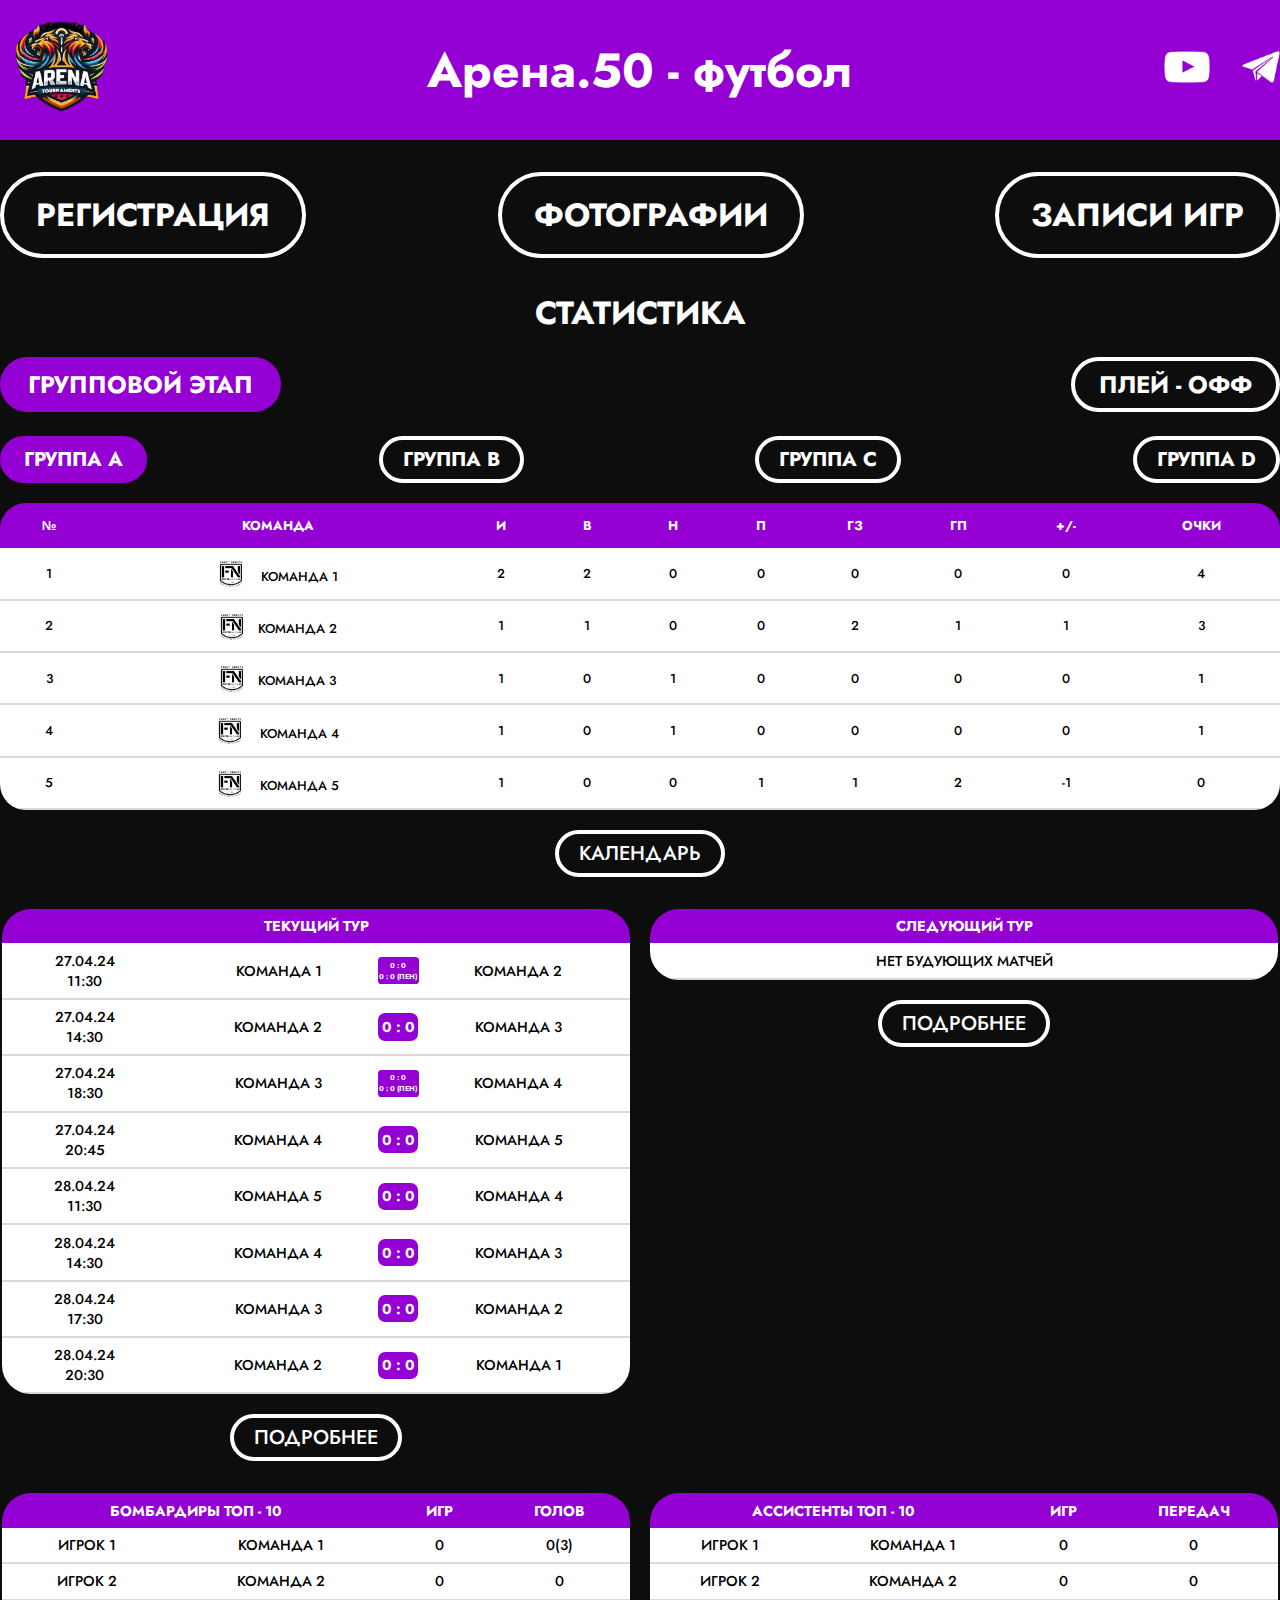
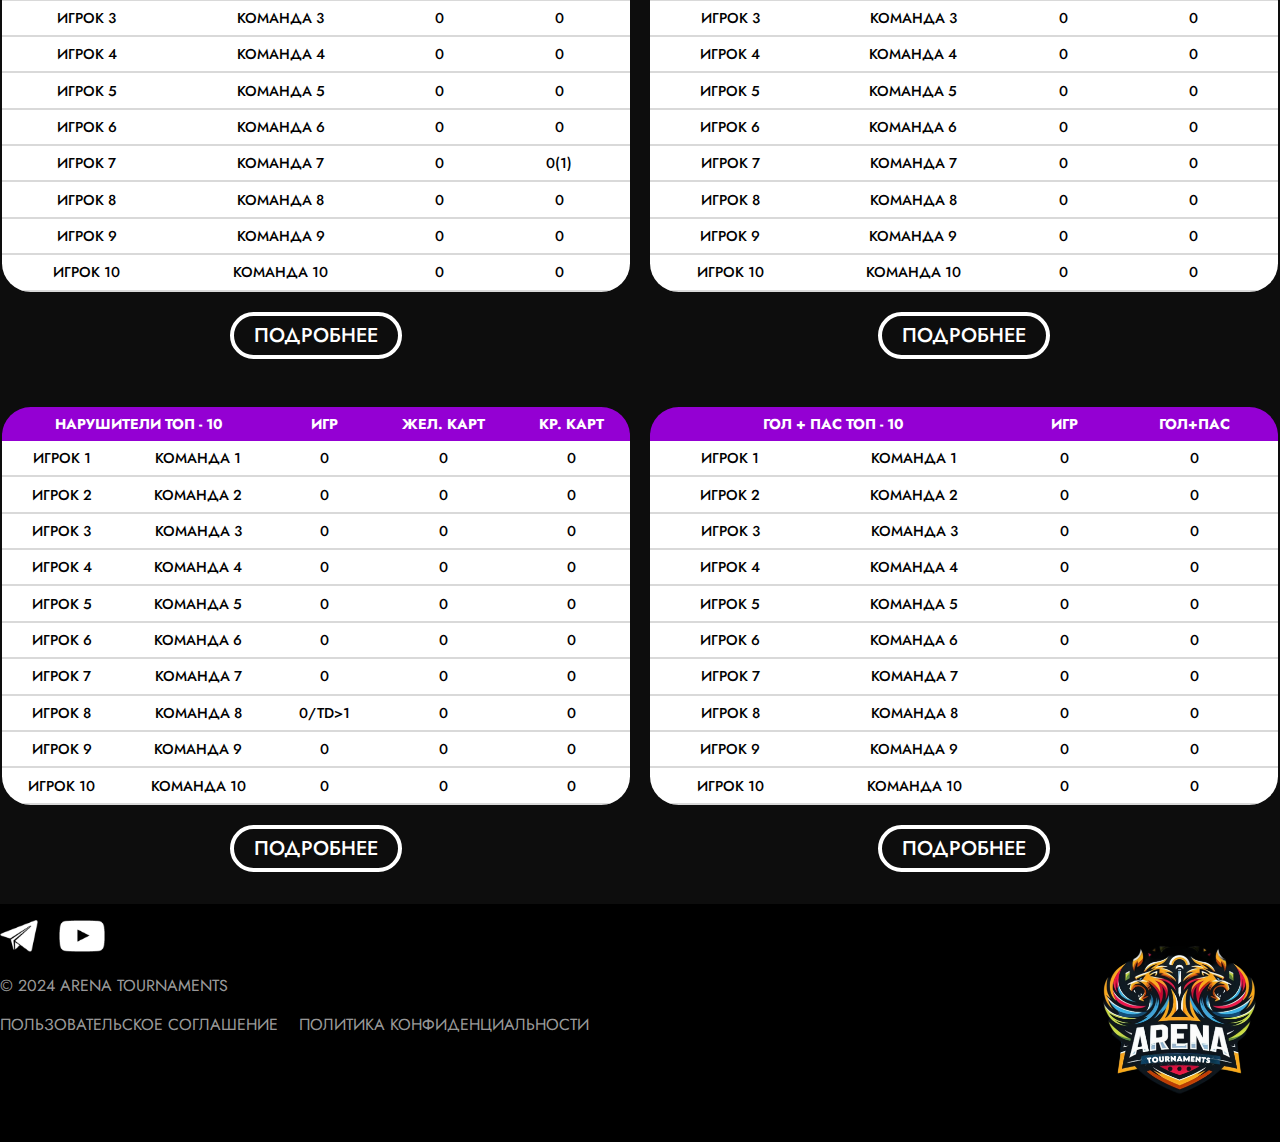
==== commit 319e33d9: "Update index.html" ====
--- a/index.html
+++ b/index.html
@@ -388,7 +388,7 @@
         </table>
       </div>
 
-      <a href="/mliga/champs/10/matches/" class="tt-btn">Календарь</a>
+      <a class="tt-btn">Календарь</a>
     </div>
 
     <div class="tt-row row table tours">
@@ -401,38 +401,38 @@
         </tr>
         <tr>
           <td><a href="/mliga/matches/310/"><span>27.04.24<br>11:30</span></a></td>
-          <td><a href="/mliga/matches/310/"><span>Команда 1</span><span class="game-result penalty">2 : 2<br>1 : 2 (пен)</span><span>Команда 2</span></a></td>
+          <td><a href="/mliga/matches/310/"><span>Команда 1</span><span class="game-result penalty">0 : 0<br>0 : 0 (пен)</span><span>Команда 2</span></a></td>
         </tr>
         <tr>
           <td><a href="/mliga/matches/311/"><span>27.04.24<br>14:30</span></a></td>
-          <td><a href="/mliga/matches/311/"><span>Команда 2</span><span class="game-result">0 : 3</span><span>Команда 3</span></a></td>
+          <td><a href="/mliga/matches/311/"><span>Команда 2</span><span class="game-result">0 : 0</span><span>Команда 3</span></a></td>
         </tr>
         <tr>
           <td><a href="/mliga/matches/312/"><span>27.04.24<br>18:30</span></a></td>
-          <td><a href="/mliga/matches/312/"><span>Команда 3</span><span class="game-result penalty">0 : 0<br>3 : 2 (пен)</span><span>Команда 4</span></a></td>
+          <td><a href="/mliga/matches/312/"><span>Команда 3</span><span class="game-result penalty">0 : 0<br>0 : 0 (пен)</span><span>Команда 4</span></a></td>
         </tr>
         <tr>
           <td><a href="/mliga/matches/313/"><span>27.04.24<br>20:45</span></a></td>
-          <td><a href="/mliga/matches/313/"><span>Команда 4</span><span class="game-result">2 : 1</span><span>Команда 5</span></a></td>
+          <td><a href="/mliga/matches/313/"><span>Команда 4</span><span class="game-result">0 : 0</span><span>Команда 5</span></a></td>
         </tr>
         <tr>
           <td><a href="/mliga/matches/314/"><span>28.04.24<br>11:30</span></a></td>
-          <td><a href="/mliga/matches/314/"><span>Команда 5</span><span class="game-result">0 : 2</span><span>Команда 4</span></a></td>
+          <td><a href="/mliga/matches/314/"><span>Команда 5</span><span class="game-result">0 : 0</span><span>Команда 4</span></a></td>
         </tr>
         <tr>
           <td><a href="/mliga/matches/315/"><span>28.04.24<br>14:30</span></a></td>
-          <td><a href="/mliga/matches/315/"><span>Команда 4</span><span class="game-result">2: 2</span><span>Команда 3</span></a></td>
+          <td><a href="/mliga/matches/315/"><span>Команда 4</span><span class="game-result">0 : 0</span><span>Команда 3</span></a></td>
         </tr>
         <tr>
           <td><a href="/mliga/matches/316/"><span>28.04.24<br>17:30</span></a></td>
-          <td><a href="/mliga/matches/316/"><span>Команда 3</span><span class="game-result">1 : 1</span><span>Команда 2</span></a></td>
+          <td><a href="/mliga/matches/316/"><span>Команда 3</span><span class="game-result">0 : 0</span><span>Команда 2</span></a></td>
         </tr>
         <tr>
           <td><a href="/mliga/matches/317/"><span>28.04.24<br>20:30</span></a></td>
-          <td><a href="/mliga/matches/317/"><span>Команда 2</span><span class="game-result">0 : 1</span><span>Команда 1</span></a></td>
+          <td><a href="/mliga/matches/317/"><span>Команда 2</span><span class="game-result">0 : 0</span><span>Команда 1</span></a></td>
         </tr>
       </tbody>
-    </table><a href="/mliga/champs/10/matches/" class="tt-btn">подробнее</a></div>
+    </table><a class="tt-btn">подробнее</a></div>
   <div class="col-md-5">
     <table class="tt">
       <tbody>
@@ -443,7 +443,7 @@
           <td colspan="2">Нет будующих матчей</td>
         </tr>
       </tbody>
-    </table><a href="/mliga/champs/10/matches/" class="tt-btn">подробнее</a></div>
+    </table><a class="tt-btn">подробнее</a></div>
 </div>
 
 <div class="tt-row row table">
@@ -458,66 +458,66 @@
         <tr>
           <td><a href="/mliga/players/18/">Игрок 1</a></td>
           <td><a href="/mliga/teams/8/">Команда 1</a></td>
-          <td>2</td>
-          <td>4<span title="3 Ñ Ð¿ÐµÐ½Ð°Ð»ÑŒÑ‚Ð¸">(3)</span></td>
+          <td>0</td>
+          <td>0<span title="3 Ñ Ð¿ÐµÐ½Ð°Ð»ÑŒÑ‚Ð¸">(3)</span></td>
         </tr>
         <tr>
           <td><a href="/mliga/players/3590/">Игрок 2</a></td>
           <td><a href="/mliga/teams/48/">Команда 2</a></td>
-          <td>2</td>
-          <td>3</td>
+          <td>0</td>
+          <td>0</td>
         </tr>
         <tr>
           <td><a href="/mliga/players/1076/">Игрок 3</a></td>
           <td><a href="/mliga/teams/9/">Команда 3</a></td>
-          <td>1</td>
-          <td>2</td>
+          <td>0</td>
+          <td>0</td>
         </tr>
         <tr>
           <td><a href="/mliga/players/190/">Игрок 4</a></td>
           <td><a href="/mliga/teams/47/">Команда 4</a></td>
-          <td>2</td>
-          <td>2</td>
+          <td>0</td>
+          <td>0</td>
         </tr>
         <tr>
           <td><a href="/mliga/players/1325/">Игрок 5</a></td>
           <td><a href="/mliga/teams/2/">Команда 5</a></td>
-          <td>2</td>
-          <td>2</td>
+          <td>0</td>
+          <td>0</td>
         </tr>
         <tr>
           <td><a href="/mliga/players/1030/">Игрок 6</a></td>
           <td><a href="/mliga/teams/12/">Команда 6</a></td>
-          <td>2</td>
-          <td>2</td>
+          <td>0</td>
+          <td>0</td>
         </tr>
         <tr>
           <td><a href="/mliga/players/1019/">Игрок 7</a></td>
           <td><a href="/mliga/teams/16/">Команда 7</a></td>
-          <td>2</td>
-          <td>2<span title="1 Ñ Ð¿ÐµÐ½Ð°Ð»ÑŒÑ‚Ð¸">(1)</span></td>
+          <td>0</td>
+          <td>0<span title="1 Ñ Ð¿ÐµÐ½Ð°Ð»ÑŒÑ‚Ð¸">(1)</span></td>
         </tr>
         <tr>
           <td><a href="/mliga/players/325/">Игрок 8</a></td>
           <td><a href="/mliga/teams/11/">Команда 8</a></td>
-          <td>1</td>
-          <td>1</td>
+          <td>0</td>
+          <td>0</td>
         </tr>
         <tr>
           <td><a href="/mliga/players/543/">Игрок 9</a></td>
           <td><a href="/mliga/teams/11/">Команда 9</a></td>
-          <td>1</td>
-          <td>1</td>
+          <td>0</td>
+          <td>0</td>
         </tr>
         <tr>
           <td><a href="/mliga/players/1104/">Игрок 10</a></td>
           <td><a href="/mliga/teams/2/">Команда 10</a></td>
-          <td>2</td>
-          <td>1</td>
+          <td>0</td>
+          <td>0</td>
         </tr>
       </tbody>
     </table>
-    <a href="/mliga/champs/10/goals/" class="tt-btn">Подробнее</a>
+    <a class="tt-btn">Подробнее</a>
   </div>
   <div class="col-md-5">
     <table class="tt">
@@ -530,66 +530,66 @@
         <tr>
           <td><a href="/mliga/players/473/">Игрок 1</a></td>
           <td><a href="/mliga/teams/30/">Команда 1</a></td>
-          <td>2</td>
-          <td>2</td>
+          <td>0</td>
+          <td>0</td>
         </tr>
         <tr>
           <td><a href="/mliga/players/85/">Игрок 2</a></td>
           <td><a href="/mliga/teams/48/">Команда 2</a></td>
-          <td>2</td>
-          <td>2</td>
+          <td>0</td>
+          <td>0</td>
         </tr>
         <tr>
           <td><a href="/mliga/players/510/">Игрок 3</a></td>
           <td><a href="/mliga/teams/48/">Команда 3</a></td>
-          <td>2</td>
-          <td>1</td>
+          <td>0</td>
+          <td>0</td>
         </tr>
         <tr>
           <td><a href="/mliga/players/3746/">Игрок 4</a></td>
           <td><a href="/mliga/teams/12/">Команда 4</a></td>
-          <td>2</td>
-          <td>1</td>
+          <td>0</td>
+          <td>0</td>
         </tr>
         <tr>
           <td><a href="/mliga/players/1056/">Игрок 5</a></td>
           <td><a href="/mliga/teams/32/">Команда 5</a></td>
-          <td>1</td>
-          <td>1</td>
+          <td>0</td>
+          <td>0</td>
         </tr>
         <tr>
           <td><a href="/mliga/players/1310/">Игрок 6</a></td>
           <td><a href="/mliga/teams/15/">Команда 6</a></td>
-          <td>2</td>
-          <td>1</td>
+          <td>0</td>
+          <td>0</td>
         </tr>
         <tr>
           <td><a href="/mliga/players/2693/">Игрок 7</a></td>
           <td><a href="/mliga/teams/2/">Команда 7</a></td>
-          <td>2</td>
-          <td>1</td>
+          <td>0</td>
+          <td>0</td>
         </tr>
         <tr>
           <td><a href="/mliga/players/1326/">Игрок 8</a></td>
           <td><a href="/mliga/teams/10/">Команда 8</a></td>
-          <td>1</td>
-          <td>1</td>
+          <td>0</td>
+          <td>0</td>
         </tr>
         <tr>
           <td><a href="/mliga/players/3741/">Игрок 9</a></td>
           <td><a href="/mliga/teams/12/">Команда 9</a></td>
-          <td>2</td>
-          <td>1</td>
+          <td>0</td>
+          <td>0</td>
         </tr>
         <tr>
           <td><a href="/mliga/players/325/">Игрок 10</a></td>
           <td><a href="/mliga/teams/11/">Команда 10</a></td>
-          <td>1</td>
-          <td>1</td>
+          <td>0</td>
+          <td>0</td>
         </tr>
       </tbody>
     </table>
-    <a href="/mliga/champs/10/assistants/" class="tt-btn">Подробнее</a>
+    <a class="tt-btn">Подробнее</a>
   </div>
   <div class="tt-row row table">
     <div class="col-md-5">
@@ -604,76 +604,76 @@
           <tr>
             <td><a href="/mliga/players/2660/">Игрок 1</a></td>
             <td><a href="/mliga/teams/16/">Команда 1</a></td>
-            <td>2</td>
-            <td>2</td>
+            <td>0</td>
+            <td>0</td>
             <td>0</td>
           </tr>
           <tr>
             <td><a href="/mliga/players/1113/">Игрок 2</a></td>
             <td><a href="/mliga/teams/30/">Команда 2</a></td>
-            <td>1</td>
-            <td>0</td>
-            <td>1</td>
+            <td>0</td>
+            <td>0</td>
+            <td>0</td>
           </tr>
           <tr>
             <td><a href="/mliga/players/3774/">Игрок 3</a></td>
             <td><a href="/mliga/teams/15/">Команда 3</a></td>
-            <td>1</td>
-            <td>0</td>
-            <td>1</td>
+            <td>0</td>
+            <td>0</td>
+            <td>0</td>
           </tr>
           <tr>
             <td><a href="/mliga/players/3124/">Игрок 4</a></td>
             <td><a href="/mliga/teams/44/">Команда 4</a></td>
-            <td>1</td>
-            <td>1</td>
+            <td>0</td>
+            <td>0</td>
             <td>0</td>
           </tr>
           <tr>
             <td><a href="/mliga/players/240/">Игрок 5</a></td>
             <td><a href="/mliga/teams/17/">Команда 5</a></td>
-            <td>1</td>
-            <td>1</td>
+            <td>0</td>
+            <td>0</td>
             <td>0</td>
           </tr>
           <tr>
             <td><a href="/mliga/players/809/">Игрок 6</a></td>
             <td><a href="/mliga/teams/7/">Команда 6</a></td>
-            <td>2</td>
-            <td>1</td>
+            <td>0</td>
+            <td>0</td>
             <td>0</td>
           </tr>
           <tr>
             <td><a href="/mliga/players/217/">Игрок 7</a></td>
             <td><a href="/mliga/teams/45/">Команда 7</a></td>
-            <td>1</td>
-            <td>1</td>
+            <td>0</td>
+            <td>0</td>
             <td>0</td>
           </tr>
           <tr>
             <td><a href="/mliga/players/2794/">Игрок 8</a></td>
             <td><a href="/mliga/teams/46/">Команда 8</a></td>
-            <td>1</td>
-            <td>1</td>
+            <td>0/td>1</td>
+            <td>0</td>
             <td>0</td>
           </tr>
           <tr>
             <td><a href="/mliga/players/483/">Игрок 9</a></td>
             <td><a href="/mliga/teams/8/">Команда 9</a></td>
-            <td>2</td>
-            <td>1</td>
+            <td>0</td>
+            <td>0</td>
             <td>0</td>
           </tr>
           <tr>
             <td><a href="/mliga/players/2765/">Игрок 10</a></td>
             <td><a href="/mliga/teams/30/">Команда 10</a></td>
-            <td>2</td>
-            <td>1</td>
+            <td>0</td>
+            <td>0</td>
             <td>0</td>
           </tr>
         </tbody>
       </table>
-      <a href="/mliga/champs/10/cards/" class="tt-btn">Подробнее</a>
+      <a class="tt-btn">Подробнее</a>
     </div>
     <div class="col-md-5">
       <table class="tt">
@@ -686,66 +686,66 @@
           <tr>
             <td><a href="/mliga/players/18/">Игрок 1</a></td>
             <td><a href="/mliga/teams/8/">Команда 1</a></td>
-            <td>2</td>
-            <td>4</td>
+            <td>0</td>
+            <td>0</td>
           </tr>
           <tr>
             <td><a href="/mliga/players/3590/">Игрок 2</a></td>
             <td><a href="/mliga/teams/48/">Команда 2</a></td>
-            <td>2</td>
-            <td>3</td>
+            <td>0</td>
+            <td>0</td>
           </tr>
           <tr>
             <td><a href="/mliga/players/1310/">Игрок 3</a></td>
             <td><a href="/mliga/teams/15/">Команда 3</a></td>
-            <td>2</td>
-            <td>2</td>
+            <td>0</td>
+            <td>0</td>
           </tr>
           <tr>
             <td><a href="/mliga/players/473/">Игрок 4</a></td>
             <td><a href="/mliga/teams/30/">Команда 4</a></td>
-            <td>2</td>
-            <td>2</td>
+            <td>0</td>
+            <td>0</td>
           </tr>
           <tr>
             <td><a href="/mliga/players/325/">Игрок 5</a></td>
             <td><a href="/mliga/teams/11/">Команда 5</a></td>
-            <td>1</td>
-            <td>2</td>
+            <td>0</td>
+            <td>0</td>
           </tr>
           <tr>
             <td><a href="/mliga/players/1019/">Игрок 6</a></td>
             <td><a href="/mliga/teams/16/">Команда 6</a></td>
-            <td>2</td>
-            <td>2</td>
+            <td>0</td>
+            <td>0</td>
           </tr>
           <tr>
             <td><a href="/mliga/players/85/">Игрок 7</a></td>
             <td><a href="/mliga/teams/48/">Команда 7</a></td>
-            <td>2</td>
-            <td>2</td>
+            <td>0</td>
+            <td>0</td>
           </tr>
           <tr>
             <td><a href="/mliga/players/1076/">Игрок 8</a></td>
             <td><a href="/mliga/teams/9/">Команда 8</a></td>
-            <td>1</td>
-            <td>2</td>
+            <td>0</td>
+            <td>0</td>
           </tr>
           <tr>
             <td><a href="/mliga/players/490/">Игрок 9</a></td>
             <td><a href="/mliga/teams/9/">Команда 9</a></td>
-            <td>1</td>
-            <td>2</td>
+            <td>0</td>
+            <td>0</td>
           </tr>
           <tr>
             <td><a href="/mliga/players/190/">Игрок 10</a></td>
             <td><a href="/mliga/teams/47/">Команда 10</a></td>
-            <td>2</td>
-            <td>2</td>
+            <td>0</td>
+            <td>0</td>
           </tr>
         </tbody>
       </table>
-      <a href="/mliga/champs/10/goals_assistants/" class="tt-btn">Подробнее</a>
+      <a class="tt-btn">Подробнее</a>
     </div>
   </div>
 </div>
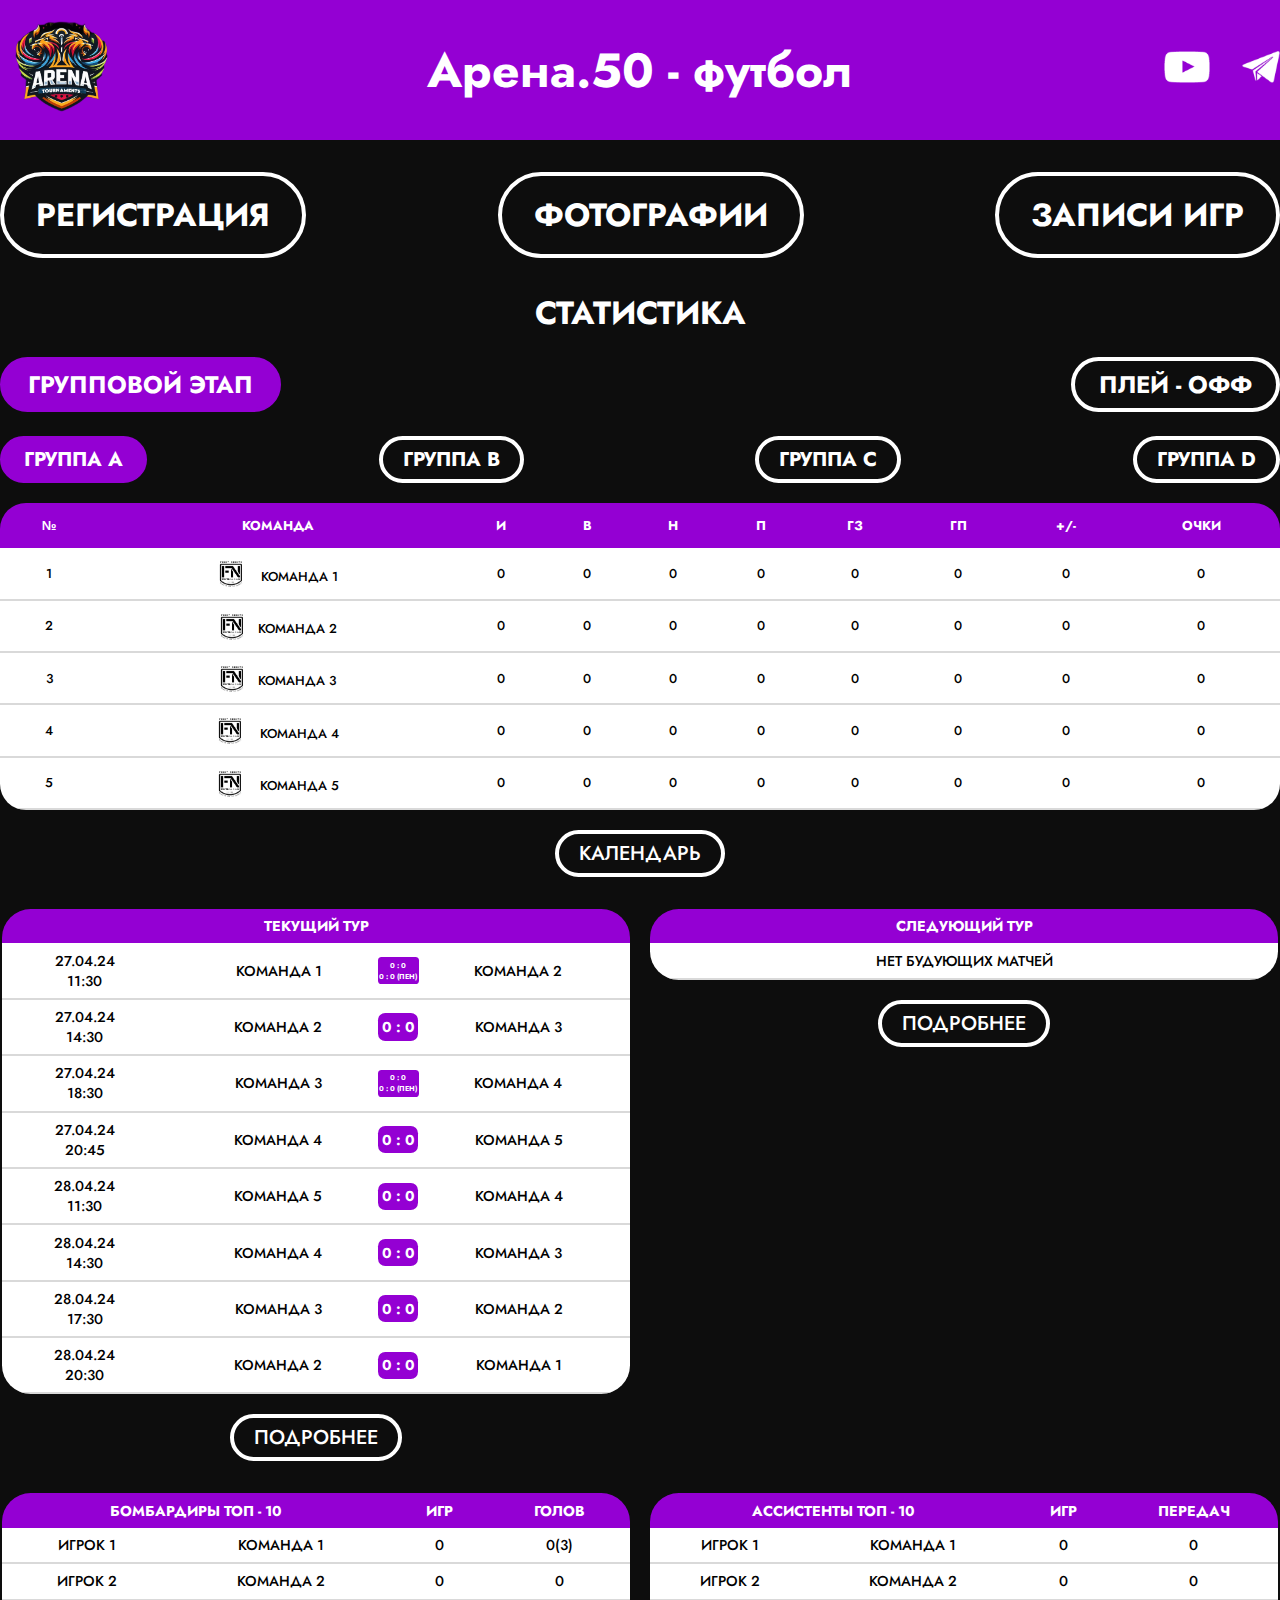
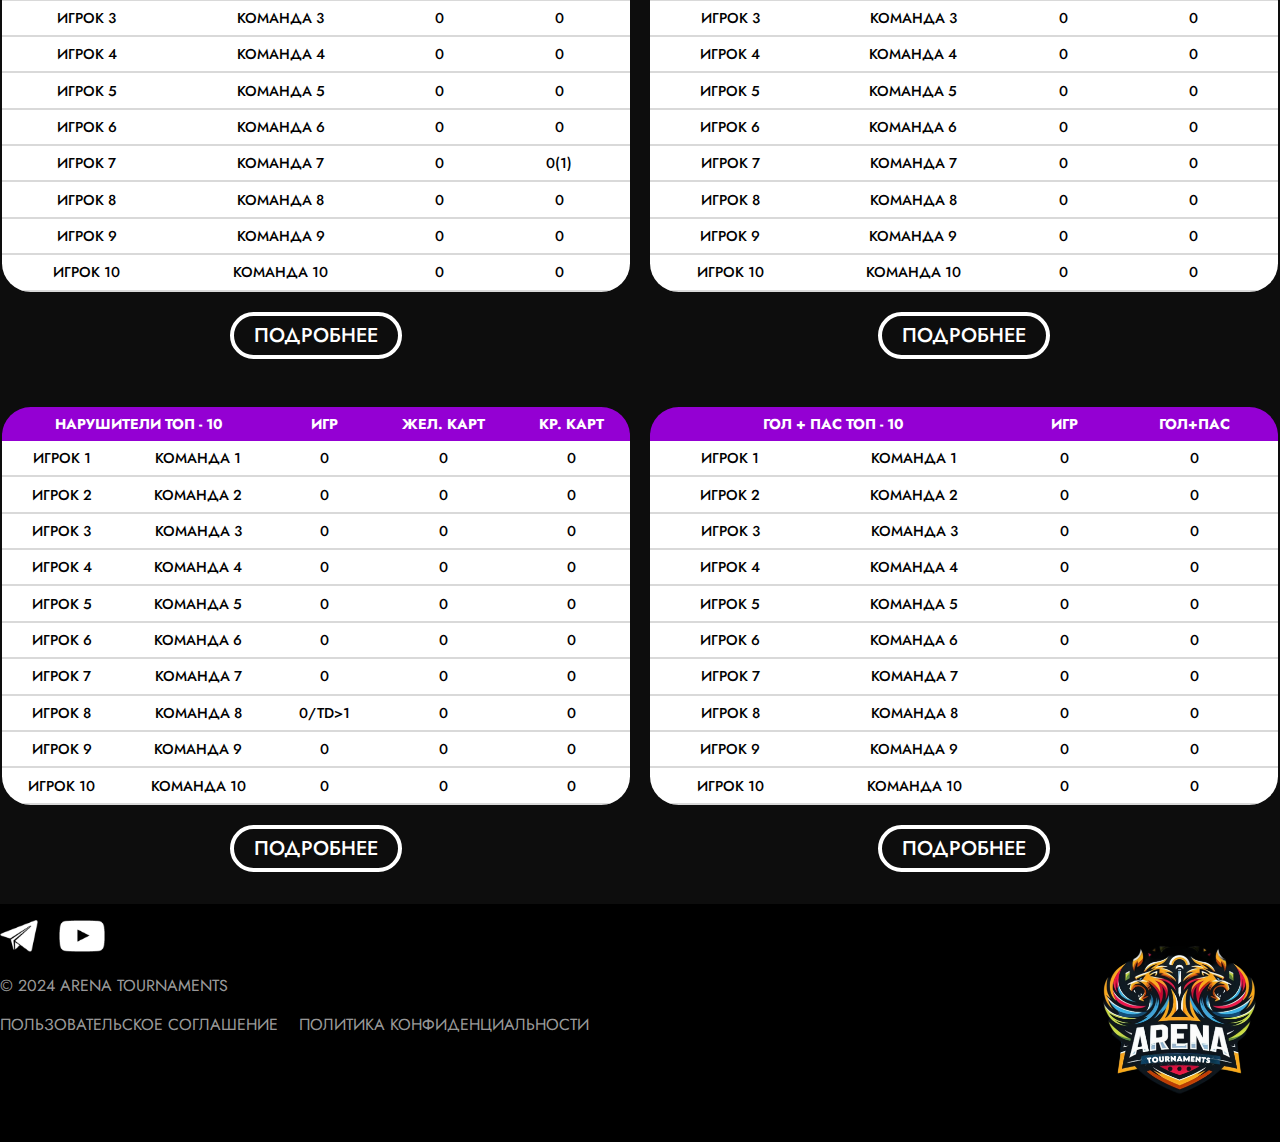
==== commit 0210c49b: "Update index.html" ====
--- a/index.html
+++ b/index.html
@@ -109,69 +109,69 @@
               <td>
                 <a href="./Team1/team1.html"><img src="images/108185092164d7a2ac3b2ae_3.png" alt=""> Команда 1</a>
               </td>
-              <td>2</td>
-              <td>2</td>
-              <td>0</td>
-              <td>0</td>
-              <td>0</td>
-              <td>0</td>
-              <td>0</td>
-              <td>4</td>
+              <td>0</td>
+              <td>0</td>
+              <td>0</td>
+              <td>0</td>
+              <td>0</td>
+              <td>0</td>
+              <td>0</td>
+              <td>0</td>
             </tr>
             <tr class="js-app-champ-group js-app-champ-group-1">
               <td>2</td>
               <td>
                 <a href="/mliga/teams/17/"><img src="images/108185092164d7a2ac3b2ae_3.png" alt="">Команда 2</a>
               </td>
-              <td>1</td>
-              <td>1</td>
-              <td>0</td>
-              <td>0</td>
-              <td>2</td>
-              <td>1</td>
-              <td>1</td>
-              <td>3</td>
+              <td>0</td>
+              <td>0</td>
+              <td>0</td>
+              <td>0</td>
+              <td>0</td>
+              <td>0</td>
+              <td>0</td>
+              <td>0</td>
             </tr>
             <tr class="js-app-champ-group js-app-champ-group-1">
               <td>3</td>
               <td>
                 <a href="/mliga/teams/51/"><img src="images/108185092164d7a2ac3b2ae_3.png" alt="">Команда 3</a>
               </td>
-              <td>1</td>
-              <td>0</td>
-              <td>1</td>
-              <td>0</td>
-              <td>0</td>
-              <td>0</td>
-              <td>0</td>
-              <td>1</td>
+              <td>0</td>
+              <td>0</td>
+              <td>0</td>
+              <td>0</td>
+              <td>0</td>
+              <td>0</td>
+              <td>0</td>
+              <td>0</td>
             </tr>
             <tr class="js-app-champ-group js-app-champ-group-1">
               <td>4</td>
               <td>
                 <a href="/mliga/teams/29/"><img src="images/108185092164d7a2ac3b2ae_3.png" alt=""> Команда 4</a>
               </td>
-              <td>1</td>
-              <td>0</td>
-              <td>1</td>
-              <td>0</td>
-              <td>0</td>
-              <td>0</td>
-              <td>0</td>
-              <td>1</td>
+              <td>0</td>
+              <td>0</td>
+              <td>0</td>
+              <td>0</td>
+              <td>0</td>
+              <td>0</td>
+              <td>0</td>
+              <td>0</td>
             </tr>
             <tr class="js-app-champ-group js-app-champ-group-1">
               <td>5</td>
               <td>
                 <a href="/mliga/teams/2/"><img src="images/108185092164d7a2ac3b2ae_3.png" alt=""> Команда 5</a>
               </td>
-              <td>1</td>
-              <td>0</td>
-              <td>0</td>
-              <td>1</td>
-              <td>1</td>
-              <td>2</td>
-              <td>-1</td>
+              <td>0</td>
+              <td>0</td>
+              <td>0</td>
+              <td>0</td>
+              <td>0</td>
+              <td>0</td>
+              <td>0</td>
               <td>0</td>
             </tr>
             <tr class="js-app-champ-group js-app-champ-group-2" style="display: none">
@@ -179,69 +179,69 @@
               <td>
                 <a href="/mliga/teams/8/"><img src="images/108185092164d7a2ac3b2ae_3.png" alt="">Команда 6</a>
               </td>
-              <td>2</td>
-              <td>2</td>
-              <td>0</td>
-              <td>0</td>
-              <td>6</td>
-              <td>0</td>
-              <td>6</td>
-              <td>6</td>
+              <td>0</td>
+              <td>0</td>
+              <td>0</td>
+              <td>0</td>
+              <td>0</td>
+              <td>0</td>
+              <td>0</td>
+              <td>0</td>
             </tr>
             <tr class="js-app-champ-group js-app-champ-group-2" style="display: none">
               <td>2</td>
               <td>
                 <a href="/mliga/teams/15/"><img src="images/108185092164d7a2ac3b2ae_3.png" alt="">Команда 7</a>
               </td>
-              <td>2</td>
-              <td>1</td>
-              <td>0</td>
-              <td>1</td>
-              <td>2</td>
-              <td>4</td>
-              <td>-2</td>
-              <td>3</td>
+              <td>0</td>
+              <td>0</td>
+              <td>0</td>
+              <td>0</td>
+              <td>0</td>
+              <td>0</td>
+              <td>0</td>
+              <td>0</td>
             </tr>
             <tr class="js-app-champ-group js-app-champ-group-2" style="display: none">
               <td>3</td>
               <td>
                 <a href="/mliga/teams/30/"><img src="images/108185092164d7a2ac3b2ae_3.png" alt="">Команда 8</a>
               </td>
-              <td>2</td>
-              <td>1</td>
-              <td>0</td>
-              <td>1</td>
-              <td>3</td>
-              <td>4</td>
-              <td>-1</td>
-              <td>2</td>
+              <td>0</td>
+              <td>0</td>
+              <td>0</td>
+              <td>0</td>
+              <td>0</td>
+              <td>0</td>
+              <td>0</td>
+              <td>0</td>
             </tr>
             <tr class="js-app-champ-group js-app-champ-group-2" style="display: none">
               <td>4</td>
               <td>
                 <a href="/mliga/teams/10/"><img src="images/108185092164d7a2ac3b2ae_3.png" alt="">Команда 9</a>
               </td>
-              <td>1</td>
-              <td>0</td>
-              <td>1</td>
-              <td>0</td>
-              <td>2</td>
-              <td>2</td>
-              <td>0</td>
-              <td>1</td>
+              <td>0</td>
+              <td>0</td>
+              <td>0</td>
+              <td>0</td>
+              <td>0</td>
+              <td>0</td>
+              <td>0</td>
+              <td>0</td>
             </tr>
             <tr class="js-app-champ-group js-app-champ-group-2" style="display: none">
               <td>5</td>
               <td>
                 <a href="/mliga/teams/48/"><img src="images/108185092164d7a2ac3b2ae_3.png" alt="">Команда 10</a>
               </td>
-              <td>1</td>
-              <td>0</td>
-              <td>0</td>
-              <td>1</td>
-              <td>0</td>
-              <td>3</td>
-              <td>-3</td>
+              <td>0</td>
+              <td>0</td>
+              <td>0</td>
+              <td>0</td>
+              <td>0</td>
+              <td>0</td>
+              <td>0</td>
               <td>0</td>
             </tr>
             <tr class="js-app-champ-group js-app-champ-group-3" style="display: none">
@@ -249,42 +249,42 @@
               <td>
                 <a href="/mliga/teams/34/"><img src="images/108185092164d7a2ac3b2ae_3.png" alt="">Команда 11</a>
               </td>
-              <td>1</td>
-              <td>1</td>
-              <td>0</td>
-              <td>0</td>
-              <td>1</td>
-              <td>0</td>
-              <td>1</td>
-              <td>3</td>
+              <td>0</td>
+              <td>0</td>
+              <td>0</td>
+              <td>0</td>
+              <td>0</td>
+              <td>0</td>
+              <td>0</td>
+              <td>0</td>
             </tr>
             <tr class="js-app-champ-group js-app-champ-group-3" style="display: none">
               <td>2</td>
               <td>
                 <a href="/mliga/teams/3/"><img src="images/108185092164d7a2ac3b2ae_3.png" alt="">Команда 12</a>
               </td>
-              <td>1</td>
-              <td>1</td>
-              <td>0</td>
-              <td>0</td>
-              <td>1</td>
-              <td>1</td>
-              <td>0</td>
-              <td>2</td>
+              <td>0</td>
+              <td>0</td>
+              <td>0</td>
+              <td>0</td>
+              <td>0</td>
+              <td>0</td>
+              <td>0</td>
+              <td>0</td>
             </tr>
             <tr class="js-app-champ-group js-app-champ-group-3" style="display: none">
               <td>3</td>
               <td>
                 <a href="/mliga/teams/32/"><img src="images/108185092164d7a2ac3b2ae_3.png" alt="">Команда 13</a>
               </td>
-              <td>1</td>
-              <td>0</td>
-              <td>1</td>
-              <td>0</td>
-              <td>1</td>
-              <td>1</td>
-              <td>0</td>
-              <td>1</td>
+              <td>0</td>
+              <td>0</td>
+              <td>0</td>
+              <td>0</td>
+              <td>0</td>
+              <td>0</td>
+              <td>0</td>
+              <td>0</td>
             </tr>
             <tr class="js-app-champ-group js-app-champ-group-3" style="display: none">
               <td>4</td>
@@ -305,13 +305,13 @@
               <td>
                 <a href="/mliga/teams/28/"><img src="images/108185092164d7a2ac3b2ae_3.png" alt="">Команда 15</a>
               </td>
-              <td>1</td>
-              <td>0</td>
-              <td>0</td>
-              <td>1</td>
-              <td>0</td>
-              <td>1</td>
-              <td>-1</td>
+              <td>0</td>
+              <td>0</td>
+              <td>0</td>
+              <td>0</td>
+              <td>0</td>
+              <td>0</td>
+              <td>0</td>
               <td>0</td>
             </tr>
             <tr class="js-app-champ-group js-app-champ-group-4" style="display: none">
@@ -319,56 +319,56 @@
               <td>
                 <a href="/mliga/teams/9/"><img src="images/108185092164d7a2ac3b2ae_3.png" alt="">Команда 16</a>
               </td>
-              <td>1</td>
-              <td>1</td>
-              <td>0</td>
-              <td>0</td>
-              <td>3</td>
-              <td>0</td>
-              <td>3</td>
-              <td>3</td>
+              <td>0</td>
+              <td>0</td>
+              <td>0</td>
+              <td>0</td>
+              <td>0</td>
+              <td>0</td>
+              <td>0</td>
+              <td>0</td>
             </tr>
             <tr class="js-app-champ-group js-app-champ-group-4" style="display: none">
               <td>2</td>
               <td>
                 <a href="/mliga/teams/11/"><img src="images/108185092164d7a2ac3b2ae_3.png" alt="">Команда 17</a>
               </td>
-              <td>1</td>
-              <td>1</td>
-              <td>0</td>
-              <td>0</td>
-              <td>2</td>
-              <td>0</td>
-              <td>2</td>
-              <td>3</td>
+              <td>0</td>
+              <td>0</td>
+              <td>0</td>
+              <td>0</td>
+              <td>0</td>
+              <td>0</td>
+              <td>0</td>
+              <td>0</td>
             </tr>
             <tr class="js-app-champ-group js-app-champ-group-4" style="display: none">
               <td>3</td>
               <td>
                 <a href="/mliga/teams/12/"><img src="images/108185092164d7a2ac3b2ae_3.png" alt="">Команда 17</a>
               </td>
-              <td>2</td>
-              <td>1</td>
-              <td>0</td>
-              <td>1</td>
-              <td>2</td>
-              <td>4</td>
-              <td>-2</td>
-              <td>2</td>
+              <td>0</td>
+              <td>0</td>
+              <td>0</td>
+              <td>0</td>
+              <td>0</td>
+              <td>0</td>
+              <td>0</td>
+              <td>0</td>
             </tr>
             <tr class="js-app-champ-group js-app-champ-group-4" style="display: none">
               <td>4</td>
               <td>
                 <a href="/mliga/teams/16/"><img src="images/108185092164d7a2ac3b2ae_3.png" alt="">Команда 18</a>
               </td>
-              <td>2</td>
-              <td>0</td>
-              <td>1</td>
-              <td>1</td>
-              <td>2</td>
-              <td>5</td>
-              <td>-3</td>
-              <td>1</td>
+              <td>0</td>
+              <td>0</td>
+              <td>0</td>
+              <td>0</td>
+              <td>0</td>
+              <td>0</td>
+              <td>0</td>
+              <td>0</td>
             </tr>
             <tr class="js-app-champ-group js-app-champ-group-4" style="display: none">
               <td>5</td>
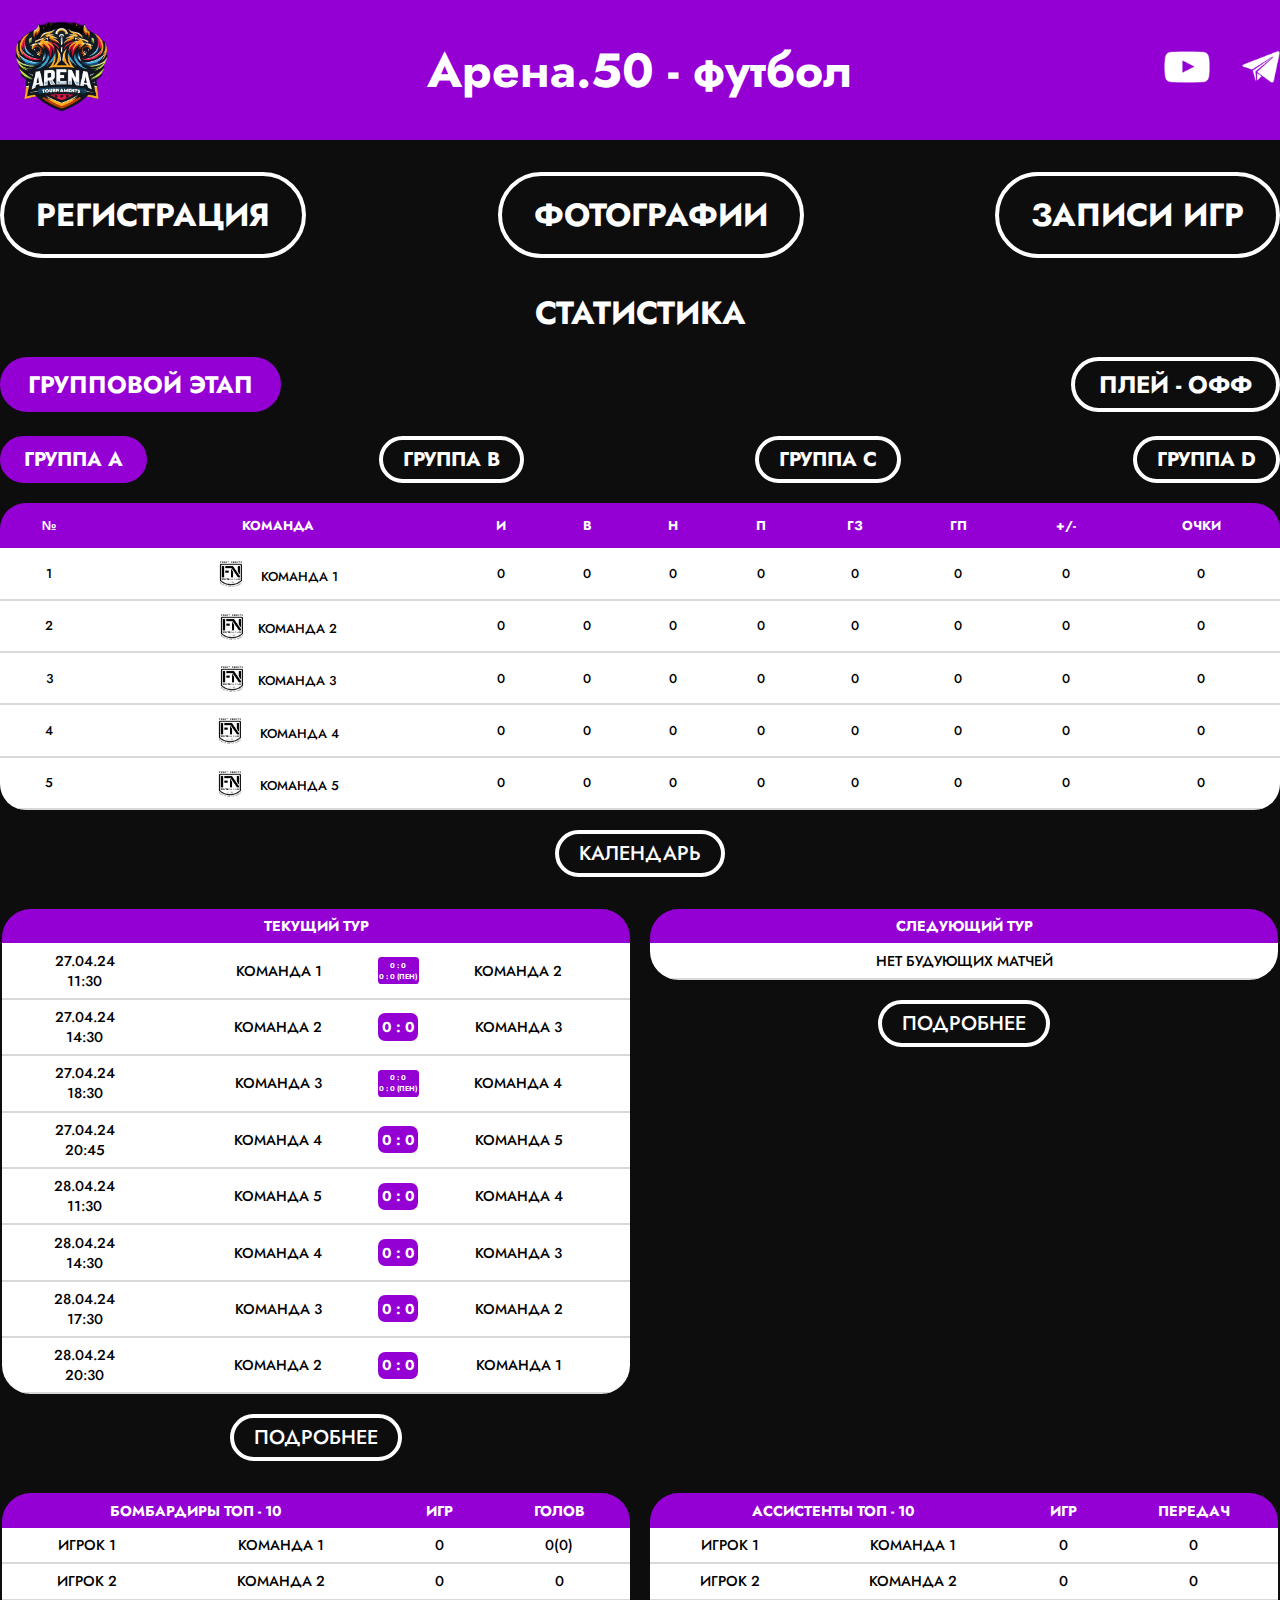
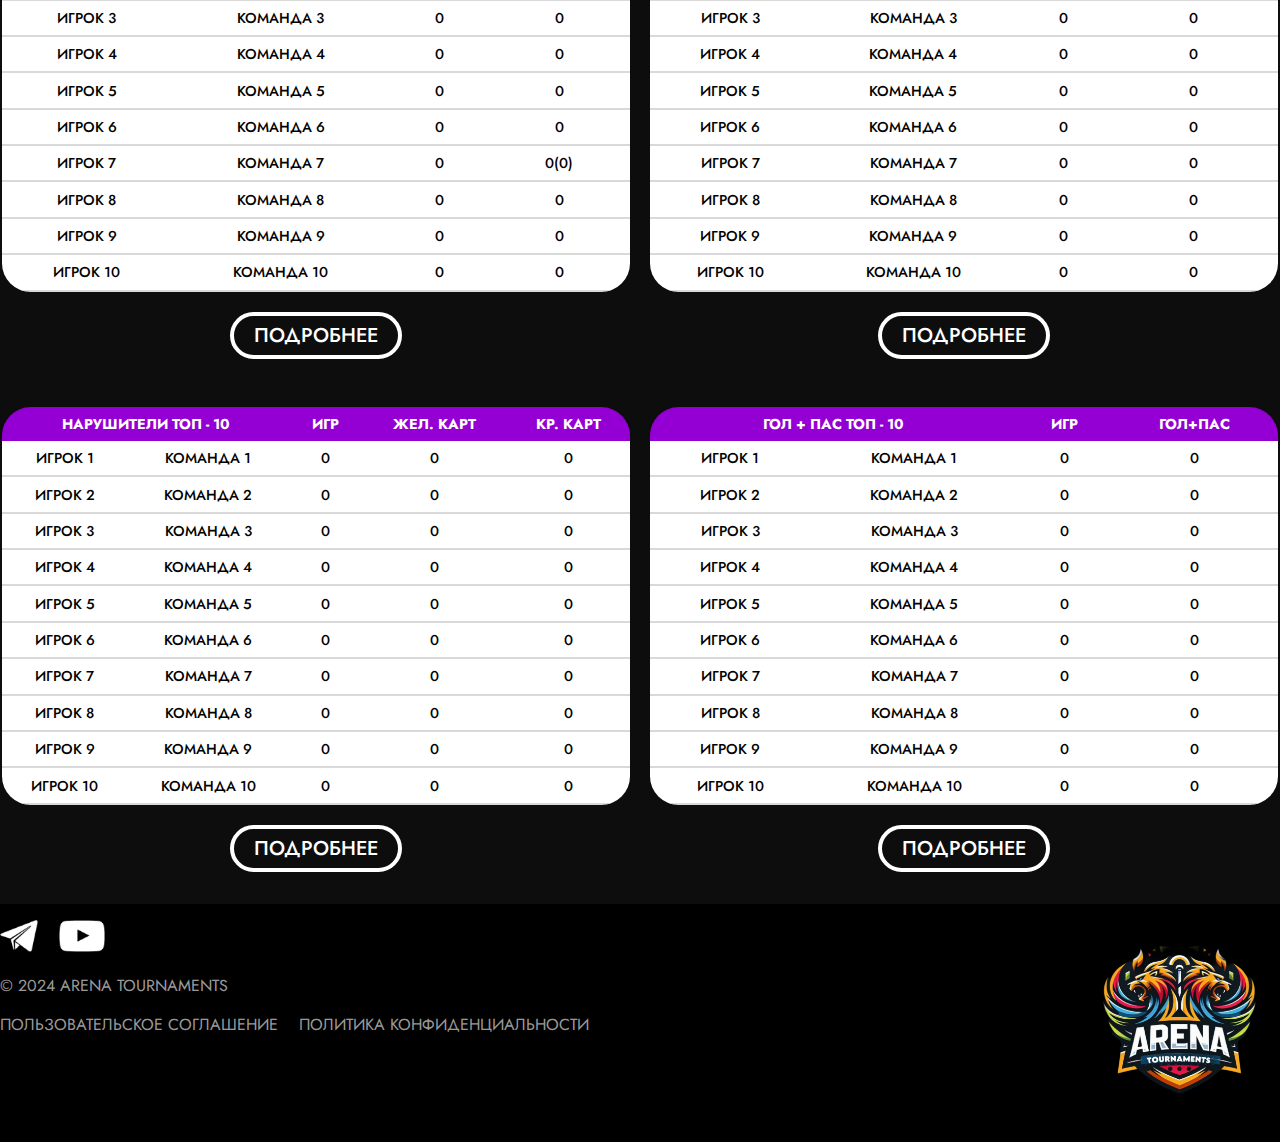
==== commit d995a4d5: "Update index.html" ====
--- a/index.html
+++ b/index.html
@@ -459,7 +459,7 @@
           <td><a href="/mliga/players/18/">Игрок 1</a></td>
           <td><a href="/mliga/teams/8/">Команда 1</a></td>
           <td>0</td>
-          <td>0<span title="3 Ñ Ð¿ÐµÐ½Ð°Ð»ÑŒÑ‚Ð¸">(3)</span></td>
+          <td>0<span>(0)</span></td>
         </tr>
         <tr>
           <td><a href="/mliga/players/3590/">Игрок 2</a></td>
@@ -495,7 +495,7 @@
           <td><a href="/mliga/players/1019/">Игрок 7</a></td>
           <td><a href="/mliga/teams/16/">Команда 7</a></td>
           <td>0</td>
-          <td>0<span title="1 Ñ Ð¿ÐµÐ½Ð°Ð»ÑŒÑ‚Ð¸">(1)</span></td>
+          <td>0<span>(0)</span></td>
         </tr>
         <tr>
           <td><a href="/mliga/players/325/">Игрок 8</a></td>
@@ -653,7 +653,7 @@
           <tr>
             <td><a href="/mliga/players/2794/">Игрок 8</a></td>
             <td><a href="/mliga/teams/46/">Команда 8</a></td>
-            <td>0/td>1</td>
+            <td>0</td>
             <td>0</td>
             <td>0</td>
           </tr>
